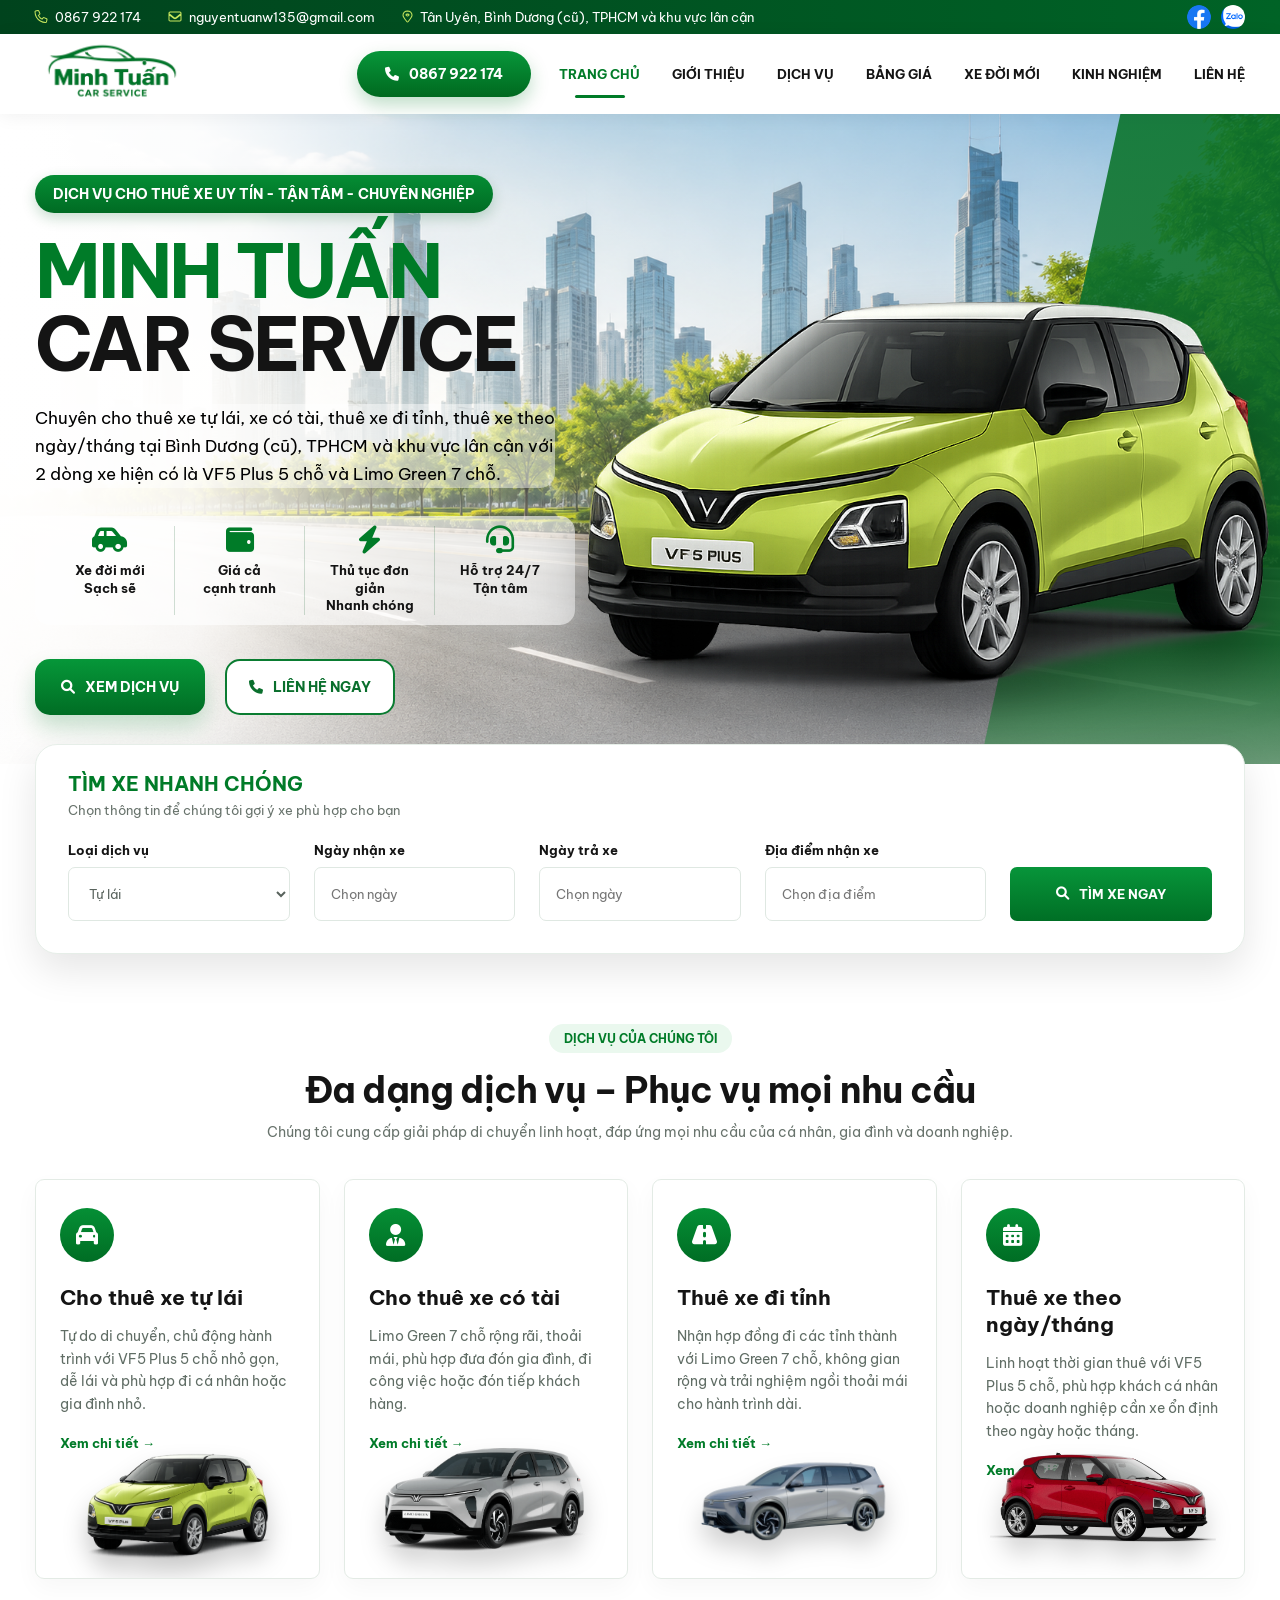
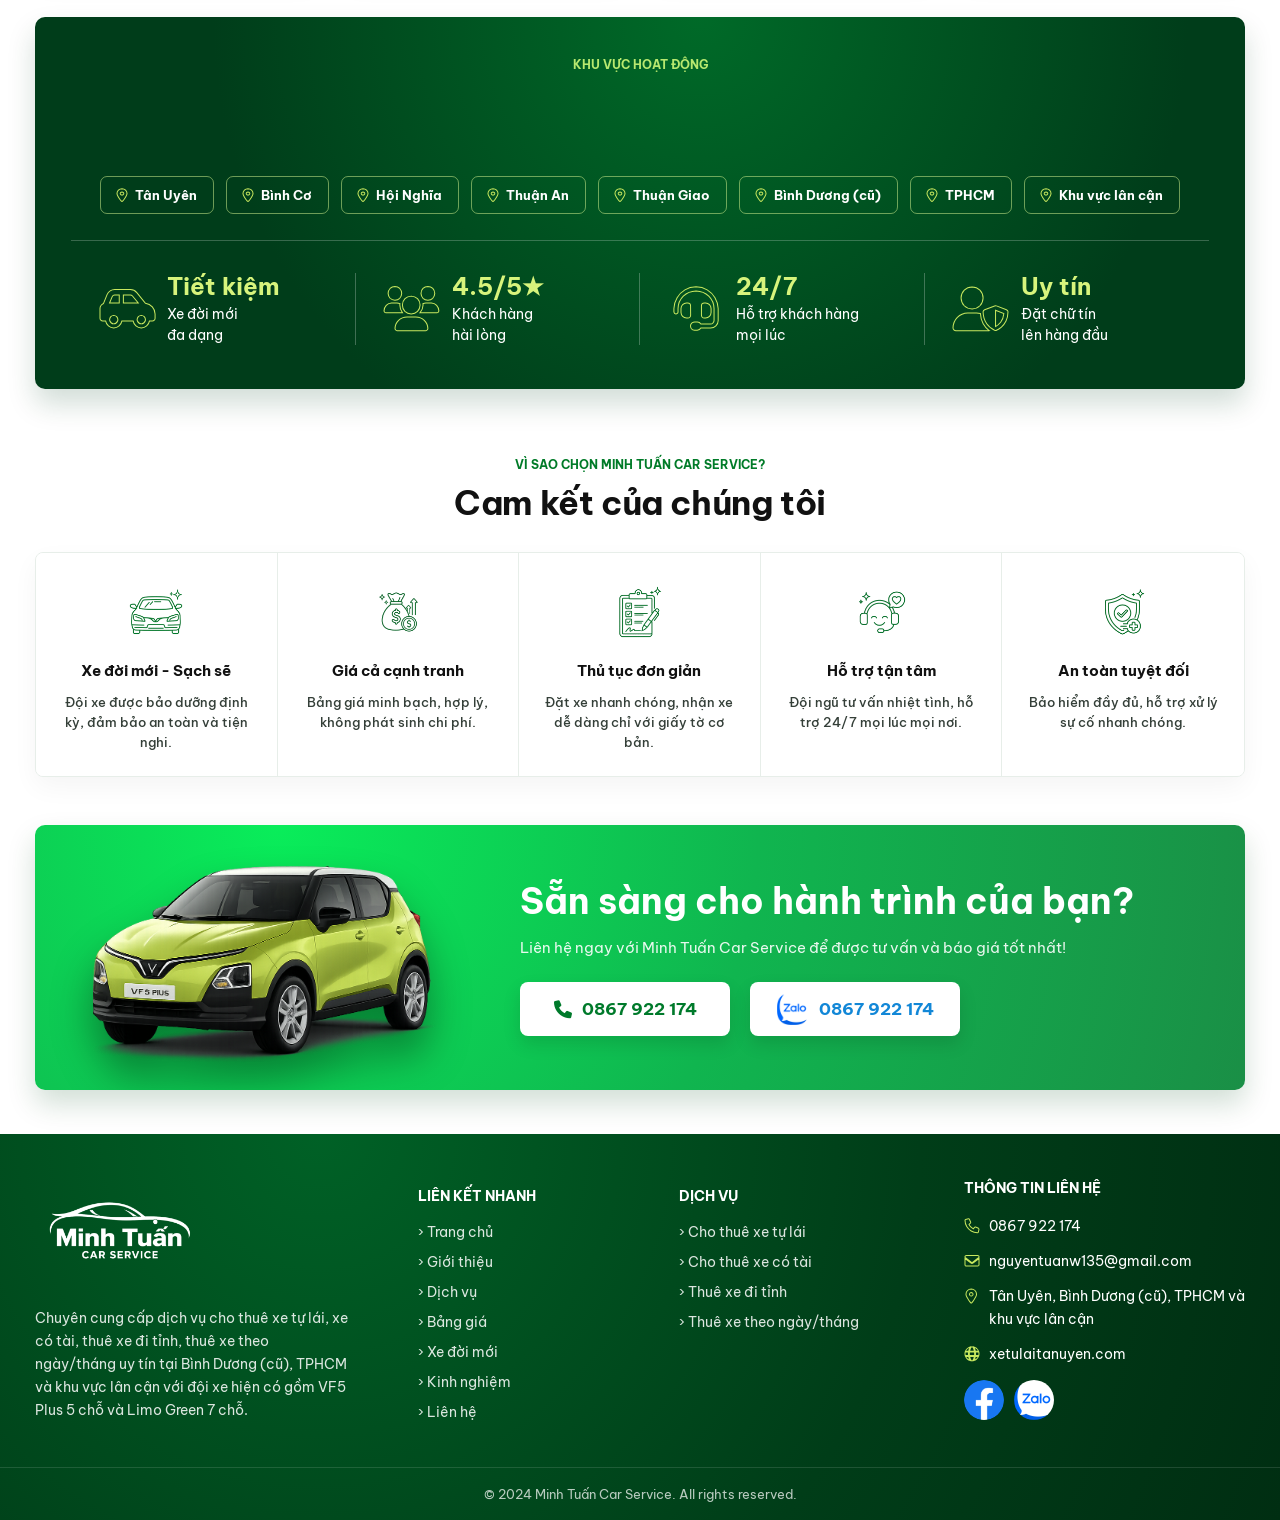
==== index.html @ 4a2f52fa "Add mobile bottom nav and refine hero spacing" ====
﻿<!DOCTYPE html>
<html lang="vi">
<head>
  <meta charset="UTF-8" />
  <meta name="viewport" content="width=device-width, initial-scale=1.0" />
  <title>Minh Tuấn Car Service - Cho thuê xe tự lái tại Tân Uyên</title>
  <meta name="description" content="Minh Tuấn Car Service chuyên cho thuê xe tự lái, xe có tài, thuê xe đi tỉnh, thuê xe theo ngày/tháng tại Tân Uyên, Bình Dương (cũ), TPHCM với đội xe thực tế gồm VF5 Plus 5 chỗ và Limo Green 7 chỗ." />
  <link rel="preconnect" href="https://fonts.googleapis.com">
  <link rel="preconnect" href="https://fonts.gstatic.com" crossorigin>
  <link href="https://fonts.googleapis.com/css2?family=Be+Vietnam+Pro:wght@400;500;600;700;800;900&display=swap" rel="stylesheet">
  <link rel="stylesheet" href="./style.css?v=scroll-reveal-12" />
  <link rel="stylesheet" href="https://cdnjs.cloudflare.com/ajax/libs/font-awesome/6.0.0/css/all.min.css" />
  <link rel="icon" href="./assets/fav.png" type="image/x-icon">
  <script src="./site.js?v=scroll-reveal-12" defer></script>
</head>
<body>
  <div class="topbar">
    <div class="container topbar-inner">
      <div class="top-left">
        <span class="contact-item"><i class="fa-solid fa-phone"></i><span>0867 922 174</span></span>
        <span class="contact-item"><i class="fa-solid fa-envelope"></i><span>nguyentuanw135@gmail.com</span></span>
        <span class="contact-item"><i class="fa-solid fa-location-dot"></i><span>Tân Uyên, Bình Dương (cũ), TPHCM và khu vực lân cận</span></span>
      </div>
      <div class="socials">
        <a href="https://www.facebook.com/" target="_blank" rel="noopener noreferrer" aria-label="Facebook">
          <img src="assets/icon_fb.png" alt="Facebook">
        </a>
        <a href="https://zalo.me/0867922174" target="_blank" rel="noopener noreferrer" aria-label="Zalo">
          <img src="assets/Icon_of_Zalo.png" alt="Zalo">
        </a>
      </div>
    </div>
  </div>

  <header class="header">
    <div class="container nav-wrap">
      <a href="#" class="logo-link">
        <img src="./assets/logo.png" alt="Minh Tuấn Car Service" class="logo">
      </a>
      <div class="header-actions">
        <a class="phone-btn" href="tel:0867922174"><i class="fa-solid fa-phone"></i><span>0867 922 174</span></a>
        <button class="menu-toggle" type="button" aria-expanded="false" aria-controls="primary-nav" aria-label="Mở menu điều hướng">
          <span></span>
          <span></span>
          <span></span>
        </button>
      </div>
      <nav class="nav" id="primary-nav" aria-label="Điều hướng chính">
        <a class="active" href="#top">TRANG CHỦ</a>
        <a href="gioi-thieu.html">GIỚI THIỆU</a>
        <a href="#services">DỊCH VỤ</a>
        <a href="#price">BẢNG GIÁ</a>
        <a href="#cars">XE ĐỜI MỚI</a>
        <a href="#blog">KINH NGHIỆM</a>
        <a href="#contact">LIÊN HỆ</a>
      </nav>
    </div>
  </header>

  <main>
    <section class="hero" id="top">
      <div class="hero-bg"></div>
      <div class="hero-angle"></div>
      <div class="container hero-inner">
        <div class="hero-content">
          <div class="pill">DỊCH VỤ CHO THUÊ XE UY TÍN - TẬN TÂM - CHUYÊN NGHIỆP</div>
          <h1><span>MINH TUẤN</span> CAR SERVICE</h1>
          <p class="hero-desc">Chuyên cho thuê xe tự lái, xe có tài, thuê xe đi tỉnh, thuê xe theo ngày/tháng tại Bình Dương (cũ), TPHCM và khu vực lân cận với 2 dòng xe hiện có là VF5 Plus 5 chỗ và Limo Green 7 chỗ.</p>

          <div class="features">
            <div class="feature-item">
              <div class="feature-icon"><i class="fa-solid fa-car-side"></i></div>
              <b>Xe đời mới</b>
              <span>Sạch sẽ</span>
            </div>
            <div class="feature-item">
              <div class="feature-icon"><i class="fa-solid fa-wallet"></i></div>
              <b>Giá cả</b>
              <span>cạnh tranh</span>
            </div>
            <div class="feature-item">
              <div class="feature-icon"><i class="fa-solid fa-bolt"></i></div>
              <b>Thủ tục đơn giản</b>
              <span>Nhanh chóng</span>
            </div>
            <div class="feature-item">
              <div class="feature-icon"><i class="fa-solid fa-headset"></i></div>
              <b>Hỗ trợ 24/7</b>
              <span>Tận tâm</span>
            </div>
          </div>

          <div class="hero-actions">
            <a class="btn primary" href="#services"><i class="fa-solid fa-magnifying-glass"></i><span>XEM DỊCH VỤ</span></a>
            <a class="btn outline" href="tel:0867922174"><i class="fa-solid fa-phone"></i><span>LIÊN HỆ NGAY</span></a>
          </div>
        </div>

        <div class="hero-car-wrap">
          <img src="./assets/vf5-plus.png" alt="VinFast VF5 Plus 5 chỗ" class="hero-car">
        </div>
      </div>
    </section>

    <section class="search-section">
      <div class="container">
        <form class="search-box">
          <div class="search-heading">
            <h2>TÌM XE NHANH CHÓNG</h2>
            <p>Chọn thông tin để chúng tôi gợi ý xe phù hợp cho bạn</p>
          </div>
          <div class="search-grid">
            <label>
              <span>Loại dịch vụ</span>
              <select>
                <option>Tự lái</option>
                <option>Có tài</option>
                <option>Đi tỉnh</option>
                <option>Theo ngày/tháng</option>
              </select>
            </label>
            <label>
              <span>Ngày nhận xe</span>
              <input type="text" placeholder="Chọn ngày" onfocus="this.type='date'">
            </label>
            <label>
              <span>Ngày trả xe</span>
              <input type="text" placeholder="Chọn ngày" onfocus="this.type='date'">
            </label>
            <label>
              <span>Địa điểm nhận xe</span>
              <input type="text" placeholder="Chọn địa điểm">
            </label>
            <button type="submit"><i class="fa-solid fa-magnifying-glass"></i><span>TÌM XE NGAY</span></button>
          </div>
        </form>
      </div>
    </section>

    <section class="services" id="services">
      <div class="container">
        <div class="section-title">
          <span>DỊCH VỤ CỦA CHÚNG TÔI</span>
          <h2>Đa dạng dịch vụ – Phục vụ mọi nhu cầu</h2>
          <p>Chúng tôi cung cấp giải pháp di chuyển linh hoạt, đáp ứng mọi nhu cầu của cá nhân, gia đình và doanh nghiệp.</p>
        </div>

        <div class="service-grid">
          <article class="service-card card-vf5">
            <div class="circle-icon"><i class="fa-solid fa-car"></i></div>
            <h3>Cho thuê xe tự lái</h3>
            <p>Tự do di chuyển, chủ động hành trình với VF5 Plus 5 chỗ nhỏ gọn, dễ lái và phù hợp đi cá nhân hoặc gia đình nhỏ.</p>
            <a href="#">Xem chi tiết →</a>
            <img src="./assets/vf5-plus.png" alt="Cho thuê xe tự lái VF5 Plus 5 chỗ">
          </article>
          <article class="service-card card-limo">
            <div class="circle-icon"><i class="fa-solid fa-user-tie"></i></div>
            <h3>Cho thuê xe có tài</h3>
            <p>Limo Green 7 chỗ rộng rãi, thoải mái, phù hợp đưa đón gia đình, đi công việc hoặc đón tiếp khách hàng.</p>
            <a href="#">Xem chi tiết →</a>
            <img src="./assets/limo-green-7c-xam.png" alt="Cho thuê xe có tài Limo Green 7 chỗ">
          </article>
          <article class="service-card card-limo">
            <div class="circle-icon"><i class="fa-solid fa-road"></i></div>
            <h3>Thuê xe đi tỉnh</h3>
            <p>Nhận hợp đồng đi các tỉnh thành với Limo Green 7 chỗ, không gian rộng và trải nghiệm ngồi thoải mái cho hành trình dài.</p>
            <a href="#">Xem chi tiết →</a>
            <img src="./assets/limo-green-7c-xam2.png" alt="Thuê xe đi tỉnh Limo Green 7 chỗ">
          </article>
          <article class="service-card card-vf5-red">
            <div class="circle-icon"><i class="fa-solid fa-calendar-days"></i></div>
            <h3>Thuê xe theo ngày/tháng</h3>
            <p>Linh hoạt thời gian thuê với VF5 Plus 5 chỗ, phù hợp khách cá nhân hoặc doanh nghiệp cần xe ổn định theo ngày hoặc tháng.</p>
            <a href="#">Xem chi tiết →</a>
            <img src="./assets/vf5-plus-red.png" alt="Thuê xe theo ngày tháng VF5 Plus 5 chỗ">
          </article>
        </div>
      </div>
    </section>

    <section class="area">
      <div class="container">
        <div class="area-box" id="price">
          <span>KHU VỰC HOẠT ĐỘNG</span>
          <h2>Phục vụ tại Tân Uyên và các khu vực lân cận</h2>
          <p>Chúng tôi hỗ trợ giao nhận xe tận nơi tại các khu vực sau:</p>

          <div class="chips">
            <b><i class="fa-solid fa-location-dot"></i><span>Tân Uyên</span></b>
            <b><i class="fa-solid fa-location-dot"></i><span>Bình Cơ</span></b>
            <b><i class="fa-solid fa-location-dot"></i><span>Hội Nghĩa</span></b>
            <b><i class="fa-solid fa-location-dot"></i><span>Thuận An</span></b>
            <b><i class="fa-solid fa-location-dot"></i><span>Thuận Giao</span></b>
            <b><i class="fa-solid fa-location-dot"></i><span>Bình Dương (cũ)</span></b>
            <b><i class="fa-solid fa-location-dot"></i><span>TPHCM</span></b>
            <b><i class="fa-solid fa-location-dot"></i><span>Khu vực lân cận</span></b>
          </div>

          <div class="stats">
            <div>
              <i class="fa-solid fa-car-side"></i>
              <strong>Tiết kiệm</strong>
              <p>Xe đời mới<br>đa dạng</p>
            </div>
            <div>
              <i class="fa-solid fa-users"></i>
              <strong>4.5/5★</strong>
              <p>Khách hàng<br>hài lòng</p>
            </div>
            <div>
              <i class="fa-solid fa-headset"></i>
              <strong>24/7</strong>
              <p>Hỗ trợ khách hàng<br>mọi lúc</p>
            </div>
            <div>
              <i class="fa-solid fa-user-shield"></i>
              <strong>Uy tín</strong>
              <p>Đặt chữ tín<br>lên hàng đầu</p>
            </div>
          </div>
        </div>
      </div>
    </section>

    <section class="commit">
      <div class="container">
        <div class="section-title">
          <span>VÌ SAO CHỌN MINH TUẤN CAR SERVICE?</span>
          <h2>Cam kết của chúng tôi</h2>
        </div>

        <div class="commit-grid" id="cars">
          <article>
            <div class="commit-icon">
              <img src="./assets/xe.png" alt="Xe đời mới - Sạch sẽ">
            </div>
            <h3>Xe đời mới - Sạch sẽ</h3>
            <p>Đội xe được bảo dưỡng định kỳ, đảm bảo an toàn và tiện nghi.</p>
          </article>
          <article>
            <div class="commit-icon">
              <img src="./assets/gia_ca_canh_tranh.png" alt="Giá cả cạnh tranh">
            </div>
            <h3>Giá cả cạnh tranh</h3>
            <p>Bảng giá minh bạch, hợp lý, không phát sinh chi phí.</p>
          </article>
          <article>
            <div class="commit-icon">
              <img src="./assets/thu_tuc_don_gian.png" alt="Thủ tục đơn giản">
            </div>
            <h3>Thủ tục đơn giản</h3>
            <p>Đặt xe nhanh chóng, nhận xe dễ dàng chỉ với giấy tờ cơ bản.</p>
          </article>
          <article>
            <div class="commit-icon">
              <img src="./assets/ho_tro_tan_tam.png" alt="Hỗ trợ tận tâm">
            </div>
            <h3>Hỗ trợ tận tâm</h3>
            <p>Đội ngũ tư vấn nhiệt tình, hỗ trợ 24/7 mọi lúc mọi nơi.</p>
          </article>
          <article>
            <div class="commit-icon">
              <img src="./assets/an_toan.png" alt="An toàn tuyệt đối">
            </div>
            <h3>An toàn tuyệt đối</h3>
            <p>Bảo hiểm đầy đủ, hỗ trợ xử lý sự cố nhanh chóng.</p>
          </article>
        </div>
      </div>
    </section>

    <section class="cta" id="contact">
      <div class="container">
        <div class="cta-box">
          <img src="./assets/vf5-plus.png" alt="VF5 Plus">
          <div class="cta-copy">
            <h2>Sẵn sàng cho hành trình của bạn?</h2>
            <p>Liên hệ ngay với Minh Tuấn Car Service để được tư vấn và báo giá tốt nhất!</p>
            <div class="cta-actions">
              <a href="tel:0867922174"><i class="fa-solid fa-phone"></i> <span>0867 922 174</span></a>
              <a href="https://zalo.me/0867922174" target="_blank" rel="noopener noreferrer"><img src="assets/Icon_of_Zalo.png" alt="Zalo"><span>0867 922 174</span></a>
            </div>
          </div>
        </div>
      </div>
    </section>
  </main>

  <footer class="footer">
    <div class="container footer-grid" id="blog">
      <div class="footer-brand">
        <img src="./assets/logo.png" alt="Minh Tuấn Car Service">
        <p>Chuyên cung cấp dịch vụ cho thuê xe tự lái, xe có tài, thuê xe đi tỉnh, thuê xe theo ngày/tháng uy tín tại Bình Dương (cũ), TPHCM và khu vực lân cận với đội xe hiện có gồm VF5 Plus 5 chỗ và Limo Green 7 chỗ.</p>
      </div>
      <div>
        <h4>LIÊN KẾT NHANH</h4>
        <a href="#">› Trang chủ</a>
        <a href="#">› Giới thiệu</a>
        <a href="#">› Dịch vụ</a>
        <a href="#">› Bảng giá</a>
        <a href="#">› Xe đời mới</a>
        <a href="#">› Kinh nghiệm</a>
        <a href="#">› Liên hệ</a>
      </div>
      <div>
        <h4>DỊCH VỤ</h4>
        <a href="#">› Cho thuê xe tự lái</a>
        <a href="#">› Cho thuê xe có tài</a>
        <a href="#">› Thuê xe đi tỉnh</a>
        <a href="#">› Thuê xe theo ngày/tháng</a>
      </div>
      <div class="footer-lh">
        <h4>THÔNG TIN LIÊN HỆ</h4>
        <p><i class="fa-solid fa-phone"></i> <span>0867 922 174</span></p>
        <p><i class="fa-solid fa-envelope"></i> <span>nguyentuanw135@gmail.com</span></p>
        <p><i class="fa-solid fa-map-marker-alt"></i> <span>Tân Uyên, Bình Dương (cũ), TPHCM và khu vực lân cận</span></p>
        <p><i class="fas fa-globe"></i> <span>xetulaitanuyen.com</span></p>
        <div class="footer-social">
          <a href="https://www.facebook.com/" target="_blank" rel="noopener noreferrer" aria-label="Facebook">
            <img src="assets/icon_fb.png" alt="Facebook">
          </a>
          <a href="https://zalo.me/0867922174" target="_blank" rel="noopener noreferrer" aria-label="Zalo">
            <img src="assets/Icon_of_Zalo.png" alt="Zalo">
          </a>
        </div>
      </div>
    </div>
    <div class="copyright">© 2024 Minh Tuấn Car Service. All rights reserved.</div>
  </footer>

  <nav class="mobile-bottom-nav" aria-label="Điều hướng nhanh trên điện thoại">
    <a href="#top">
      <i class="fa-solid fa-house"></i>
      <span>Trang chủ</span>
    </a>
    <a href="#services">
      <i class="fa-solid fa-car-side"></i>
      <span>Dịch vụ</span>
    </a>
    <a href="#price">
      <i class="fa-solid fa-tags"></i>
      <span>Bảng giá</span>
    </a>
    <a href="#contact">
      <i class="fa-solid fa-phone"></i>
      <span>Liên hệ</span>
    </a>
  </nav>

  <a href="#top" class="to-top" aria-label="Lên đầu trang"><i class="fa-solid fa-chevron-up"></i></a>
</body>
</html>
---- style.css ----
:root{
  --green:#007b28;
  --green-2:#00993d;
  --dark:#00451f;
  --dark-2:#003817;
  --lime:#c6e46b;
  --text:#141414;
  --muted:#68736c;
  --line:#e6eee8;
  --shadow:0 16px 38px rgba(0,0,0,.10);
  --reveal-distance:24px;
  --reveal-duration:620ms;
  --reveal-ease:cubic-bezier(0.22, 1, 0.36, 1);
  --drive-duration:1.28s;
  --drive-settle-duration:.54s;
  --drive-ease:cubic-bezier(0.18, 0.88, 0.22, 1);
  --drive-overshoot:-18px;
  --drive-rebound:8px;
}
*{box-sizing:border-box}
*::before,
*::after{box-sizing:border-box}
html{scroll-behavior:auto}
body{
  margin:0;
  font-family:"Be Vietnam Pro",Arial,sans-serif;
  color:var(--text);
  background:#fff;
}
a{text-decoration:none;color:inherit}
img,
svg,
video{
  max-width:100%;
  display:block;
}
img{
  user-select:none;
  -webkit-user-select:none;
  -moz-user-select:none;
  -ms-user-select:none;
  -webkit-user-drag:none;
  -webkit-touch-callout:none;
}

button,
.nav,
.nav a,
.phone-btn,
.btn,
.pill,
.socials,
.socials a,
.footer-social,
.footer-social a,
.cta-actions a,
.feature-item,
.chips b,
.stats div,
.commit-grid article,
.fleet-tabs span,
.numbers-cards article,
.to-top,
.icon-badge,
.circle-icon,
.commit-icon,
.reason-avatar{
  user-select:none;
  -webkit-user-select:none;
  -moz-user-select:none;
  -ms-user-select:none;
}
.container{
  width:min(1210px, calc(100% - 64px));
  margin:0 auto;
}

/* topbar */
.topbar{
  height:34px;
  background:linear-gradient(90deg,#00431d,#006326);
  color:#fff;
  font-size:13px;
}
.topbar-inner{
  height:34px;
  display:flex;
  align-items:center;
  justify-content:space-between;
}
.top-left{
  display:flex;
  gap:28px;
  align-items:center;
  white-space:nowrap;
}
.contact-item{
  display:inline-flex;
  align-items:center;
  gap:8px;
}
.contact-item span,
.footer-lh p span{
  overflow-wrap:anywhere;
}
.contact-item i{
  color:#c8e85f;
  font-size:12px;
    -webkit-text-fill-color: transparent;
  -webkit-text-stroke: 1px #c8e85f;
}
.socials{
  display:flex;
  gap:10px;
}
.socials a{
  width:24px;
  height:24px;
  border-radius:50%;
  display:flex;
  align-items:center;
  justify-content:center;
  overflow:hidden;
}
.socials a img{
  width:100%;
  height:100%;
  object-fit:contain;
  display:block;
}

/* header */
.header{
  height:80px;
  background:#fff;
  box-shadow:0 2px 18px rgba(0,0,0,.06);
  position:sticky;
  top:0;
  z-index:50;
}
.nav-wrap{
  height:80px;
  display:flex;
  align-items:center;
  justify-content:space-between;
  gap:28px;
  position:relative;
}
.logo{
  width:auto;
  max-width:165px;
  height:100px;
  object-fit:contain;
}
.header-actions{
  display:flex;
  align-items:center;
  gap:14px;
  margin-left:auto;
}
.nav{
  display:flex;
  align-items:center;
  gap:32px;
  font-size:13px;
  font-weight:700;
}
.nav a{
  position:relative;
  padding:30px 0;
}
.nav a.active,
.nav a:hover{color:var(--green)}
.nav a.active:after{
  content:"";
  position:absolute;
  left:50%;
  transform:translateX(-50%);
  bottom:14px;
  width:50px;height:3px;
  background:var(--green);
  border-radius:8px;
}
.phone-btn{
  display:inline-flex;
  align-items:center;
  justify-content:center;
  gap:10px;
  background:linear-gradient(180deg,#07963a,#00691f);
  color:#fff;
  font-size:14px;
  font-weight:700;
  padding:14px 28px;
  border-radius:999px;
  box-shadow:0 8px 18px rgba(0,123,40,.25);
  white-space:nowrap;
}
.phone-btn i{
  font-size:14px;
}
.menu-toggle{
  display:none;
  width:48px;
  height:48px;
  padding:0;
  border:1px solid #dce7df;
  border-radius:14px;
  background:#fff;
  color:var(--green);
  align-items:center;
  justify-content:center;
  flex-direction:column;
  gap:5px;
  cursor:pointer;
  box-shadow:0 8px 18px rgba(0,0,0,.06);
}
.menu-toggle span{
  width:18px;
  height:2px;
  border-radius:999px;
  background:currentColor;
  transition:transform .24s ease, opacity .24s ease;
}

/* hero */
.hero{
  position:relative;
  min-height:650px;
  overflow:hidden;
}
.hero-bg{
  position:absolute;
  inset:0;
  background:
    linear-gradient(90deg,rgba(255,255,255,.97) 0%,rgba(255,255,255,.88) 15%,rgba(255,255,255,.18) 34%,rgba(255,255,255,.18) 62%,rgba(255,255,255,0) 100%),
    url("./assets/city-bg.png") center/cover no-repeat;
}
.hero:after{
  content:"";
  position:absolute;
  inset:auto 0 0 0;
  height:120px;
  background:linear-gradient(180deg,rgba(255,255,255,0),rgba(255,255,255,.35));
  pointer-events:none;
}
.hero-angle{
  position:absolute;
  right:-90px;top:0;
  width:390px;height:650px;
  background:linear-gradient(160deg,#0c772e,#136428);
  clip-path:polygon(36% 0,100% 0,100% 100%,0 100%);
  opacity:.90;
}
.hero-inner{
  position:relative;
  z-index:2;
  min-height:650px;
  display:flex;
  align-items:center;
}
.hero-content{
  width:45%;
  padding-top:12px;
}
.pill{
  display:inline-flex;
  align-items:center;
  color:#fff;
  background:linear-gradient(180deg,#058d34,#006b23);
  border-radius:999px;
  padding:10px 18px;
  font-size:14px;
  font-weight:700;
  margin-bottom:22px;
  box-shadow:0 5px 14px rgba(0,100,35,.22);
}
.hero h1{
  margin:0;
  line-height:.98;
  font-size:74px;
  letter-spacing:-2.6px;
  font-weight:700;
}
.hero h1 span{
  display:block;
  color:var(--green);
}
.hero-desc{
  max-width: 520px;
    color: #000000;
    font-size: 17px;
    line-height: 1.65;
    margin: 24px 0 28px;
    background: #ffffff78;
    border-radius: 15px;
}
.features{
    display: grid;
    grid-template-columns: repeat(4, 1fr);
    max-width: 540px;
    gap: 0;
    margin: 0 0 34px;
    background: #ffffffa3;
    padding: 10px;
    border-radius: 15px;
}
.feature-item{
  text-align:center;
  padding:0 14px;
  border-right:1px solid rgba(0,85,28,.18);
}
.feature-item:last-child{border-right:none}
.feature-icon{
  font-size:28px;
  color:var(--green);
  margin-bottom:8px;
}
.feature-icon i{
  display:block;
  -webkit-text-fill-color: currentColor;
  -webkit-text-stroke: 0 transparent;
}
.feature-item b{
  display:block;
  font-size:13px;
  line-height:1.35;
}
.feature-item span{
  display:block;
  font-weight:700;
  font-size:13px;
  line-height:1.35;
}
.hero-actions{
  display:flex;
  gap:20px;
}
.btn{
  height:56px;
  min-width:170px;
  display:inline-flex;
  align-items:center;
  justify-content:center;
  gap:10px;
  border-radius:15px;
  font-size:14px;
  font-weight:700;
}
.btn.primary{
  color:#fff;
  background:linear-gradient(180deg,#069739,#006d24);
  box-shadow:0 12px 22px rgba(0,123,40,.22);
}
.btn.outline{
  color:#0a6f2d;
  background:#fff;
  border:2px solid #0a7c31;
}
.hero-car-wrap{
  position:absolute;
  right:-28px;
  bottom:52px;
  width:60%;
  display:flex;
  justify-content:flex-end;
  pointer-events:none;
}
.hero-car{
  width:780px;
  transform:translateX(15px);
  filter:drop-shadow(0 34px 30px rgba(0,0,0,.33));
}
.hero-car-wrap::after{
  content:"";
  position:absolute;
  left:12%;
  right:10%;
  bottom:10px;
  height:34px;
  border-radius:50%;
  background:radial-gradient(circle,rgba(0,0,0,.24) 0%,rgba(0,0,0,.18) 34%,rgba(0,0,0,0) 74%);
  opacity:0;
  transform:translate3d(100px,0,0) scale(.7);
  filter:blur(10px);
}

/* search */
.search-section{
  position:relative;
  z-index:5;
  margin-top:-20px;
  padding-bottom:70px;
}
.search-box{
  background:#fff;
  border:1px solid var(--line);
  border-radius:22px;
  padding:26px 32px 32px;
  box-shadow:var(--shadow);
}
.search-heading h2{
  margin:0 0 6px;
  color:var(--green);
  font-size:20px;
}
.search-heading p{
  margin:0 0 24px;
  color:var(--muted);
  font-size:13px;
}
.search-grid{
  display:grid;
  grid-template-columns:1.1fr 1fr 1fr 1.1fr 1fr;
  gap:24px;
  align-items:end;
}
.search-grid label span{
  display:block;
  font-size:13px;
  font-weight:700;
  margin-bottom:9px;
}
.search-grid input,
.search-grid select{
  width:100%;
  height:54px;
  border:1px solid #dfe8e2;
  border-radius:7px;
  padding:0 16px;
  color:#59635d;
  background:#fff;
  outline:none;
  font-family:inherit;
}
.search-grid button{
  height:54px;
  border:0;border-radius:7px;
  background:linear-gradient(180deg,#07953a,#006f25);
  color:#fff;
  font-weight:700;
  font-family:inherit;
  cursor:pointer;
  display:inline-flex;
  align-items:center;
  justify-content:center;
  gap:10px;
}

/* section titles */
.section-title{
  text-align:center;
  margin-bottom:38px;
}
.section-title span{
  display:inline-block;
  color:var(--green);
  background:#eaf8ee;
  padding:7px 15px;
  border-radius:999px;
  font-size:12px;
  font-weight:700;
}
.section-title h2{
  margin:14px 0 10px;
  font-size:36px;
  letter-spacing:-.8px;
}
.section-title p{
  color:var(--muted);
  margin:0;
  font-size:14px;
}

/* services */
.services{
  padding:0 0 38px;
}
.service-grid{
  display:grid;
  grid-template-columns:repeat(4,1fr);
  gap:24px;
}
.service-card{
  min-height:400px;
  background:#fff;
  border:1px solid #e3ebe5;
  border-radius:9px;
  padding:28px 24px 16px;
  box-shadow:0 9px 24px rgba(0,0,0,.035);
  overflow:hidden;
  position:relative;
}
.circle-icon{
  width:54px;height:54px;border-radius:50%;
  display:grid;place-items:center;
  color:#fff;
  background:linear-gradient(180deg,#058f35,#006d24);
  font-size:22px;
  margin-bottom:22px;
}
.circle-icon i{
  display:block;
}
.service-card h3{
  margin:0 0 14px;
  font-size:21px;
}
.service-card p{
  color:#606d65;
  line-height:1.62;
  font-size:14px;
  margin:0 0 16px;
}
.service-card a{
  color:var(--green);
  font-size:13px;
  font-weight:700;
}
.service-card img{
  position:absolute;
  left:22px;
  right:22px;
  bottom:15px;
  width:calc(100% - 44px);
  height:120px;
  object-fit:contain;
  filter:drop-shadow(0 15px 12px rgba(0,0,0,.22));
}
.service-card.card-vf5 img{
  filter:drop-shadow(0 15px 12px rgba(0,0,0,.22));
}
.service-card.card-limo img{
  height:132px;
  filter:drop-shadow(0 15px 12px rgba(0,0,0,.18));
}
.service-card.card-vf5-red img{
  height:128px;
  filter:drop-shadow(0 15px 12px rgba(0,0,0,.18));
}

/* area */
.area{
  padding:0 0 64px;
}
.area-box{
  background:radial-gradient(circle at 55% 0%,#006a28,#003d1a 64%);
  color:#fff;
  border-radius:10px;
  padding:36px 36px 44px;
  text-align:center;
  box-shadow:0 15px 28px rgba(0,67,31,.18);
}
.area-box > span{
  color:#b7e86f;
  font-weight:700;
  font-size:12px;
}
.area-box h2{
  margin:10px 0 10px;
  font-size:30px;
}
.area-box > p{
  margin:0 0 27px;
  opacity:.82;
  font-size:14px;
}
.chips{
  display:flex;
  justify-content:center;
  gap:12px;
  flex-wrap:wrap;
  padding-bottom:26px;
  border-bottom:1px solid rgba(255,255,255,.22);
}
.chips b{
  display:inline-flex;
  align-items:center;
  gap:8px;
  border:1px solid rgba(201,234,139,.55);
  color:#fff;
  border-radius:7px;
  padding:10px 16px;
  font-size:13px;
  font-weight:700;
}
.chips b i{
  color:#d7f47c;
    -webkit-text-fill-color: transparent;
  -webkit-text-stroke: 1px #c8e85f;
}
.stats{
  margin-top:32px;
  display:grid;
  grid-template-columns:repeat(4,1fr);
}
.stats div{
  display:grid;
  grid-template-columns:auto 1fr;
  column-gap:18px;
  text-align:left;
  justify-content:center;
  padding:0 34px;
  border-right:1px solid rgba(255,255,255,.25);
}
.stats div:last-child{border-right:none}
.stats i{
  grid-row:span 2;
  width:44px;
  color:#d7f47c;
  font-size:44px;
  display:flex;
  align-items:center;
  justify-content:center;
  align-self:center;
    -webkit-text-fill-color: transparent;
  -webkit-text-stroke: 1px #c8e85f;
}
.stats strong{
  color:#d7f47c;
  font-size:24px;
  line-height:1.1;
}
.stats p{
  margin:5px 0 0;
  font-size:14px;
  line-height:1.45;
}

/* commit */
.commit{padding:0 0 48px;background:#fff}.commit .section-title{text-align:center;margin-bottom:28px}.commit .section-title span{display:inline-block;margin-bottom:10px;color:#007b28;font-size:12px;font-weight:700;text-transform:uppercase;background:transparent;padding:0}.commit .section-title h2{margin:0;color:#111;font-size:34px;font-weight:700;line-height:1.25;letter-spacing:-.4px}.commit-grid{display:grid;grid-template-columns:repeat(5,1fr);background:#fff;border:1px solid #e7eee9;border-radius:8px;box-shadow:0 10px 26px rgba(0,0,0,.045);overflow:hidden}.commit-grid article{min-height:172px;padding:28px 20px 24px;text-align:center;background:#fff;border-right:1px solid #e7eee9}.commit-grid article:last-child{border-right:none}.commit-icon{width:64px;height:64px;margin:0 auto 16px;display:flex;align-items:center;justify-content:center}.commit-icon img{width:100%;height:100%;object-fit:contain;display:block}.commit-grid h3{margin:0 0 10px;color:#111;font-size:15px;font-weight:700;line-height:1.35}.commit-grid p{margin:0 auto;max-width:190px;color:#343f38;font-size:13px;font-weight:500;line-height:1.55}

/* CTA */
.cta{padding:0 0 44px;background:#fff}.cta .container{width:min(1210px,calc(100% - 64px));margin:0 auto}.cta-box{min-height:190px;border-radius:10px;overflow:hidden;background:radial-gradient(circle at 20% 0%,#09ed5a,#10b54f 48%,#1a8f46 100%);color:#fff;display:grid;grid-template-columns:430px 1fr;align-items:center;gap:10px;padding:20px 62px 20px 45px;box-shadow:0 14px 28px rgba(0,80,30,.18)}.cta-box>img{width:360px;height:auto;object-fit:contain;filter:drop-shadow(0 24px 20px rgba(0,0,0,.38))}.cta-box h2{margin:0;color:#fff;font-size:36px;font-weight:700;line-height:1.25}.cta-box p{margin:12px 0 22px;color:rgba(255,255,255,.9);font-size:15px;line-height:1.6}.cta-actions{display:flex;align-items:center;gap:20px}.cta-actions a{min-width:210px;height:54px;padding:0 22px;border-radius:8px;background:#fff;color:#007a2b;display:inline-flex;align-items:center;justify-content:center;gap:10px;font-size:17px;font-weight:700;text-decoration:none;box-shadow:0 8px 18px rgba(0,0,0,.12)}.cta-actions a:hover{box-shadow:0 8px 18px rgba(0,0,0,.12)}.cta-actions a i{color:#007a2b;font-size:18px}.cta-actions a img{width:32px;height:32px;object-fit:contain;display:block}.cta-actions a:nth-child(2){color:#1287d7}

/* footer */
.footer{
  background:radial-gradient(circle at 25% 0%,#006126,#003d18 58%,#002e12 100%);
  color:#fff;
}
.footer-grid{
  display:grid;
  grid-template-columns:1.3fr .8fr .9fr 1.15fr;
  gap:65px;
  padding:45px 0 36px;
}
.footer-brand img{
  width:165px;
  filter:brightness(0) invert(1);
  margin-bottom:18px;
}
.footer p,
.footer a{
  display:block;
  color:rgba(255,255,255,.86);
  font-size:14px;
  line-height:1.65;
  margin:0 0 7px;
}
.footer h4{
  margin:8px 0 16px;
  font-size:14px;
}
.footer > .container > div:not(:last-child){
  
}
.footer-social {
  display: flex;
  align-items: center;
  gap: 5px;
  margin-top: 14px;
}

.footer-social a {
  width: 40px;
  height: 40px;
  border-radius: 50%;
  display: flex;
  align-items: center;
  justify-content: center;

  overflow: hidden;
  padding: 5px;
}

.footer-social a img {
  width: 100%;
  height: 100%;
  object-fit: contain;
  display: block;
}

.footer-social img {
  width: 100%;
  height: 100%;
  object-fit: contain;
}
.footer-social span{
  width:34px;height:34px;border-radius:50%;
  display:grid;place-items:center;
  background:#1b74e4;
  color:#fff;
  font-weight:700;
  font-size:13px;
}
.footer-social span:nth-child(2){background:#e9f7ff;color:#138de0;font-size:10px}

.footer-lh h4 {
  margin: 0 0 18px;

  font-weight: 700;
  color: #ffffff;
  text-transform: uppercase;
}

.footer-lh p {
  display: flex;
  align-items: flex-start;
  gap: 9px;
  margin: 0 0 12px;
  color: #ffffff;

}

.footer-lh p i {
  width: 16px;
  min-width: 16px;
  margin-top: 4px;
  color: transparent;
  font-size: 14px;
  text-align: center;

  -webkit-text-fill-color: transparent;
  -webkit-text-stroke: 1px #c8e85f;
}

.footer-lh p span {
  display: inline-block;
  color: #ffffff;
}

.copyright{
  border-top:1px solid rgba(255,255,255,.12);
  text-align:center;
  padding:18px 0;
  color:rgba(255,255,255,.72);
  font-size:13px;
}
.to-top{
  position:fixed;
  right:28px;
  bottom:28px;
  z-index:60;
  width:46px;height:46px;
  display:grid;place-items:center;
  background:#fff;
  color:#004e1e;
  border-radius:50%;
  box-shadow:0 10px 28px rgba(0,0,0,.2);
  font-size:22px;
  font-weight:700;
}
.to-top i{
  font-size:18px;
}

.mobile-bottom-nav{
  display:none;
}

/* Responsive */
@media (max-width:1200px){
  .container,
  .cta .container{
    width:min(100% - 48px, 1210px);
  }

  .topbar{
    height:auto;
  }

  .topbar-inner{
    min-height:34px;
    padding:5px 0;
    align-items:flex-start;
  }

  .top-left{
    flex-wrap:wrap;
    gap:10px 18px;
    white-space:normal;
  }

  .nav{
    gap:22px;
  }

  .hero h1{
    font-size:62px;
  }

  .hero-content{
    width:50%;
  }

  .hero-car-wrap{
    right:-12px;
    width:54%;
  }

  .hero-car{
    width:680px;
  }

  .search-grid{
    grid-template-columns:repeat(2, minmax(0, 1fr));
  }

  .search-grid button{
    grid-column:1 / -1;
  }

  .service-grid,
  .footer-grid{
    grid-template-columns:repeat(2, minmax(0, 1fr));
  }

  .cta-box{
    grid-template-columns:360px 1fr;
    padding:20px 36px;
  }

  .cta-box > img{
    width:320px;
  }

  .stats{
    grid-template-columns:repeat(2, minmax(0, 1fr));
    row-gap:26px;
  }

  .stats div{
    padding:0 24px;
  }

  .stats div:nth-child(2){
    border-right:none;
  }
}

@media (max-width:1024px){
  .container,
  .cta .container{
    width:min(100% - 36px, 1210px);
  }

  .header{
    height:auto;
  }

  .nav-wrap{
    height:auto;
    flex-wrap:wrap;
    row-gap:14px;
    padding:14px 0 16px;
  }

  .logo{
    width:150px;
  }

  .nav{
    order:3;
    width:100%;
    gap:18px;
    padding-bottom:4px;
    overflow-x:auto;
    flex-wrap:nowrap;
    justify-content:flex-start;
    scrollbar-width:none;
    -ms-overflow-style:none;
  }

  .nav::-webkit-scrollbar{
    display:none;
  }

  .nav a{
    flex:0 0 auto;
    padding:8px 0 14px;
    white-space:nowrap;
  }

  .nav a:after{
    bottom:0;
  }

  .nav a.active:after,
  .nav a.is-current:after,
  .nav a:hover:after{
    width:36px;
  }

  .phone-btn{
    padding:12px 18px;
    font-size:13px;
  }

  .hero{
    min-height:auto;
    padding:56px 0 36px;
  }

  .hero-inner{
    min-height:auto;
    display:block;
  }

  .hero-content{
    width:100%;
    padding-top:0;
  }

  .hero h1{
    font-size:54px;
  }

  .hero-desc,
  .features{
    max-width:none;
  }

  .hero-angle{
    display:none;
  }

  .hero-car-wrap{
    position:relative;
    right:auto;
    bottom:auto;
    width:100%;
    margin-top:28px;
    justify-content:center;
  }

  .hero-car{
    width:min(100%, 720px);
    transform:none;
  }

  .search-section{
    margin-top:0;
    padding-top:18px;
    padding-bottom:58px;
  }

  .search-box{
    padding:24px;
  }

  .commit-grid{
    grid-template-columns:repeat(2, minmax(0, 1fr));
  }

  .commit-grid article{
    border-right:1px solid #e7eee9;
    border-bottom:1px solid #e7eee9;
  }

  .commit-grid article:nth-child(2n){
    border-right:none;
  }

  .commit-grid article:last-child{
    grid-column:1 / -1;
    border-right:none;
    border-bottom:none;
  }

  .area-box{
    padding:32px 28px 36px;
  }

  .cta-box{
    grid-template-columns:1fr;
    gap:18px;
    padding:30px 28px;
    text-align:center;
  }

  .cta-box > img{
    width:min(100%, 320px);
    margin:0 auto;
  }

  .cta-actions{
    justify-content:center;
    flex-wrap:wrap;
  }

  .footer-grid{
    gap:34px 28px;
    padding:40px 0 32px;
  }
}

@media (max-width:768px){
  .container,
  .cta .container{
    width:min(100% - 28px, 1210px);
  }

  .topbar{
    font-size:12px;
  }

  .topbar-inner{
    display:flex;
    align-items:center;
    justify-content:space-between;
    gap:12px;
    padding:8px 0;
  }

  .top-left{
    display:flex;
    align-items:center;
    gap:8px;
    min-width:0;
  }

  .top-left .contact-item:nth-child(n + 2){
    display:none;
  }

  .top-left .contact-item:first-child{
    align-items:center;
  }

  .contact-item{
    align-items:center;
  }

  .contact-item span{
    min-width:0;
  }

  .socials{
    flex:0 0 auto;
  }

  .nav-wrap{
    align-items:center;
    gap:12px;
  }

  .nav{
    gap:14px;
  }

  .nav a{
    padding:6px 0 12px;
    font-size:12px;
  }

  .phone-btn{
    width:100%;
    justify-content:center;
  }

  .hero{
    padding:46px 0 34px;
  }

  .pill{
    padding:9px 14px;
    font-size:12px;
  }

  .hero h1{
    font-size:44px;
    letter-spacing:-1.4px;
  }

  .hero-desc{
    margin:20px 0 24px;
    padding:14px 16px;
    font-size:16px;
    line-height:1.6;
  }

  .features{
    grid-template-columns:repeat(2, minmax(0, 1fr));
    gap:12px;
    padding:14px;
    margin-bottom:26px;
  }

  .feature-item{
    padding:0 10px;
    border-right:none;
  }

  .hero-actions{
    gap:14px;
    flex-wrap:wrap;
  }

  .btn{
    flex:1 1 220px;
  }

  .search-box{
    padding:22px 18px;
    border-radius:18px;
  }

  .search-grid,
  .service-grid,
  .commit-grid,
  .footer-grid{
    grid-template-columns:1fr;
  }

  .section-title{
    margin-bottom:30px;
  }

  .section-title h2{
    font-size:30px;
    line-height:1.25;
  }

  .service-card{
    min-height:auto;
    padding:24px 20px 150px;
  }

  .service-card h3{
    font-size:20px;
  }

  .area-box{
    padding:28px 22px 32px;
  }

  .area-box h2{
    font-size:28px;
  }

  .stats{
    grid-template-columns:1fr;
  }

  .stats div{
    border-right:none;
    border-bottom:1px solid rgba(255,255,255,.2);
    padding:0 0 18px;
  }

  .stats div:last-child{
    border-bottom:none;
    padding-bottom:0;
  }

  .commit-grid article{
    min-height:auto;
  }

  .cta-box{
    padding:28px 22px;
  }

  .cta-box h2{
    font-size:30px;
  }

  .cta-actions{
    flex-direction:column;
    gap:12px;
  }

  .cta-actions a{
    width:100%;
    min-width:unset;
  }

  .footer-grid{
    gap:28px;
  }

  .to-top{
    right:18px;
    bottom:18px;
    width:42px;
    height:42px;
  }
}

@media (max-width:480px){
  .container,
  .cta .container{
    width:min(100% - 20px, 1210px);
  }

  .topbar{
    font-size:11px;
  }

  .logo{
    width:136px;
  }

  .phone-btn{
    padding:11px 16px;
  }

  .hero{
    padding:38px 0 28px;
  }

  .hero h1{
    font-size:34px;
    letter-spacing:-1px;
  }

  .hero-desc{
    padding:13px 14px;
    font-size:15px;
  }

  .features{
    gap:10px;
    padding:12px 10px;
  }

  .feature-item{
    padding:0 6px;
  }

  .feature-icon{
    font-size:24px;
  }

  .hero-actions{
    flex-direction:column;
  }

  .btn{
    width:100%;
    min-width:0;
  }

  .search-heading h2{
    font-size:18px;
  }

  .search-grid{
    grid-template-columns:1fr;
    gap:16px;
  }

  .search-grid button{
    grid-column:auto;
  }

  .section-title h2{
    font-size:26px;
  }

  .service-card{
    padding:22px 18px 138px;
  }

  .service-card img{
    left:18px;
    right:18px;
    width:calc(100% - 36px);
    height:108px;
  }

  .service-card.card-limo img,
  .service-card.card-vf5-red img{
    height:116px;
  }

  .chips b{
    width:100%;
    justify-content:center;
  }

  .stats strong{
    font-size:22px;
  }

  .stats p{
    font-size:13px;
  }

  .cta-box h2{
    font-size:26px;
  }

  .cta-actions a{
    font-size:15px;
    padding:0 16px;
  }

  .footer p,
  .footer a{
    font-size:13px;
  }

  .to-top{
    right:14px;
    bottom:14px;
    width:40px;
    height:40px;
  }
}

/* footer social final */
.footer-social{display:flex;align-items:center;gap:10px;margin-top:14px}.footer-social a{width:40px;height:40px;border-radius:50%;display:flex;align-items:center;justify-content:center;background:transparent;overflow:hidden;padding:0;text-decoration:none}.footer-social a img{width:40px;height:40px;object-fit:contain;display:block}.footer-social span{display:none!important}
/* Global font weight cap: tối đa 700 */
h1,h2,h3,h4,h5,h6,b,strong,button,.btn,.nav a,.phone-btn,.pill,.search-heading h2,.search-grid label span,.search-grid button,.section-title span,.service-card a,.chips b,.stats strong,.cta-actions a,.footer h4,.footer-lh h4{font-weight:700!important}
/* Static interaction overrides */
body.menu-open{
  overflow:hidden;
}
section[id]{scroll-margin-top:128px}
.header.is-scrolled{
  background:rgba(255,255,255,.92);
  backdrop-filter:blur(14px);
  box-shadow:0 14px 32px rgba(0,0,0,.08);
}
.nav a:after{
  content:"";
  position:absolute;
  left:50%;
  transform:translateX(-50%);
  bottom:22px;
  width:0;
  height:3px;
  background:var(--green);
  border-radius:8px;
  opacity:0;
}
.nav a.active:after,
.nav a.is-current:after,
.nav a:hover:after{
  width:50px;
  opacity:1;
}
.nav a.is-current{color:var(--green)}
.search-grid input:focus,
.search-grid select:focus{
  border-color:rgba(0,123,40,.35);
  box-shadow:0 0 0 4px rgba(0,123,40,.08);
}
.to-top{
  opacity:0;
  visibility:hidden;
}
.to-top.is-visible{
  opacity:1;
  visibility:visible;
}

/* Scroll reveal */
.reveal-item{
  --reveal-delay:0ms;
  --reveal-item-distance:var(--reveal-distance);
}

.reveal-enabled .reveal-item{
  opacity:0;
  transform:translate3d(0,var(--reveal-item-distance),0);
  transition:
    opacity var(--reveal-duration) var(--reveal-ease) var(--reveal-delay),
    transform var(--reveal-duration) var(--reveal-ease) var(--reveal-delay);
  will-change:opacity,transform;
}

.reveal-enabled .reveal-item.reveal-visible{
  opacity:1;
  transform:translate3d(0,0,0);
  will-change:auto;
}

/* Hero drive-in */
.hero-car-wrap.drive-in-ready{
  overflow:visible;
  transform:translate3d(108vw,0,0);
  will-change:transform;
}

.hero-car-wrap.drive-in-ready .hero-car{
  opacity:1;
  transform:translateX(15px) scale(.988);
  filter:drop-shadow(0 24px 22px rgba(0,0,0,.24));
  will-change:transform,filter;
}

.hero-car-wrap.drive-in-ready.drive-in-active{
  animation:heroCarWrapDriveIn var(--drive-duration) var(--drive-ease) forwards;
}

.hero-car-wrap.drive-in-ready.drive-in-active .hero-car{
  animation:heroCarBodySettle var(--drive-settle-duration) var(--drive-ease) calc(var(--drive-duration) - .24s) forwards;
}

.hero-car-wrap.drive-in-ready.drive-in-active::after{
  animation:heroCarShadowIn var(--drive-duration) var(--drive-ease) forwards;
}

@keyframes heroCarWrapDriveIn{
  0%{
    transform:translate3d(108vw,0,0);
  }
  64%{
    transform:translate3d(var(--drive-overshoot),0,0);
  }
  82%{
    transform:translate3d(var(--drive-rebound),0,0);
  }
  100%{
    transform:translate3d(0,0,0);
  }
}

@keyframes heroCarBodySettle{
  0%{
    transform:translateX(15px) scale(.988);
    filter:drop-shadow(0 24px 22px rgba(0,0,0,.24));
  }
  48%{
    transform:translateX(15px) translateY(-3px) scale(1.008);
    filter:drop-shadow(0 34px 30px rgba(0,0,0,.32));
  }
  100%{
    transform:translateX(15px) scale(1);
    filter:drop-shadow(0 34px 30px rgba(0,0,0,.33));
  }
}

@keyframes heroCarShadowIn{
  0%{
    opacity:0;
    transform:translate3d(108vw,0,0) scale(.72);
  }
  62%{
    opacity:.7;
    transform:translate3d(-8px,0,0) scale(1.03);
  }
  100%{
    opacity:.46;
    transform:translate3d(0,0,0) scale(1);
  }
}

@media (max-width:1100px){
  :root{
    --reveal-distance:20px;
    --reveal-duration:560ms;
    --drive-duration:1.08s;
    --drive-settle-duration:.46s;
    --drive-overshoot:-12px;
    --drive-rebound:5px;
  }
}

@media (max-width:760px){
  :root{
    --reveal-distance:16px;
    --reveal-duration:500ms;
    --drive-duration:.92s;
    --drive-settle-duration:.36s;
    --drive-overshoot:-8px;
    --drive-rebound:3px;
  }

  .hero-car-wrap.drive-in-ready .hero-car{
    transform:translateX(0) scale(.982);
  }
}

/* Responsive refresh */
.top-left,
.nav,
.hero-content,
.hero-actions,
.search-grid,
.service-grid,
.service-card,
.chips,
.stats,
.stats div,
.commit-grid,
.commit-grid article,
.cta-box,
.cta-copy,
.cta-actions,
.footer-grid,
.footer-grid > div{
  min-width:0;
}

.service-card,
.commit-grid article,
.cta-actions a,
.footer-lh p,
.chips b{
  overflow-wrap:anywhere;
}

@media (min-width:1024px){
  .menu-toggle{
    display:none !important;
  }
}

@media (max-width:1023px){
  .container,
  .cta .container{
    width:min(100% - 48px, 1210px);
  }

  .topbar{
    height:auto;
  }

  .topbar-inner{
    min-height:34px;
    padding:8px 0;
    align-items:flex-start;
    gap:12px;
  }

  .top-left{
    flex-wrap:wrap;
    gap:10px 18px;
    white-space:normal;
  }

  .header{
    height:auto;
  }

  .nav-wrap{
    min-height:80px;
    height:auto;
    gap:18px;
    padding:16px 0;
    flex-wrap:nowrap;
  }

  .logo{
    width:auto;
    max-width:150px;
    height:52px;
  }

  .header-actions{
    margin-left:auto;
  }

  .phone-btn{
    width:auto;
    flex:0 0 auto;
    min-height:48px;
    padding:12px 18px;
    font-size:13px;
  }

  .menu-toggle{
    display:inline-flex;
    flex:0 0 auto;
  }

  .header .nav{
    position:absolute;
    top:calc(100% + 10px);
    left:0;
    right:0;
    z-index:55;
    display:grid;
    gap:6px;
    padding:14px;
    border:1px solid #e3ebe5;
    border-radius:20px;
    background:rgba(255,255,255,.98);
    box-shadow:0 18px 36px rgba(0,0,0,.12);
    opacity:0;
    visibility:hidden;
    pointer-events:none;
    transform:translateY(-8px);
    transition:opacity .24s ease, transform .24s ease, visibility .24s ease;
  }

  .header.menu-open .nav{
    opacity:1;
    visibility:visible;
    pointer-events:auto;
    transform:translateY(0);
  }

  .header .nav a{
    padding:14px 16px;
    font-size:13px;
    border-radius:14px;
    white-space:normal;
    background:#fff;
    box-shadow:inset 0 0 0 1px #eef3ef;
  }

  .header .nav a:after{
    display:none;
  }

  .header .nav a.active,
  .header .nav a.is-current{
    color:var(--green);
    background:#eef8f1;
    box-shadow:inset 0 0 0 1px rgba(0,123,40,.10);
  }

  .header.menu-open .menu-toggle span:nth-child(1){
    transform:translateY(7px) rotate(45deg);
  }

  .header.menu-open .menu-toggle span:nth-child(2){
    opacity:0;
  }

  .header.menu-open .menu-toggle span:nth-child(3){
    transform:translateY(-7px) rotate(-45deg);
  }

  .hero{
    min-height:auto;
    padding:56px 0 30px;
  }

  .hero-inner{
    min-height:auto;
    display:grid;
    grid-template-columns:minmax(0,1.02fr) minmax(0,.98fr);
    gap:24px;
    align-items:center;
  }

  .hero-content{
    width:auto;
    padding-top:0;
  }

  .pill{
    max-width:100%;
    padding:10px 16px;
    font-size:13px;
    line-height:1.45;
    white-space:normal;
  }

  .hero h1{
    font-size:clamp(3rem, 6vw, 4rem);
    letter-spacing:-1.8px;
  }

  .hero-desc{
    max-width:none;
    margin:22px 0 24px;
    padding:18px 20px;
    font-size:16px;
    line-height:1.7;
  }

  .hero-angle{
    display:none;
  }

  .features{
    max-width:none;
    grid-template-columns:repeat(2, minmax(0, 1fr));
    gap:12px;
    padding:14px;
  }

  .feature-item{
    display:flex;
    flex-direction:column;
    justify-content:flex-start;
    gap:2px;
    min-height:100%;
    padding:12px 10px;
    border-right:none;
    border-radius:14px;
    background:rgba(255,255,255,.78);
  }

  .feature-icon{
    width:48px;
    height:48px;
    margin:0 auto 10px;
    display:grid;
    place-items:center;
    border-radius:14px;
    background:#eef7f0;
    font-size:22px;
  }

  .hero-actions{
    display:grid;
    grid-template-columns:repeat(2, minmax(0, 1fr));
    gap:14px;
  }

  .btn{
    width:100%;
    min-width:0;
    min-height:52px;
    height:auto;
    padding:14px 18px;
  }

  .hero-car-wrap{
    position:relative;
    right:auto;
    bottom:auto;
    width:100%;
    margin-top:0;
    justify-content:center;
    align-self:end;
  }

  .hero-car{
    width:min(100%, 620px);
    transform:none;
  }

  .hero-car-wrap::after{
    left:18%;
    right:18%;
    bottom:0;
  }

  .search-section{
    margin-top:0;
    padding-top:18px;
    padding-bottom:64px;
  }

  .search-box{
    padding:24px;
    border-radius:24px;
  }

  .search-grid{
    grid-template-columns:repeat(2, minmax(0, 1fr));
    gap:18px;
  }

  .search-grid button{
    grid-column:1 / -1;
    min-height:54px;
  }

  .section-title{
    margin-bottom:32px;
  }

  .section-title h2{
    font-size:clamp(2rem, 4vw, 2.3rem);
    line-height:1.25;
  }

  .services,
  .area,
  .commit,
  .cta{
    padding-bottom:56px;
  }

  .service-grid{
    grid-template-columns:repeat(2, minmax(0, 1fr));
    gap:20px;
  }

  .service-card{
    min-height:100%;
    display:flex;
    flex-direction:column;
    padding:24px;
    border-radius:20px;
  }

  .service-card a{
    margin-top:auto;
  }

  .service-card img{
    position:relative;
    left:auto;
    right:auto;
    bottom:auto;
    width:100%;
    height:180px;
    margin-top:20px;
    object-fit:contain;
  }

  .service-card.card-limo img,
  .service-card.card-vf5-red img{
    height:180px;
  }

  .area-box{
    padding:32px 28px 36px;
    border-radius:22px;
  }

  .chips{
    display:grid;
    grid-template-columns:repeat(2, minmax(0, 1fr));
    gap:12px;
  }

  .chips b{
    justify-content:center;
    text-align:center;
    min-height:48px;
  }

  .stats{
    grid-template-columns:repeat(2, minmax(0, 1fr));
    gap:18px 22px;
  }

  .stats div{
    align-content:start;
    padding:18px 0 0;
    border-right:none;
    border-top:1px solid rgba(255,255,255,.2);
  }

  .stats div:nth-child(-n+2){
    padding-top:0;
    border-top:none;
  }

  .commit-grid{
    grid-template-columns:repeat(2, minmax(0, 1fr));
    gap:20px;
    background:transparent;
    border:none;
    border-radius:0;
    box-shadow:none;
    overflow:visible;
  }

  .commit-grid article{
    min-height:100%;
    padding:28px 24px;
    border:1px solid #e7eee9;
    border-radius:20px;
    box-shadow:0 10px 24px rgba(0,0,0,.045);
  }

  .commit-grid article:last-child,
  .commit-grid article:nth-child(2n){
    border-right:1px solid #e7eee9;
    border-bottom:1px solid #e7eee9;
    grid-column:auto;
  }

  .commit-icon{
    width:68px;
    height:68px;
    margin-bottom:18px;
  }

  .commit-grid h3{
    font-size:17px;
  }

  .cta-box{
    grid-template-columns:minmax(0, 320px) 1fr;
    gap:20px;
    padding:28px 32px;
    border-radius:24px;
  }

  .cta-box > img{
    width:min(100%, 290px);
    margin:0 auto;
  }

  .cta-box h2{
    font-size:clamp(2rem, 4vw, 2.3rem);
  }

  .cta-actions{
    display:grid;
    grid-template-columns:repeat(2, minmax(0, 1fr));
    gap:14px;
  }

  .cta-actions a{
    width:100%;
    min-width:0;
    min-height:54px;
    font-size:16px;
  }

  .footer-grid{
    grid-template-columns:repeat(2, minmax(0, 1fr));
    gap:28px 24px;
    padding:40px 0 32px;
  }

  .footer-lh p{
    gap:10px;
  }
}

@media (max-width:767px){
  body{
    padding-bottom:92px;
  }

  .container,
  .cta .container{
    width:min(100% - 32px, 1210px);
  }

  .topbar{
    font-size:12px;
  }

  .topbar-inner{
    display:flex;
    align-items:center;
    justify-content:space-between;
    gap:10px;
  }

  .top-left{
    display:flex;
    align-items:center;
    gap:8px;
    min-width:0;
  }

  .contact-item{
    align-items:center;
  }

  .socials{
    flex:0 0 auto;
    gap:8px;
  }

  .nav-wrap{
    min-height:66px !important;
    height:66px !important;
    gap:12px;
  }

  .logo{
    width:auto;
    max-width:136px;
    height:60px;
  }

  .header-actions{
    align-items:center;
    gap:10px;
  }

  .phone-btn{
    width:44px;
    min-width:44px;
    min-height:44px;
    padding:0;
    justify-content:center;
    border-radius: 17px;
  }

  .phone-btn span{
    display:none;
  }

  .menu-toggle{
    width:44px;
    height:44px;
    border-radius:15px;
  }

  .header .nav{
    top:calc(100% + 8px);
    padding:12px;
    border-radius:18px;
  }

  .header .nav a{
    padding:13px 14px;
    font-size:13px;
  }

  .mobile-bottom-nav{
    position:fixed;
    left:0;
    right:0;
    bottom:0;
    z-index:70;
    display:grid;
    grid-template-columns:repeat(4, minmax(0, 1fr));
    gap:0;
    padding:6px 10px calc(8px + env(safe-area-inset-bottom));
    background:rgba(255,255,255,.98);
    border-top:1px solid #e6eee8;
    box-shadow:0 -12px 28px rgba(0,0,0,.10);
    backdrop-filter:blur(12px);
  }

  .mobile-bottom-nav a{
    display:grid;
    justify-items:center;
    align-content:center;
    gap:4px;
    min-height:48px;
    color:#7b857f;
    text-decoration:none;
    font-size:12px;
    font-weight:600;
    border-radius:16px;
    transition:background .24s ease, color .24s ease, transform .24s ease;
  }

  .mobile-bottom-nav a i{
    font-size:18px;
  }

  .mobile-bottom-nav a.is-current,
  .mobile-bottom-nav a.active{
    color:#0a8a35;
    background:rgba(198,228,107,.16);
  }

  .mobile-bottom-nav a:active{
    transform:translateY(1px);
  }

  .hero{
    padding:24px 0 10px;
  }

  .hero-bg{
    background:
      linear-gradient(180deg, rgba(242,248,243,.92) 0%, rgba(242,248,243,.78) 34%, rgba(242,248,243,.36) 72%, rgba(242,248,243,.10) 100%),
      url("./assets/city-bg.png") center/cover no-repeat;
  }

  .hero:after{
    background:linear-gradient(180deg, rgba(255,255,255,0), rgba(242,248,243,.12));
  }

  .hero-inner{
    grid-template-columns:1fr;
    gap:12px;
  }

  .pill{
    font-size:11px;
    padding:9px 12px;
    margin-bottom:14px;
  }

  .hero h1{
    font-size:clamp(1.75rem, 8vw, 2.125rem);
    letter-spacing:-1px;
  }

  .hero-desc{
    padding:0;
    margin:10px 0 10px;
    font-size:15px;
    line-height:1.72;
    background:transparent;
    border-radius:0;
    color:#17351f;
  }

  .features{
    grid-template-columns:repeat(2, minmax(0, 1fr));
    gap:10px;
    padding:0;
    background:transparent;
    border-radius:0;
  }

  .feature-item{
    display:grid;
    grid-template-columns:54px 1fr;
    grid-template-areas:
      "icon title"
      "icon desc";
    align-items:start;
    column-gap:12px;
    row-gap:4px;
    min-height:96px;
    padding:14px 12px;
    text-align:left;
    border:none;
    border-radius:20px;
    background:rgba(255,255,255,.92);
    backdrop-filter:blur(8px);
    box-shadow:0 14px 28px rgba(0,0,0,.06);
  }

  .feature-item b,
  .feature-item span{
    font-size:13px;
  }

  .feature-icon{
    grid-area:icon;
    width:54px;
    height:54px;
    margin:0;
    display:grid;
    place-items:center;
    border-radius:16px;
    background:rgba(198,228,107,.18);
    font-size:24px;
  }

  .feature-item b{
    grid-area:title;
    display:block;
    margin:2px 0 0;
    color:#17351f;
    font-size:18px;
    line-height:1.35;
    font-weight:700;
  }

  .feature-item span{
    grid-area:desc;
    display:block;
    color:#5c685f;
    font-size:13px;
    line-height:1.55;
    font-weight:600;
  }

  .hero-actions{
    grid-template-columns:repeat(2, minmax(0, 1fr));
    gap:10px;
  }

  .hero-car-wrap{
    margin-top:-2px;
  }

  .hero-car{
    width:min(100%, 420px);
  }

  .search-box{
    padding:22px 18px;
  }

  .search-grid,
  .service-grid,
  .commit-grid,
  .cta-actions,
  .footer-grid{
    grid-template-columns:1fr;
  }

  .section-title{
    margin-bottom:24px;
  }

  .section-title h2{
    font-size:clamp(1.8rem, 6vw, 2rem);
  }

  .service-card{
    padding:22px 18px;
  }

  .service-card img{
    height:170px;
    margin-top:16px;
  }

  .area-box{
    padding:26px 20px 30px;
  }

  .area-box h2{
    font-size:clamp(1.8rem, 6vw, 2rem);
  }

  .chips,
  .stats{
    grid-template-columns:1fr;
  }

  .stats div{
    padding:18px 0 0;
  }

  .stats div:nth-child(-n+2){
    padding-top:18px;
    border-top:1px solid rgba(255,255,255,.2);
  }

  .stats div:first-child{
    padding-top:0;
    border-top:none;
  }

  .commit-grid article{
    padding:24px 20px;
  }

  .cta-box{
    grid-template-columns:1fr;
    padding:24px 20px;
    text-align:left;
  }

  .cta-box > img{
    width:min(100%, 260px);
  }

  .cta-box h2{
    font-size:clamp(1.8rem, 6vw, 2rem);
  }

  .cta-box p{
    font-size:15px;
  }

  .cta-actions a{
    min-height:48px;
    justify-content:center;
  }

  .footer-grid{
    padding:36px 0 28px;
  }

  .footer p,
  .footer a{
    font-size:14px;
  }

  .to-top{
    bottom:94px;
  }
}

@media (max-width:390px){
  .header-actions{
    gap:8px;
  }

  .phone-btn{
    width:44px;
    min-width:44px;
    padding:0;
  }

  .phone-btn span{
    display:none;
  }

  .hero h1{
    font-size:clamp(1.75rem, 9vw, 2rem);
  }

  .pill{
    font-size:10px;
  }

  .features{
    grid-template-columns:repeat(2, minmax(0, 1fr));
    gap:10px;
  }

  .feature-item{
    grid-template-columns:48px 1fr;
    column-gap:10px;
    min-height:124px;
    padding:14px 12px;
  }

  .feature-icon{
    width:48px;
    height:48px;
    border-radius:14px;
    font-size:22px;
  }

  .feature-item b{
    font-size:16px;
  }

  .feature-item span{
    font-size:12px;
  }

  .search-box{
    padding:20px 16px;
  }

  .search-grid input,
  .search-grid select,
  .search-grid button,
  .btn,
  .cta-actions a{
    min-height:46px;
  }

  .service-card,
  .commit-grid article{
    padding:20px 16px;
  }

  .service-card h3,
  .commit-grid h3{
    font-size:18px;
  }

  .service-card p,
  .commit-grid p,
  .cta-box p{
    font-size:14px;
  }

  .to-top{
    right:14px;
    bottom:14px;
    width:40px;
    height:40px;
  }
}

@media (prefers-reduced-motion: reduce){
  .reveal-enabled .reveal-item{
    transition-duration:320ms;
  }

  .menu-toggle span,
  .header .nav{
    transition:none;
  }

  .hero-car-wrap.drive-in-ready .hero-car,
  .hero-car-wrap.drive-in-ready.drive-in-active .hero-car{
    opacity:1;
    animation-duration:.64s;
  }

  .hero-car-wrap.drive-in-ready::after,
  .hero-car-wrap.drive-in-ready.drive-in-active::after{
    animation-duration:.64s;
  }
}
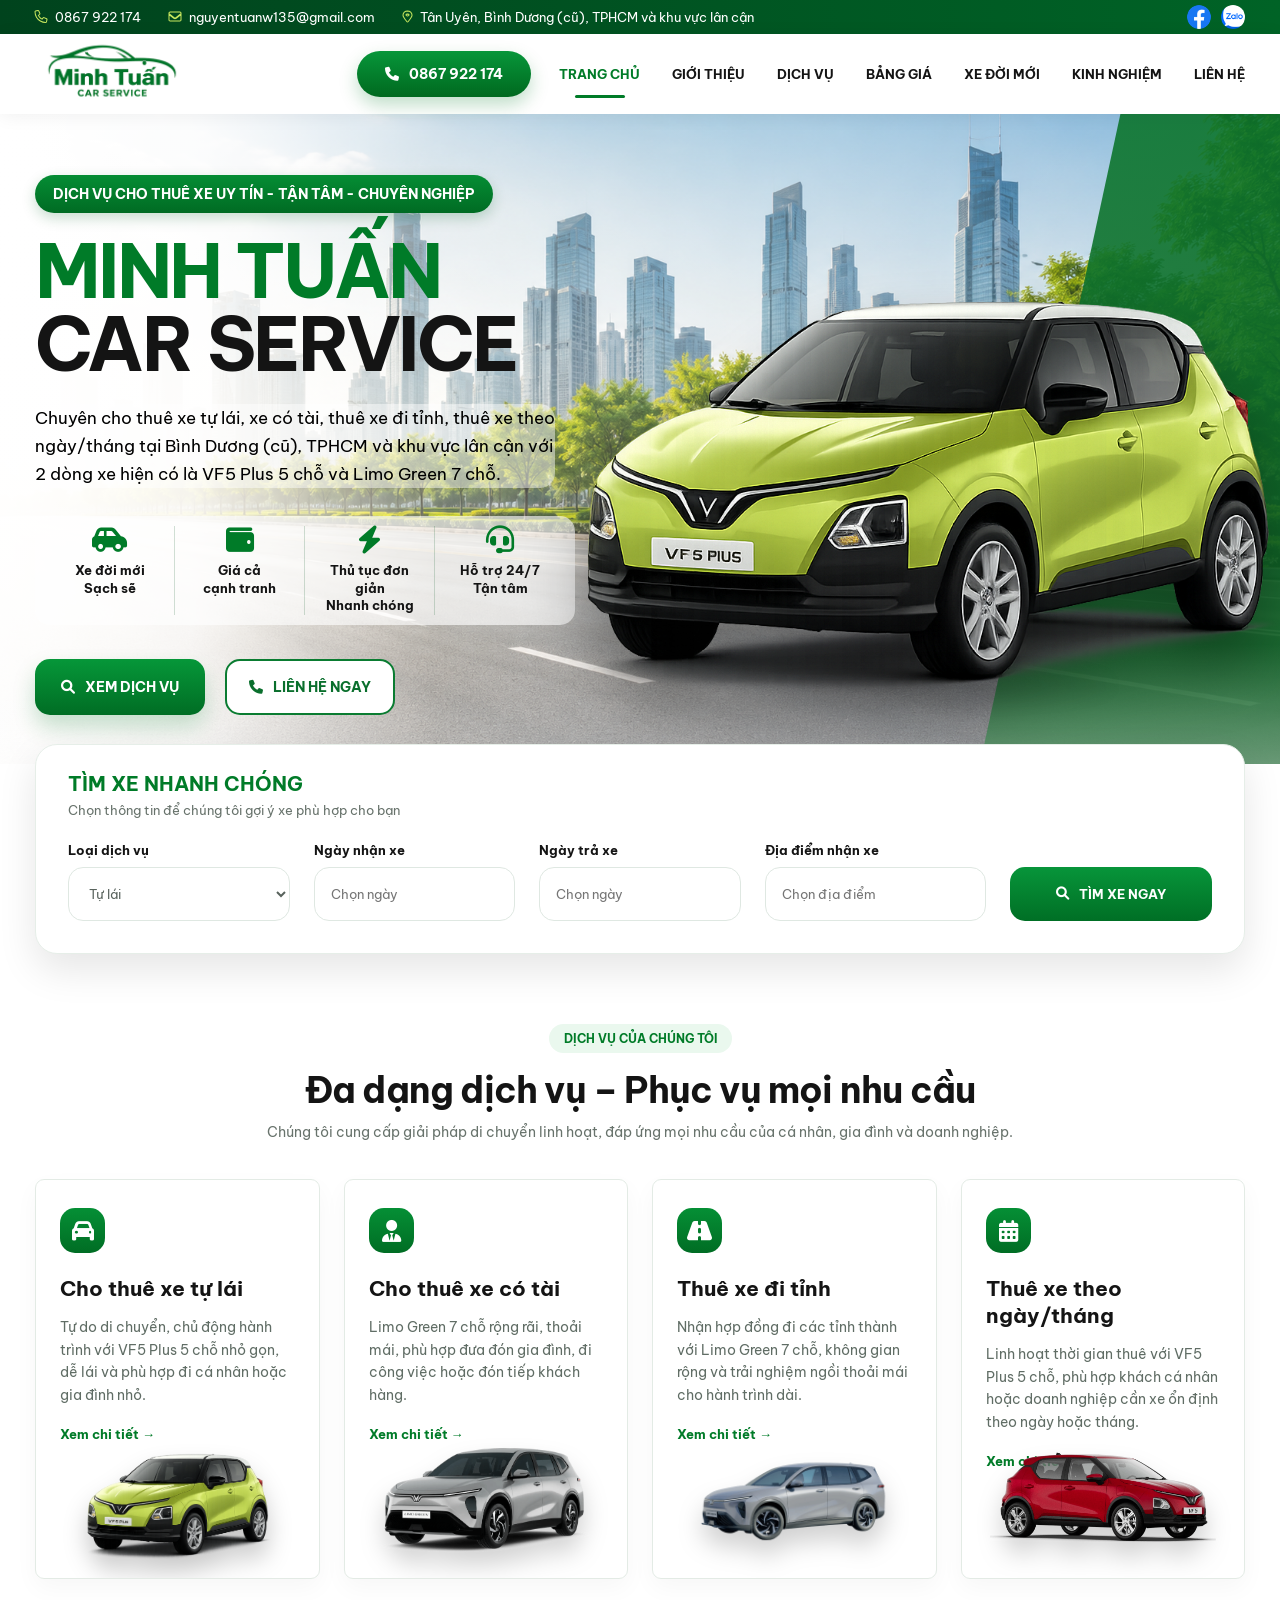
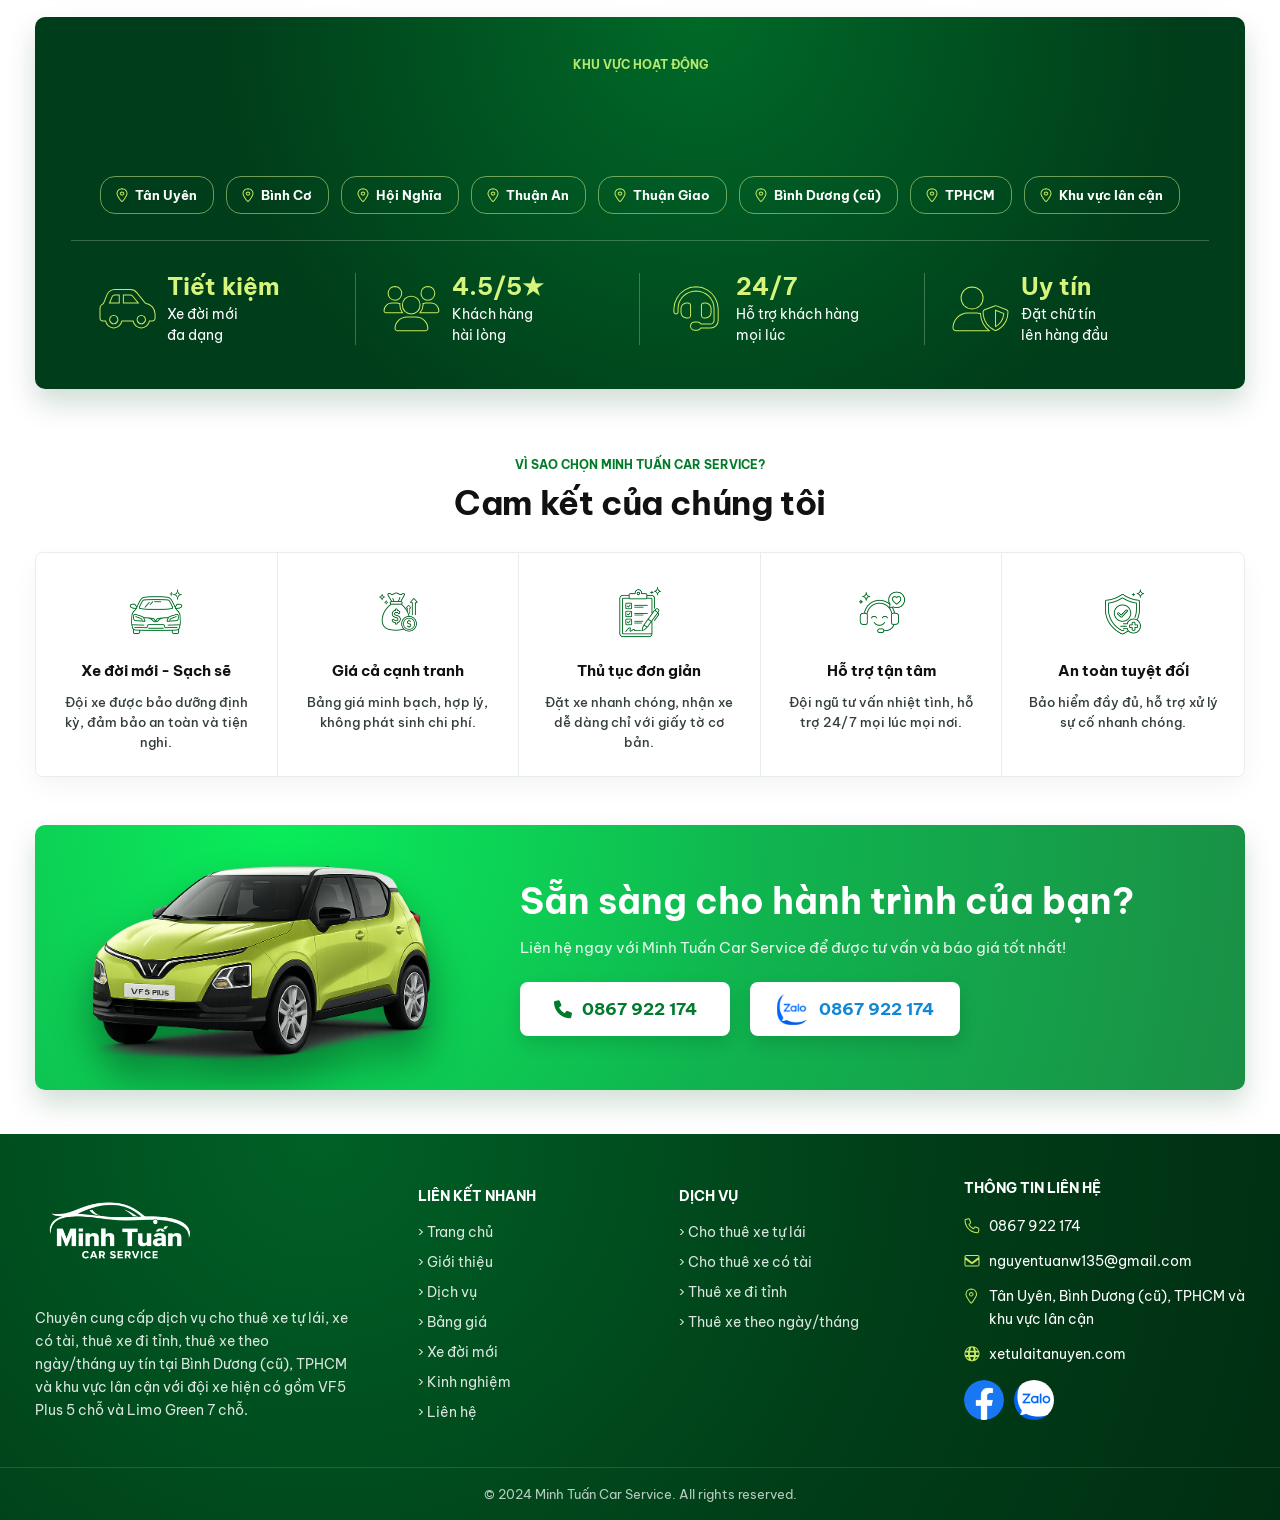
==== commit 5da3fa84: "Refine mobile service and area layouts" ====
--- a/index.html
+++ b/index.html
@@ -328,25 +328,6 @@
     <div class="copyright">© 2024 Minh Tuấn Car Service. All rights reserved.</div>
   </footer>
 
-  <nav class="mobile-bottom-nav" aria-label="Điều hướng nhanh trên điện thoại">
-    <a href="#top">
-      <i class="fa-solid fa-house"></i>
-      <span>Trang chủ</span>
-    </a>
-    <a href="#services">
-      <i class="fa-solid fa-car-side"></i>
-      <span>Dịch vụ</span>
-    </a>
-    <a href="#price">
-      <i class="fa-solid fa-tags"></i>
-      <span>Bảng giá</span>
-    </a>
-    <a href="#contact">
-      <i class="fa-solid fa-phone"></i>
-      <span>Liên hệ</span>
-    </a>
-  </nav>
-
   <a href="#top" class="to-top" aria-label="Lên đầu trang"><i class="fa-solid fa-chevron-up"></i></a>
 </body>
 </html>
--- a/style.css
+++ b/style.css
@@ -425,7 +425,7 @@
   width:100%;
   height:54px;
   border:1px solid #dfe8e2;
-  border-radius:7px;
+  border-radius:15px;
   padding:0 16px;
   color:#59635d;
   background:#fff;
@@ -434,7 +434,7 @@
 }
 .search-grid button{
   height:54px;
-  border:0;border-radius:7px;
+  border:0;border-radius:15px;
   background:linear-gradient(180deg,#07953a,#006f25);
   color:#fff;
   font-weight:700;
@@ -491,7 +491,7 @@
   position:relative;
 }
 .circle-icon{
-  width:54px;height:54px;border-radius:50%;
+  width: 45px !important;height: 45px !important;border-radius: 15px !important;
   display:grid;place-items:center;
   color:#fff;
   background:linear-gradient(180deg,#058f35,#006d24);
@@ -578,7 +578,7 @@
   gap:8px;
   border:1px solid rgba(201,234,139,.55);
   color:#fff;
-  border-radius:7px;
+  border-radius:15px;
   padding:10px 16px;
   font-size:13px;
   font-weight:700;
@@ -761,10 +761,6 @@
 }
 .to-top i{
   font-size:18px;
-}
-
-.mobile-bottom-nav{
-  display:none;
 }
 
 /* Responsive */
@@ -1923,10 +1919,6 @@
 }
 
 @media (max-width:767px){
-  body{
-    padding-bottom:92px;
-  }
-
   .container,
   .cta .container{
     width:min(100% - 32px, 1210px);
@@ -2004,50 +1996,6 @@
   .header .nav a{
     padding:13px 14px;
     font-size:13px;
-  }
-
-  .mobile-bottom-nav{
-    position:fixed;
-    left:0;
-    right:0;
-    bottom:0;
-    z-index:70;
-    display:grid;
-    grid-template-columns:repeat(4, minmax(0, 1fr));
-    gap:0;
-    padding:6px 10px calc(8px + env(safe-area-inset-bottom));
-    background:rgba(255,255,255,.98);
-    border-top:1px solid #e6eee8;
-    box-shadow:0 -12px 28px rgba(0,0,0,.10);
-    backdrop-filter:blur(12px);
-  }
-
-  .mobile-bottom-nav a{
-    display:grid;
-    justify-items:center;
-    align-content:center;
-    gap:4px;
-    min-height:48px;
-    color:#7b857f;
-    text-decoration:none;
-    font-size:12px;
-    font-weight:600;
-    border-radius:16px;
-    transition:background .24s ease, color .24s ease, transform .24s ease;
-  }
-
-  .mobile-bottom-nav a i{
-    font-size:18px;
-  }
-
-  .mobile-bottom-nav a.is-current,
-  .mobile-bottom-nav a.active{
-    color:#0a8a35;
-    background:rgba(198,228,107,.16);
-  }
-
-  .mobile-bottom-nav a:active{
-    transform:translateY(1px);
   }
 
   .hero{
@@ -2166,18 +2114,26 @@
     width:min(100%, 420px);
   }
 
+  .search-section{
+    padding-bottom:28px;
+  }
+
   .search-box{
     padding:22px 18px;
   }
 
   .search-grid,
-  .service-grid,
   .commit-grid,
   .cta-actions,
   .footer-grid{
     grid-template-columns:1fr;
   }
 
+  .service-grid{
+    grid-template-columns:1fr;
+    gap:14px;
+  }
+
   .section-title{
     margin-bottom:24px;
   }
@@ -2186,40 +2142,170 @@
     font-size:clamp(1.8rem, 6vw, 2rem);
   }
 
+  .services .section-title{
+    text-align:left;
+    margin-bottom:18px;
+  }
+
+  .services .section-title span{
+    margin-bottom:8px;
+  }
+
+  .services .section-title h2{
+    margin:10px 0 8px;
+    line-height:1.16;
+  }
+
+  .services .section-title p{
+    max-width:none;
+    text-align:left;
+    font-size:15px;
+    line-height:1.55;
+  }
+
   .service-card{
-    padding:22px 18px;
+    display:grid;
+    grid-template-columns:52px minmax(0, 1fr) 110px;
+    grid-template-areas:
+      "icon title image"
+      "desc desc image"
+      "link link image";
+    align-items:start;
+    column-gap:12px;
+    row-gap:8px;
+    padding:18px 16px;
+    border-radius:24px;
+    min-height:0;
+  }
+
+  .circle-icon{
+    grid-area:icon;
+    width:52px;
+    height:52px;
+    margin-bottom:0;
+  }
+
+  .service-card h3{
+    grid-area:title;
+    margin:0;
+    font-size:17px;
+    line-height:1.2;
+    align-self:center;
+    white-space:nowrap;
+  }
+
+  .service-card p{
+    grid-area:desc;
+    margin:0;
+    font-size:13px;
+    line-height:1.58;
+  }
+
+  .service-card a{
+    grid-area:link;
+    margin-top:2px;
+    align-self:end;
   }
 
   .service-card img{
-    height:170px;
-    margin-top:16px;
+    grid-area:image;
+    justify-self:end;
+    align-self:center;
+    width:100%;
+    height:98px;
+    margin-top:0;
+  }
+
+  .service-card.card-limo img,
+  .service-card.card-vf5-red img{
+    height:100px;
   }
 
   .area-box{
-    padding:26px 20px 30px;
+    padding:24px 14px 18px;
+    border-radius:24px;
   }
 
   .area-box h2{
-    font-size:clamp(1.8rem, 6vw, 2rem);
-  }
-
-  .chips,
+            font-size: 26px;
+    line-height:1.18;
+    text-align:left;
+    margin:10px 0 12px;
+  }
+
+  .area-box > span,
+  .area-box > p{
+    text-align:left;
+  }
+
+  .area-box > p{
+    margin-bottom:18px;
+    font-size:13px;
+    line-height:1.55;
+  }
+
+  .chips{
+    grid-template-columns:repeat(2, minmax(0, 1fr));
+    gap:10px;
+    padding-bottom:16px;
+  }
+
+  .chips b{
+    justify-content:flex-start;
+    min-height:40px;
+    padding:10px 12px;
+    font-size:12px;
+    border-radius:14px;
+    background:rgba(255,255,255,.08);
+    box-shadow:inset 0 0 0 1px rgba(255,255,255,.08);
+  }
+
   .stats{
-    grid-template-columns:1fr;
+    grid-template-columns:repeat(2, minmax(0, 1fr));
+    gap:10px;
+    margin-top:18px;
   }
 
   .stats div{
-    padding:18px 0 0;
-  }
-
-  .stats div:nth-child(-n+2){
-    padding-top:18px;
-    border-top:1px solid rgba(255,255,255,.2);
-  }
-
+    grid-template-columns:44px 1fr;
+    grid-template-areas:
+      "icon title"
+      "desc desc";
+    align-items:start;
+    column-gap:10px;
+    row-gap:8px;
+    padding:16px 14px;
+    border:none;
+    border-radius:18px;
+    background:rgba(255,255,255,.08);
+    box-shadow:inset 0 0 0 1px rgba(255,255,255,.08);
+  }
+
+  .stats div:nth-child(-n+2),
   .stats div:first-child{
-    padding-top:0;
+    padding-top:16px;
     border-top:none;
+  }
+
+  .stats i{
+    grid-area:icon;
+    width:auto;
+    font-size:34px;
+    justify-content:flex-start;
+    align-self:start;
+  }
+
+  .stats strong{
+    grid-area:title;
+    font-size:20px;
+    align-self:center;
+  }
+
+  .stats p{
+    grid-area:desc;
+    margin:0;
+    font-size:13px;
+    line-height:1.5;
   }
 
   .commit-grid article{
@@ -2258,9 +2344,6 @@
     font-size:14px;
   }
 
-  .to-top{
-    bottom:94px;
-  }
 }
 
 @media (max-width:390px){
@@ -2311,6 +2394,34 @@
 
   .feature-item span{
     font-size:12px;
+  }
+
+  .service-card{
+    grid-template-columns:48px minmax(0, 1fr) 94px;
+    column-gap:10px;
+    row-gap:7px;
+    padding:16px 14px;
+  }
+
+  .circle-icon{
+    width:48px;
+    height:48px;
+  }
+
+  .service-card h3{
+    font-size:15px;
+    white-space:nowrap;
+  }
+
+  .service-card p{
+    font-size:12px;
+    line-height:1.55;
+  }
+
+  .service-card img,
+  .service-card.card-limo img,
+  .service-card.card-vf5-red img{
+    height:84px;
   }
 
   .search-box{
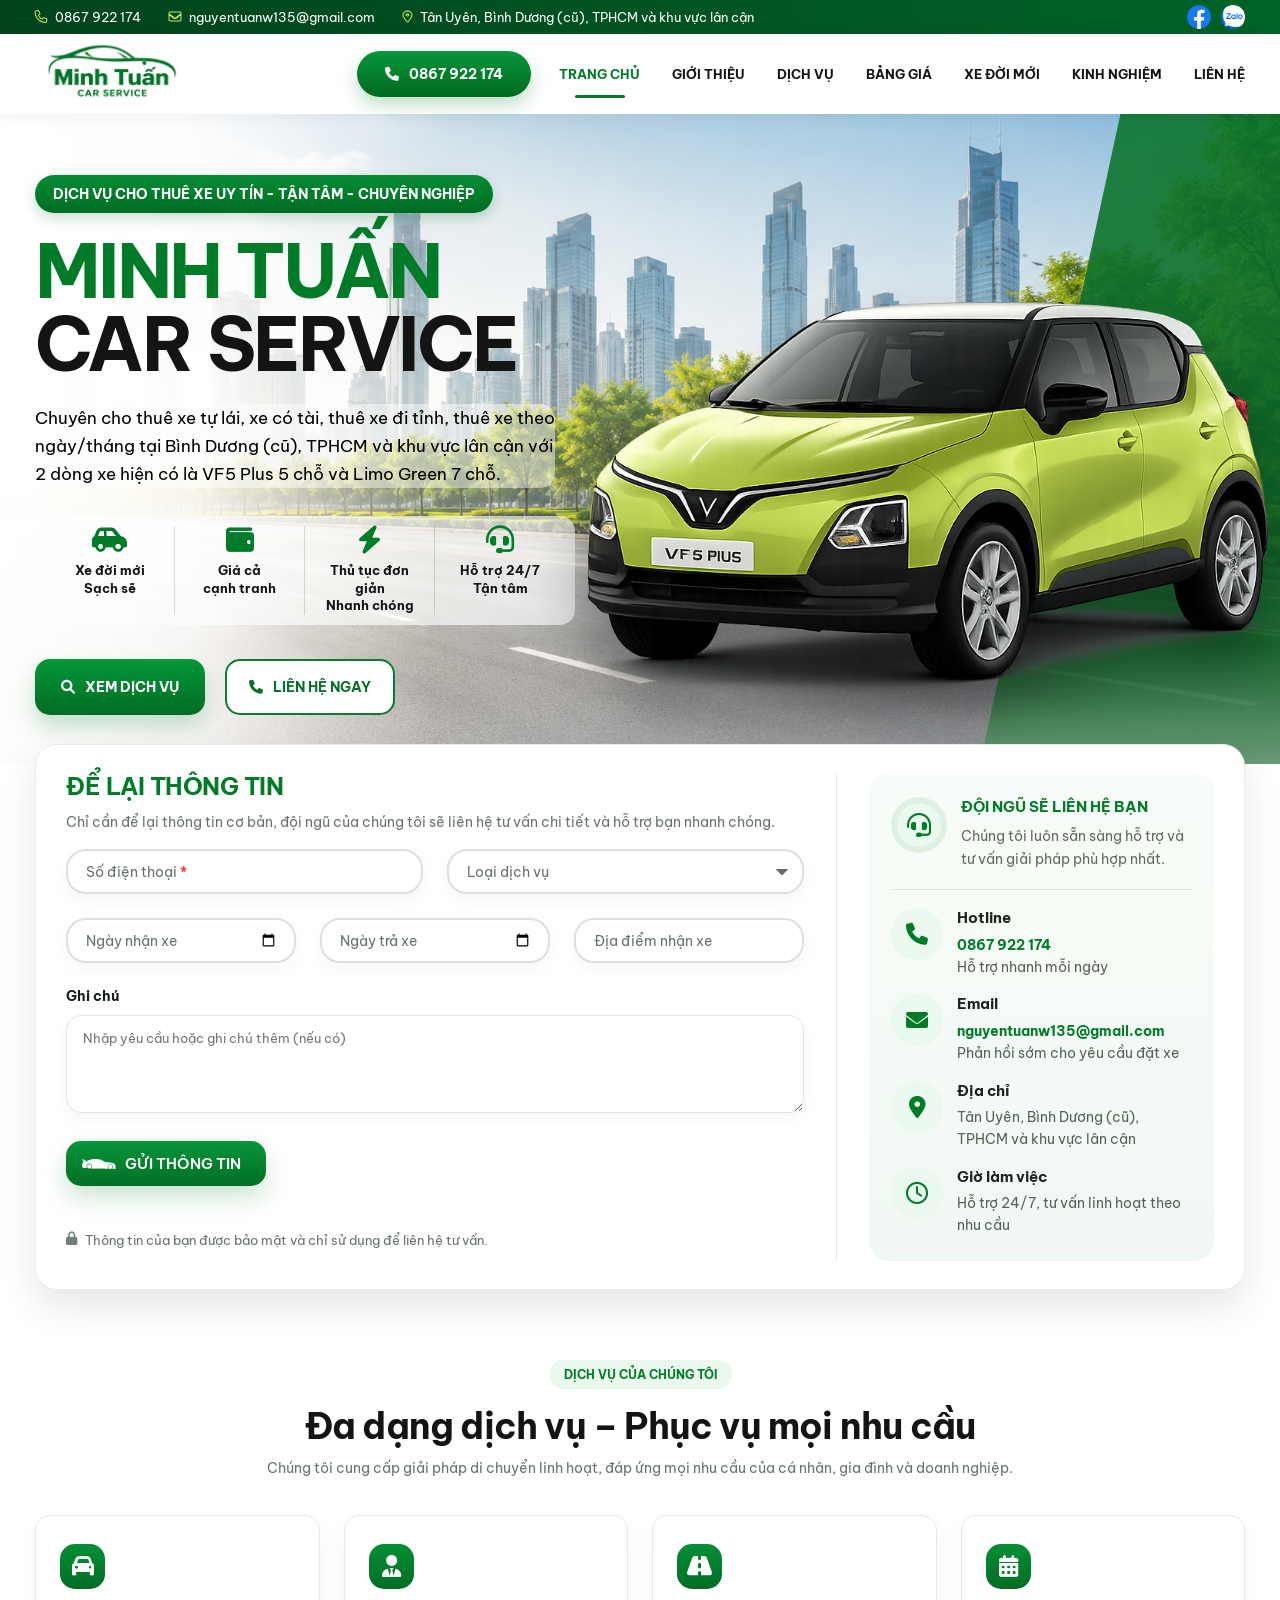
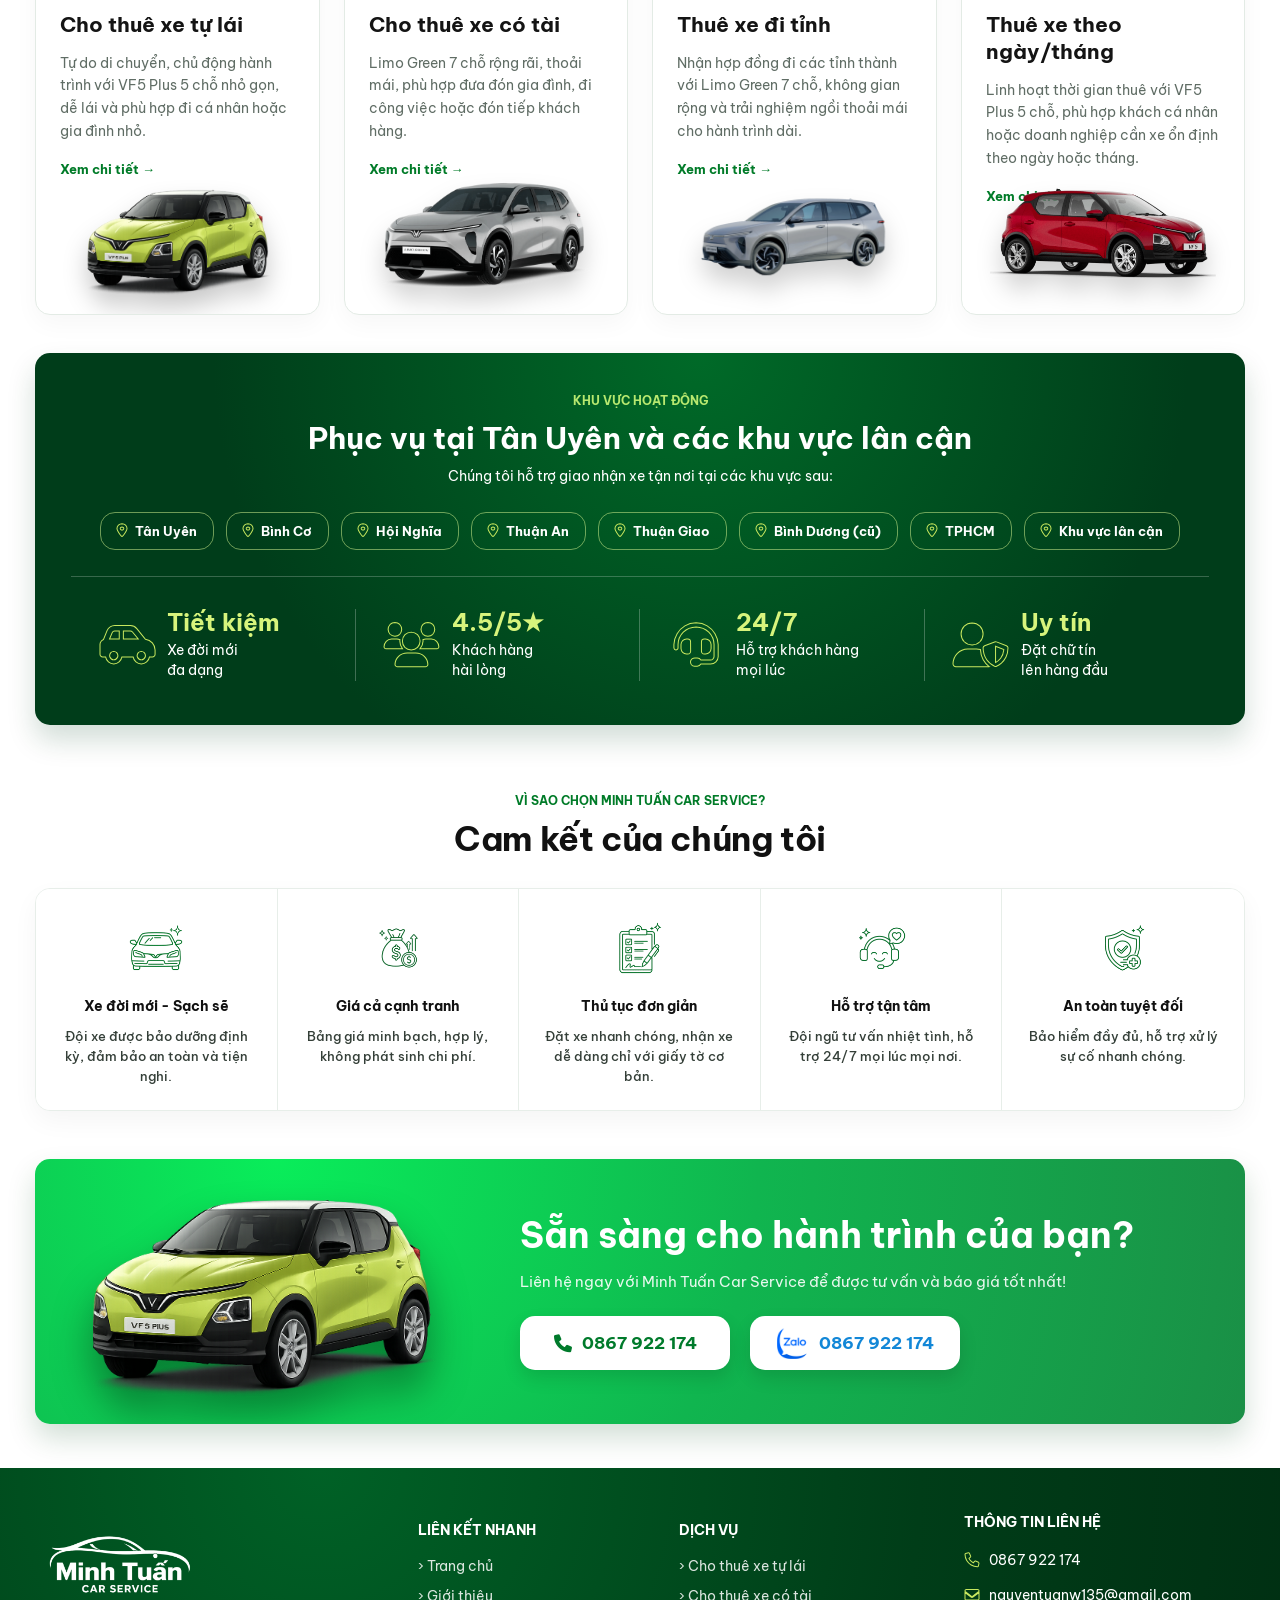
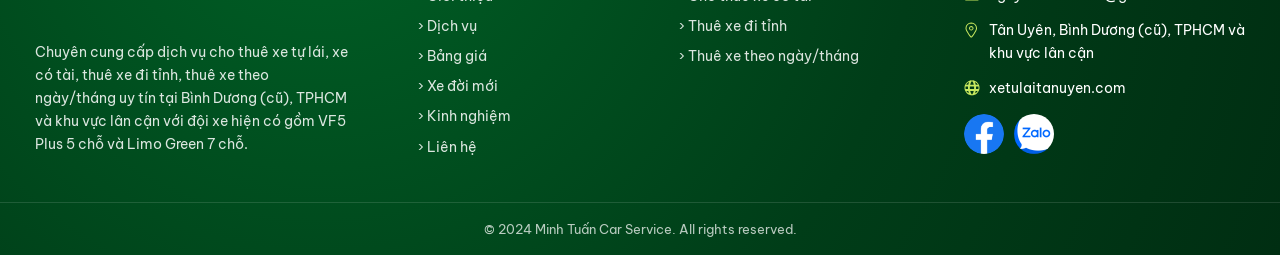
==== commit 47549d7c: "Sync lead form with sheet workflow and polish UI" ====
--- a/index.html
+++ b/index.html
@@ -104,34 +104,131 @@
 
     <section class="search-section">
       <div class="container">
-        <form class="search-box">
-          <div class="search-heading">
-            <h2>TÌM XE NHANH CHÓNG</h2>
-            <p>Chọn thông tin để chúng tôi gợi ý xe phù hợp cho bạn</p>
-          </div>
-          <div class="search-grid">
-            <label>
-              <span>Loại dịch vụ</span>
-              <select>
-                <option>Tự lái</option>
-                <option>Có tài</option>
-                <option>Đi tỉnh</option>
-                <option>Theo ngày/tháng</option>
-              </select>
-            </label>
-            <label>
-              <span>Ngày nhận xe</span>
-              <input type="text" placeholder="Chọn ngày" onfocus="this.type='date'">
-            </label>
-            <label>
-              <span>Ngày trả xe</span>
-              <input type="text" placeholder="Chọn ngày" onfocus="this.type='date'">
-            </label>
-            <label>
-              <span>Địa điểm nhận xe</span>
-              <input type="text" placeholder="Chọn địa điểm">
-            </label>
-            <button type="submit"><i class="fa-solid fa-magnifying-glass"></i><span>TÌM XE NGAY</span></button>
+        <form class="search-box" id="lead-form" novalidate>
+          <div class="search-form-layout">
+            <div class="search-form-main">
+              <div class="search-heading">
+                <h2>ĐỂ LẠI THÔNG TIN</h2>
+                <p>Chỉ cần để lại thông tin cơ bản, đội ngũ của chúng tôi sẽ liên hệ tư vấn chi tiết và hỗ trợ bạn nhanh chóng.</p>
+              </div>
+              <div class="search-grid">
+                <div class="span-3">
+                  <div class="inputGroup">
+                    <input id="contact-phone" name="phone" type="tel" required autocomplete="off">
+                    <label for="contact-phone">Số điện thoại <b>*</b></label>
+                  </div>
+                </div>
+                <div class="span-3">
+                  <div class="inputGroup">
+                    <select id="service-type" name="service">
+                      <option value="" selected disabled></option>
+                      <option value="Tự lái">Tự lái</option>
+                      <option value="Có tài">Có tài</option>
+                      <option value="Đi tỉnh">Đi tỉnh</option>
+                      <option value="Theo ngày/tháng">Theo ngày/tháng</option>
+                    </select>
+                    <label for="service-type">Loại dịch vụ</label>
+                  </div>
+                </div>
+                 <div class="span-2">
+                  <div class="inputGroup">
+                    <input id="pickup-date" name="pickup_date" type="date" autocomplete="off">
+                    <label for="pickup-date">Ngày nhận xe</label>
+                  </div>
+                </div>
+                <div class="span-2">
+                  <div class="inputGroup">
+                    <input id="return-date" name="return_date" type="date" autocomplete="off">
+                    <label for="return-date">Ngày trả xe</label>
+                  </div>
+                </div>
+                <div class="span-2">
+                  <div class="inputGroup">
+                    <input id="pickup-location" name="pickup_location" type="text" autocomplete="off">
+                    <label for="pickup-location">Địa điểm nhận xe</label>
+                  </div>
+                </div>
+                <label class="span-6">
+                  <span>Ghi chú</span>
+                  <textarea id="customer-note" name="customer_note" rows="4" placeholder="Nhập yêu cầu hoặc ghi chú thêm (nếu có)"></textarea>
+                </label>
+                <div class="search-actions span-6">
+                  <button class="send-btn" type="submit">
+                    <div class="svg-wrapper-1">
+                      <div class="svg-wrapper">
+                        <svg
+                          stroke="#FFFFFF"
+                          fill="#FFFFFF"
+                          xml:space="preserve"
+                          viewBox="0 0 324.018 324.017"
+                          xmlns:xlink="http://www.w3.org/1999/xlink"
+                          xmlns="http://www.w3.org/2000/svg"
+                          width="34"
+                          height="34"
+                          aria-hidden="true"
+                        >
+                          <g stroke-width="0" id="SVGRepo_bgCarrier"></g>
+                          <g stroke-linejoin="round" stroke-linecap="round" id="SVGRepo_tracerCarrier"></g>
+                          <g id="SVGRepo_iconCarrier">
+                            <g>
+                              <g>
+                                <path d="M317.833,197.111c3.346-11.148,2.455-20.541-2.65-27.945c-9.715-14.064-31.308-15.864-35.43-16.076l-8.077-4.352 l-0.528-0.217c-8.969-2.561-42.745-3.591-47.805-3.733c-7.979-3.936-14.607-7.62-20.475-10.879 c-20.536-11.413-34.107-18.958-72.959-18.958c-47.049,0-85.447,20.395-90.597,23.25c-2.812,0.212-5.297,0.404-7.646,0.59 l-6.455-8.733l7.34,0.774c2.91,0.306,4.267-1.243,3.031-3.459c-1.24-2.216-4.603-4.262-7.519-4.57l-23.951-2.524 c-2.91-0.305-4.267,1.243-3.026,3.459c1.24,2.216,4.603,4.262,7.519,4.57l3.679,0.386l8.166,11.05 c-13.823,1.315-13.823,2.139-13.823,4.371c0,18.331-2.343,22.556-2.832,23.369L0,164.443v19.019l2.248,2.89 c-0.088,2.775,0.823,5.323,2.674,7.431c5.981,6.804,19.713,7.001,21.256,7.001c4.634,0,14.211-2.366,20.78-4.153 c-0.456-0.781-0.927-1.553-1.3-2.392c-0.36-0.809-0.603-1.668-0.885-2.517c-0.811-2.485-1.362-5.096-1.362-7.845 c0-14.074,11.449-25.516,25.515-25.516s25.52,11.446,25.52,25.521c0,6.068-2.221,11.578-5.773,15.964 c-0.753,0.927-1.527,1.828-2.397,2.641c-1.022,0.958-2.089,1.859-3.254,2.641c29.332,0.109,112.164,0.514,168.708,1.771 c-0.828-0.823-1.533-1.771-2.237-2.703c-0.652-0.854-1.222-1.75-1.761-2.688c-2.164-3.744-3.5-8.025-3.5-12.655 c0-14.069,11.454-25.513,25.518-25.513c14.064,0,25.518,11.449,25.518,25.513c0,5.126-1.553,9.875-4.152,13.878 c-0.605,0.922-1.326,1.755-2.04,2.594c-0.782,0.922-1.616,1.781-2.527,2.584c5.209,0.155,9.699,0.232,13.546,0.232 c19.563,0,23.385-1.688,23.861-5.018C324.114,202.108,324.472,199.602,317.833,197.111z"></path>
+                                <path d="M52.17,195.175c3.638,5.379,9.794,8.922,16.756,8.922c0.228,0,0.44-0.062,0.663-0.073c2.576-0.083,5.043-0.61,7.291-1.574 c1.574-0.678,2.996-1.6,4.332-2.636c4.782-3.702,7.927-9.429,7.927-15.933c0-11.144-9.066-20.216-20.212-20.216 s-20.213,9.072-20.213,20.216c0,2.263,0.461,4.411,1.149,6.446c0.288,0.85,0.616,1.673,1.015,2.471 C51.279,193.606,51.667,194.434,52.17,195.175z"></path>
+                                <path d="M269.755,209.068c2.656,0,5.173-0.549,7.503-1.481c1.589-0.642,3.06-1.491,4.422-2.495 c1.035-0.767,1.988-1.616,2.863-2.559c3.34-3.604,5.432-8.389,5.432-13.681c0-11.144-9.071-20.21-20.215-20.21 s-20.216,9.066-20.216,20.21c0,4.878,1.812,9.3,4.702,12.801c0.818,0.989,1.719,1.89,2.708,2.713 c1.311,1.088,2.729,2.024,4.293,2.755C263.836,208.333,266.704,209.068,269.755,209.068z"></path>
+                              </g>
+                            </g>
+                          </g>
+                        </svg>
+                      </div>
+                    </div>
+                    <span>GỬI THÔNG TIN</span>
+                  </button>
+                  <p class="search-form-status" id="search-form-status" aria-live="polite"></p>
+                  <p><i class="fa-solid fa-lock"></i><span>Thông tin của bạn được bảo mật và chỉ sử dụng để liên hệ tư vấn.</span></p>
+                </div>
+              </div>
+            </div>
+            <aside class="search-side" aria-label="Thông tin hỗ trợ liên hệ">
+              <div class="search-side-intro">
+                <div class="search-side-badge"><i class="fa-solid fa-headset"></i></div>
+                <div>
+                  <h3>ĐỘI NGŨ SẼ LIÊN HỆ BẠN</h3>
+                  <p>Chúng tôi luôn sẵn sàng hỗ trợ và tư vấn giải pháp phù hợp nhất.</p>
+                </div>
+              </div>
+              <div class="search-side-list">
+                <div class="search-side-item">
+                  <div class="search-side-icon"><i class="fa-solid fa-phone"></i></div>
+                  <div>
+                    <strong>Hotline</strong>
+                    <a href="tel:0867922174">0867 922 174</a>
+                    <span>Hỗ trợ nhanh mỗi ngày</span>
+                  </div>
+                </div>
+                <div class="search-side-item">
+                  <div class="search-side-icon"><i class="fa-solid fa-envelope"></i></div>
+                  <div>
+                    <strong>Email</strong>
+                    <a href="mailto:nguyentuanw135@gmail.com">nguyentuanw135@gmail.com</a>
+                    <span>Phản hồi sớm cho yêu cầu đặt xe</span>
+                  </div>
+                </div>
+                <div class="search-side-item">
+                  <div class="search-side-icon"><i class="fa-solid fa-location-dot"></i></div>
+                  <div>
+                    <strong>Địa chỉ</strong>
+                    <span>Tân Uyên, Bình Dương (cũ), TPHCM và khu vực lân cận</span>
+                  </div>
+                </div>
+                <div class="search-side-item">
+                  <div class="search-side-icon"><i class="fa-regular fa-clock"></i></div>
+                  <div>
+                    <strong>Giờ làm việc</strong>
+                    <span>Hỗ trợ 24/7, tư vấn linh hoạt theo nhu cầu</span>
+                  </div>
+                </div>
+              </div>
+            </aside>
           </div>
         </form>
       </div>
@@ -285,6 +382,27 @@
       </div>
     </section>
   </main>
+
+  <div class="form-popup" id="form-popup" aria-hidden="true">
+    <div class="form-popup-backdrop" data-popup-close></div>
+    <div class="form-popup-dialog" role="dialog" aria-modal="true" aria-labelledby="form-popup-title">
+      <button class="form-popup-close" type="button" aria-label="Đóng thông báo" data-popup-close>
+        <i class="fa-solid fa-xmark"></i>
+      </button>
+      <div class="form-popup-icon is-loading" id="form-popup-loading">
+        <span class="form-popup-spinner"></span>
+      </div>
+      <div class="form-popup-icon is-success" id="form-popup-success" hidden>
+        <i class="fa-solid fa-circle-check"></i>
+      </div>
+      <div class="form-popup-icon is-error" id="form-popup-error" hidden>
+        <i class="fa-solid fa-circle-exclamation"></i>
+      </div>
+      <h3 id="form-popup-title">Đang gửi thông tin</h3>
+      <p id="form-popup-message">Vui lòng chờ trong giây lát...</p>
+      <button class="form-popup-action" type="button" id="form-popup-action" hidden data-popup-close>Đã hiểu</button>
+    </div>
+  </div>
 
   <footer class="footer">
     <div class="container footer-grid" id="blog">
--- a/style.css
+++ b/style.css
@@ -179,7 +179,7 @@
   bottom:14px;
   width:50px;height:3px;
   background:var(--green);
-  border-radius:8px;
+  border-radius:15px;
 }
 .phone-btn{
   display:inline-flex;
@@ -204,7 +204,7 @@
   height:48px;
   padding:0;
   border:1px solid #dce7df;
-  border-radius:14px;
+  border-radius:15px;
   background:#fff;
   color:var(--green);
   align-items:center;
@@ -432,7 +432,7 @@
   outline:none;
   font-family:inherit;
 }
-.search-grid button{
+.search-grid button:not(.send-btn){
   height:54px;
   border:0;border-radius:15px;
   background:linear-gradient(180deg,#07953a,#006f25);
@@ -484,7 +484,7 @@
   min-height:400px;
   background:#fff;
   border:1px solid #e3ebe5;
-  border-radius:9px;
+  border-radius:15px;
   padding:28px 24px 16px;
   box-shadow:0 9px 24px rgba(0,0,0,.035);
   overflow:hidden;
@@ -545,7 +545,7 @@
 .area-box{
   background:radial-gradient(circle at 55% 0%,#006a28,#003d1a 64%);
   color:#fff;
-  border-radius:10px;
+  border-radius:15px;
   padding:36px 36px 44px;
   text-align:center;
   box-shadow:0 15px 28px rgba(0,67,31,.18);
@@ -627,10 +627,10 @@
 }
 
 /* commit */
-.commit{padding:0 0 48px;background:#fff}.commit .section-title{text-align:center;margin-bottom:28px}.commit .section-title span{display:inline-block;margin-bottom:10px;color:#007b28;font-size:12px;font-weight:700;text-transform:uppercase;background:transparent;padding:0}.commit .section-title h2{margin:0;color:#111;font-size:34px;font-weight:700;line-height:1.25;letter-spacing:-.4px}.commit-grid{display:grid;grid-template-columns:repeat(5,1fr);background:#fff;border:1px solid #e7eee9;border-radius:8px;box-shadow:0 10px 26px rgba(0,0,0,.045);overflow:hidden}.commit-grid article{min-height:172px;padding:28px 20px 24px;text-align:center;background:#fff;border-right:1px solid #e7eee9}.commit-grid article:last-child{border-right:none}.commit-icon{width:64px;height:64px;margin:0 auto 16px;display:flex;align-items:center;justify-content:center}.commit-icon img{width:100%;height:100%;object-fit:contain;display:block}.commit-grid h3{margin:0 0 10px;color:#111;font-size:15px;font-weight:700;line-height:1.35}.commit-grid p{margin:0 auto;max-width:190px;color:#343f38;font-size:13px;font-weight:500;line-height:1.55}
+.commit{padding:0 0 48px;background:#fff}.commit .section-title{text-align:center;margin-bottom:28px}.commit .section-title span{display:inline-block;margin-bottom:10px;color:#007b28;font-size:12px;font-weight:700;text-transform:uppercase;background:transparent;padding:0}.commit .section-title h2{margin:0;color:#111;font-size:34px;font-weight:700;line-height:1.25;letter-spacing:-.4px}.commit-grid{display:grid;grid-template-columns:repeat(5,1fr);background:#fff;border:1px solid #e7eee9;border-radius:15px;box-shadow:0 10px 26px rgba(0,0,0,.045);overflow:hidden}.commit-grid article{min-height:172px;padding:28px 20px 24px;text-align:center;background:#fff;border-right:1px solid #e7eee9}.commit-grid article:last-child{border-right:none}.commit-icon{width:64px;height:64px;margin:0 auto 16px;display:flex;align-items:center;justify-content:center}.commit-icon img{width:100%;height:100%;object-fit:contain;display:block}.commit-grid h3{margin:0 0 10px;color:#111;font-size:14px !important;font-weight:700;line-height:1.35}.commit-grid p{margin:0 auto;max-width:190px;color:#343f38;font-size:13px;font-weight:500;line-height:1.55}
 
 /* CTA */
-.cta{padding:0 0 44px;background:#fff}.cta .container{width:min(1210px,calc(100% - 64px));margin:0 auto}.cta-box{min-height:190px;border-radius:10px;overflow:hidden;background:radial-gradient(circle at 20% 0%,#09ed5a,#10b54f 48%,#1a8f46 100%);color:#fff;display:grid;grid-template-columns:430px 1fr;align-items:center;gap:10px;padding:20px 62px 20px 45px;box-shadow:0 14px 28px rgba(0,80,30,.18)}.cta-box>img{width:360px;height:auto;object-fit:contain;filter:drop-shadow(0 24px 20px rgba(0,0,0,.38))}.cta-box h2{margin:0;color:#fff;font-size:36px;font-weight:700;line-height:1.25}.cta-box p{margin:12px 0 22px;color:rgba(255,255,255,.9);font-size:15px;line-height:1.6}.cta-actions{display:flex;align-items:center;gap:20px}.cta-actions a{min-width:210px;height:54px;padding:0 22px;border-radius:8px;background:#fff;color:#007a2b;display:inline-flex;align-items:center;justify-content:center;gap:10px;font-size:17px;font-weight:700;text-decoration:none;box-shadow:0 8px 18px rgba(0,0,0,.12)}.cta-actions a:hover{box-shadow:0 8px 18px rgba(0,0,0,.12)}.cta-actions a i{color:#007a2b;font-size:18px}.cta-actions a img{width:32px;height:32px;object-fit:contain;display:block}.cta-actions a:nth-child(2){color:#1287d7}
+.cta{padding:0 0 44px;background:#fff}.cta .container{width:min(1210px,calc(100% - 64px));margin:0 auto}.cta-box{min-height:190px;border-radius:15px;overflow:hidden;background:radial-gradient(circle at 20% 0%,#09ed5a,#10b54f 48%,#1a8f46 100%);color:#fff;display:grid;grid-template-columns:430px 1fr;align-items:center;gap:10px;padding:20px 62px 20px 45px;box-shadow:0 14px 28px rgba(0,80,30,.18)}.cta-box>img{width:360px;height:auto;object-fit:contain;filter:drop-shadow(0 24px 20px rgba(0,0,0,.38))}.cta-box h2{margin:0;color:#fff;font-size:36px;font-weight:700;line-height:1.25}.cta-box p{margin:12px 0 22px;color:rgba(255,255,255,.9);font-size:15px;line-height:1.6}.cta-actions{display:flex;align-items:center;gap:20px}.cta-actions a{min-width:210px;height:54px;padding:0 22px;border-radius:15px;background:#fff;color:#007a2b;display:inline-flex;align-items:center;justify-content:center;gap:10px;font-size:17px;font-weight:700;text-decoration:none;box-shadow:0 8px 18px rgba(0,0,0,.12)}.cta-actions a:hover{box-shadow:0 8px 18px rgba(0,0,0,.12)}.cta-actions a i{color:#007a2b;font-size:18px}.cta-actions a img{width:32px;height:32px;object-fit:contain;display:block}.cta-actions a:nth-child(2){color:#1287d7}
 
 /* footer */
 .footer{
@@ -811,7 +811,7 @@
     grid-template-columns:repeat(2, minmax(0, 1fr));
   }
 
-  .search-grid button{
+  .search-grid button:not(.send-btn){
     grid-column:1 / -1;
   }
 
@@ -1008,6 +1008,9 @@
   .topbar{
     font-size:12px;
   }
+  .commit-grid p {
+    font-size: 11px !important;
+  }
 
   .topbar-inner{
     display:flex;
@@ -1255,7 +1258,7 @@
     gap:16px;
   }
 
-  .search-grid button{
+  .search-grid button:not(.send-btn){
     grid-column:auto;
   }
 
@@ -1337,7 +1340,7 @@
   width:0;
   height:3px;
   background:var(--green);
-  border-radius:8px;
+  border-radius:15px;
   opacity:0;
 }
 .nav a.active:after,
@@ -1602,7 +1605,7 @@
   .header .nav a{
     padding:14px 16px;
     font-size:13px;
-    border-radius:14px;
+    border-radius:15px;
     white-space:normal;
     background:#fff;
     box-shadow:inset 0 0 0 1px #eef3ef;
@@ -1689,7 +1692,7 @@
     min-height:100%;
     padding:12px 10px;
     border-right:none;
-    border-radius:14px;
+    border-radius:15px;
     background:rgba(255,255,255,.78);
   }
 
@@ -1699,7 +1702,7 @@
     margin:0 auto 10px;
     display:grid;
     place-items:center;
-    border-radius:14px;
+    border-radius:15px;
     background:#eef7f0;
     font-size:22px;
   }
@@ -1755,7 +1758,7 @@
     gap:18px;
   }
 
-  .search-grid button{
+  .search-grid button:not(.send-btn){
     grid-column:1 / -1;
     min-height:54px;
   }
@@ -1845,7 +1848,7 @@
 
   .commit-grid{
     grid-template-columns:repeat(2, minmax(0, 1fr));
-    gap:20px;
+    gap:14px;
     background:transparent;
     border:none;
     border-radius:0;
@@ -1854,28 +1857,49 @@
   }
 
   .commit-grid article{
-    min-height:100%;
-    padding:28px 24px;
+    min-height:150px;
+    padding:20px 16px;
+    display:flex;
+    flex-direction:column;
+    align-items:center;
+    justify-content:center;
     border:1px solid #e7eee9;
-    border-radius:20px;
-    box-shadow:0 10px 24px rgba(0,0,0,.045);
-  }
-
-  .commit-grid article:last-child,
+    border-radius:22px;
+    box-shadow:0 8px 20px rgba(0,0,0,.04);
+    text-align:center;
+  }
+
   .commit-grid article:nth-child(2n){
     border-right:1px solid #e7eee9;
     border-bottom:1px solid #e7eee9;
     grid-column:auto;
   }
 
+  .commit-grid article:last-child{
+    border-right:1px solid #e7eee9;
+    border-bottom:1px solid #e7eee9;
+    grid-column:1 / -1;
+    min-height:132px;
+  }
+
   .commit-icon{
-    width:68px;
-    height:68px;
-    margin-bottom:18px;
+    width:58px;
+    height:58px;
+    margin-bottom:12px;
   }
 
   .commit-grid h3{
-    font-size:17px;
+    margin:0 0 8px;
+    font-size:15px;
+    line-height:1.35;
+    text-wrap:balance;
+  }
+
+  .commit-grid p{
+    max-width:230px;
+    margin:0 auto;
+    font-size:13px;
+    line-height:1.5;
   }
 
   .cta-box{
@@ -1999,7 +2023,7 @@
   }
 
   .hero{
-    padding:24px 0 10px;
+    padding:20px 0 8px;
   }
 
   .hero-bg{
@@ -2014,13 +2038,13 @@
 
   .hero-inner{
     grid-template-columns:1fr;
-    gap:12px;
+    gap:10px;
   }
 
   .pill{
     font-size:11px;
     padding:9px 12px;
-    margin-bottom:14px;
+    margin-bottom:12px;
   }
 
   .hero h1{
@@ -2030,9 +2054,9 @@
 
   .hero-desc{
     padding:0;
-    margin:10px 0 10px;
+    margin:8px 0;
     font-size:15px;
-    line-height:1.72;
+    line-height:1.64;
     background:transparent;
     border-radius:0;
     color:#17351f;
@@ -2040,7 +2064,7 @@
 
   .features{
     grid-template-columns:repeat(2, minmax(0, 1fr));
-    gap:10px;
+    gap:7px;
     padding:0;
     background:transparent;
     border-radius:0;
@@ -2048,18 +2072,18 @@
 
   .feature-item{
     display:grid;
-    grid-template-columns:54px 1fr;
+    grid-template-columns:46px 1fr;
     grid-template-areas:
       "icon title"
       "icon desc";
     align-items:start;
-    column-gap:12px;
-    row-gap:4px;
-    min-height:96px;
-    padding:14px 12px;
+    column-gap:10px;
+    row-gap:2px;
+    min-height:58px;
+    padding:10px 9px;
     text-align:left;
     border:none;
-    border-radius:20px;
+    border-radius:18px;
     background:rgba(255,255,255,.92);
     backdrop-filter:blur(8px);
     box-shadow:0 14px 28px rgba(0,0,0,.06);
@@ -2072,14 +2096,14 @@
 
   .feature-icon{
     grid-area:icon;
-    width:54px;
-    height:54px;
+    width:46px;
+    height:46px;
     margin:0;
     display:grid;
     place-items:center;
-    border-radius:16px;
+    border-radius:15px;
     background:rgba(198,228,107,.18);
-    font-size:24px;
+    font-size:20px;
   }
 
   .feature-item b{
@@ -2087,8 +2111,8 @@
     display:block;
     margin:2px 0 0;
     color:#17351f;
-    font-size:18px;
-    line-height:1.35;
+    font-size:13px;
+    line-height:1.28;
     font-weight:700;
   }
 
@@ -2096,14 +2120,14 @@
     grid-area:desc;
     display:block;
     color:#5c685f;
-    font-size:13px;
-    line-height:1.55;
+    font-size:11px;
+    line-height:1.4;
     font-weight:600;
   }
 
   .hero-actions{
     grid-template-columns:repeat(2, minmax(0, 1fr));
-    gap:10px;
+    gap:8px;
   }
 
   .hero-car-wrap{
@@ -2115,11 +2139,22 @@
   }
 
   .search-section{
-    padding-bottom:28px;
+    padding-bottom:22px;
   }
 
   .search-box{
-    padding:22px 18px;
+    padding:18px 14px;
+  }
+
+  .search-grid{
+    gap:12px;
+  }
+
+  .services,
+  .area,
+  .commit,
+  .cta{
+    padding-bottom:44px;
   }
 
   .search-grid,
@@ -2129,31 +2164,42 @@
     grid-template-columns:1fr;
   }
 
+  .commit-grid{
+    grid-template-columns:repeat(2, minmax(0, 1fr));
+    gap:14px;
+  }
+
+  .commit-grid article:last-child{
+    grid-column:1 / -1;
+  }
+
   .service-grid{
     grid-template-columns:1fr;
-    gap:14px;
+    gap:12px;
   }
 
   .section-title{
-    margin-bottom:24px;
+    margin-bottom:20px;
   }
 
   .section-title h2{
     font-size:clamp(1.8rem, 6vw, 2rem);
+    text-wrap:balance;
   }
 
   .services .section-title{
     text-align:left;
-    margin-bottom:18px;
+    margin-bottom:14px;
   }
 
   .services .section-title span{
-    margin-bottom:8px;
+    margin-bottom:6px;
   }
 
   .services .section-title h2{
-    margin:10px 0 8px;
+    margin:8px 0 6px;
     line-height:1.16;
+    text-wrap:balance;
   }
 
   .services .section-title p{
@@ -2165,16 +2211,16 @@
 
   .service-card{
     display:grid;
-    grid-template-columns:52px minmax(0, 1fr) 110px;
+    grid-template-columns:52px minmax(0, 1fr) 98px;
     grid-template-areas:
       "icon title image"
       "desc desc image"
       "link link image";
     align-items:start;
-    column-gap:12px;
-    row-gap:8px;
-    padding:18px 16px;
-    border-radius:24px;
+    column-gap:10px;
+    row-gap:7px;
+    padding:16px 14px;
+    border-radius:22px;
     min-height:0;
   }
 
@@ -2188,7 +2234,7 @@
   .service-card h3{
     grid-area:title;
     margin:0;
-    font-size:17px;
+    font-size:16px;
     line-height:1.2;
     align-self:center;
     white-space:nowrap;
@@ -2212,25 +2258,25 @@
     justify-self:end;
     align-self:center;
     width:100%;
-    height:98px;
+    height:90px;
     margin-top:0;
   }
 
   .service-card.card-limo img,
   .service-card.card-vf5-red img{
-    height:100px;
+    height:92px;
   }
 
   .area-box{
-    padding:24px 14px 18px;
+    padding:20px 13px 16px;
     border-radius:24px;
   }
 
   .area-box h2{
-            font-size: 26px;
+    font-size:26px;
     line-height:1.18;
     text-align:left;
-    margin:10px 0 12px;
+    margin:8px 0 10px;
   }
 
   .area-box > span,
@@ -2239,15 +2285,15 @@
   }
 
   .area-box > p{
-    margin-bottom:18px;
+    margin-bottom:14px;
     font-size:13px;
     line-height:1.55;
   }
 
   .chips{
     grid-template-columns:repeat(2, minmax(0, 1fr));
-    gap:10px;
-    padding-bottom:16px;
+    gap:8px;
+    padding-bottom:14px;
   }
 
   .chips b{
@@ -2255,15 +2301,15 @@
     min-height:40px;
     padding:10px 12px;
     font-size:12px;
-    border-radius:14px;
+    border-radius:15px;
     background:rgba(255,255,255,.08);
     box-shadow:inset 0 0 0 1px rgba(255,255,255,.08);
   }
 
   .stats{
     grid-template-columns:repeat(2, minmax(0, 1fr));
-    gap:10px;
-    margin-top:18px;
+    gap:8px;
+    margin-top:14px;
   }
 
   .stats div{
@@ -2272,9 +2318,9 @@
       "icon title"
       "desc desc";
     align-items:start;
-    column-gap:10px;
-    row-gap:8px;
-    padding:16px 14px;
+    column-gap:9px;
+    row-gap:7px;
+    padding:14px 12px;
     border:none;
     border-radius:18px;
     background:rgba(255,255,255,.08);
@@ -2309,12 +2355,12 @@
   }
 
   .commit-grid article{
-    padding:24px 20px;
+    padding:18px 14px;
   }
 
   .cta-box{
     grid-template-columns:1fr;
-    padding:24px 20px;
+    padding:22px 18px;
     text-align:left;
   }
 
@@ -2328,6 +2374,12 @@
 
   .cta-box p{
     font-size:15px;
+    margin:10px 0 18px;
+    line-height:1.55;
+  }
+
+  .cta-actions{
+    gap:10px;
   }
 
   .cta-actions a{
@@ -2336,7 +2388,8 @@
   }
 
   .footer-grid{
-    padding:36px 0 28px;
+    gap:22px 18px;
+    padding:28px 0 22px;
   }
 
   .footer p,
@@ -2371,29 +2424,29 @@
 
   .features{
     grid-template-columns:repeat(2, minmax(0, 1fr));
-    gap:10px;
+    gap:8px;
   }
 
   .feature-item{
-    grid-template-columns:48px 1fr;
-    column-gap:10px;
-    min-height:124px;
-    padding:14px 12px;
+    grid-template-columns:42px 1fr;
+    column-gap:8px;
+    min-height:72px;
+    padding:9px 8px;
   }
 
   .feature-icon{
-    width:48px;
-    height:48px;
-    border-radius:14px;
-    font-size:22px;
+    width:42px;
+    height:42px;
+    border-radius:15px;
+    font-size:18px;
   }
 
   .feature-item b{
-    font-size:16px;
+    font-size:14px;
   }
 
   .feature-item span{
-    font-size:12px;
+    font-size:10px;
   }
 
   .service-card{
@@ -2425,12 +2478,12 @@
   }
 
   .search-box{
-    padding:20px 16px;
+    padding:18px 14px;
   }
 
   .search-grid input,
   .search-grid select,
-  .search-grid button,
+  .search-grid button:not(.send-btn),
   .btn,
   .cta-actions a{
     min-height:46px;
@@ -2438,18 +2491,49 @@
 
   .service-card,
   .commit-grid article{
-    padding:20px 16px;
+    padding:18px 14px;
   }
 
   .service-card h3,
   .commit-grid h3{
     font-size:18px;
+    text-wrap:balance;
   }
 
   .service-card p,
   .commit-grid p,
   .cta-box p{
     font-size:14px;
+  }
+
+  .commit-grid{
+    gap:12px;
+  }
+
+  .commit-grid article{
+    min-height:142px;
+    padding:18px 14px;
+    border-radius:20px;
+  }
+
+  .commit-grid article:last-child{
+    min-height:126px;
+  }
+
+  .commit-icon{
+    width:54px;
+    height:54px;
+    margin-bottom:10px;
+  }
+
+  .commit-grid h3{
+    font-size:15px;
+    line-height:1.32;
+  }
+
+  .commit-grid p{
+    font-size:12px;
+    line-height:1.45;
   }
 
   .to-top{
@@ -2460,6 +2544,662 @@
   }
 }
 
+@media (max-width:767px){
+  .footer-grid{
+    grid-template-columns:1fr;
+    gap:0;
+    padding:24px 0 18px;
+  }
+
+  .footer-grid > div{
+    padding:0 0 18px;
+    margin-bottom:18px;
+    border-bottom:1px solid rgba(255,255,255,.12);
+  }
+
+  .footer-grid > div:last-child{
+    padding-bottom:0;
+    margin-bottom:0;
+    border-bottom:none;
+  }
+
+  .footer-brand img{
+    width:148px;
+    margin-bottom:14px;
+  }
+
+  .footer h4,
+  .footer-lh h4{
+    margin:0 0 12px;
+    font-size:13px;
+    letter-spacing:.04em;
+  }
+
+  .footer p,
+  .footer a{
+    font-size:14px;
+    line-height:1.6;
+    margin-bottom:8px;
+  }
+
+  .footer a{
+    padding:4px 0;
+  }
+
+  .footer-lh p{
+    display:grid;
+    grid-template-columns:18px minmax(0, 1fr);
+    gap:10px;
+    margin:0 0 12px;
+  }
+
+  .footer-lh p i{
+    margin-top:3px;
+  }
+
+  .footer-social{
+    gap:12px;
+    margin-top:16px;
+  }
+
+  .footer-social a{
+    width:44px;
+    height:44px;
+  }
+
+  .copyright{
+    padding:14px 16px;
+    font-size:12px;
+    line-height:1.5;
+  }
+}
+
+/* Search form refresh */
+.search-box{
+  padding:28px 30px;
+}
+
+.search-form-layout{
+  display:grid;
+  grid-template-columns:minmax(0, 1.7fr) minmax(300px, .76fr);
+  gap:32px;
+  align-items:stretch;
+}
+
+.search-form-main{
+  min-width:0;
+  padding-right:32px;
+  border-right:1px solid #e7eee9;
+}
+
+.search-heading h2{
+  margin:0 0 10px;
+  font-size:24px;
+  line-height:1.12;
+  letter-spacing:-.5px;
+}
+
+.search-heading p{
+  max-width:1000px;
+  margin:0 0 15px;
+  font-size:14px;
+  line-height:1.75;
+}
+
+.search-grid{
+  grid-template-columns:repeat(6, minmax(0, 1fr));
+  
+  align-items:start;
+}
+
+.search-grid label,
+.search-actions{
+  min-width:0;
+}
+
+.search-grid .span-2{
+  grid-column:span 2;
+}
+
+.search-grid .span-3{
+  grid-column:span 3;
+}
+
+.search-grid .span-6{
+  grid-column:1 / -1;
+}
+
+.search-grid label span{
+  margin-bottom:10px;
+  font-size:14px;
+  color:#161d19;
+}
+
+.search-grid label span b{
+  color:#ff3b30;
+}
+
+.search-grid input,
+.search-grid select,
+.search-grid textarea{
+  width:100%;
+  border:1px solid #dfe7e2;
+  border-radius:15px;
+  padding:0 16px;
+  color:#3f4a43;
+  background:#fff;
+  outline:none;
+  font-family:inherit;
+  box-shadow:0 6px 18px rgba(7,37,17,.04);
+}
+
+.search-grid input,
+.search-grid select{
+  height:45px;
+}
+
+.search-grid textarea{
+  min-height:94px;
+  padding:14px 16px;
+  resize:vertical;
+}
+
+.search-grid button:not(.send-btn){
+  min-width:240px;
+  padding:0 24px;
+  border-radius:15px;
+}
+
+.search-actions{
+  display:flex;
+  flex-direction:column;
+  align-items:flex-start;
+  gap:12px;
+}
+
+.send-btn{
+  font-family:inherit;
+  font-size:15px;
+  font-weight:600 !important;
+  background:linear-gradient(180deg,#07953a,#006f25);
+  color:#fff;
+  min-width:200px;
+  height:45px;
+  padding:0 22px 0 56px;
+  display:flex;
+  align-items:center;
+  justify-content:center;
+  border:none;
+  border-radius:15px;
+  overflow:hidden;
+  transition:transform .2s ease, box-shadow .2s ease;
+  cursor:pointer;
+  box-shadow:0 12px 24px rgba(0,123,40,.2);
+  position:relative;
+}
+
+.send-btn .svg-wrapper-1{
+  position:absolute;
+  left:16px;
+  top:50%;
+  transform:translateY(-50%);
+  transition:left .42s cubic-bezier(.22,.8,.24,1), transform .42s cubic-bezier(.22,.8,.24,1);
+}
+
+.send-btn .svg-wrapper-1,
+.send-btn .svg-wrapper{
+  display:flex;
+  align-items:center;
+  justify-content:center;
+  width:34px;
+  height:34px;
+}
+
+.send-btn span{
+  display:block;
+  font-weight:600 !important;
+  line-height:1;
+  letter-spacing:.01em;
+  transition:opacity .28s ease, transform .42s cubic-bezier(.22,.8,.24,1);
+  white-space:nowrap;
+}
+
+.send-btn svg{
+  display:block;
+  color:#fff;
+  width:34px;
+  height:34px;
+  flex:0 0 auto;
+  transform-origin:center center;
+  transition:transform .3s ease-in-out;
+}
+
+.send-btn:hover .svg-wrapper{
+  animation:send-btn-fly .6s ease-in-out infinite alternate;
+}
+
+.send-btn:hover .svg-wrapper-1{
+  left:calc(50% - 17px);
+}
+
+.send-btn:hover svg{
+  transform:scale(1.08);
+}
+
+.send-btn:hover span{
+  opacity:0;
+  transform:translateX(18px);
+}
+
+.send-btn:active{
+  transform:scale(.95);
+}
+
+.search-actions > .send-btn{
+  width:auto;
+  min-width:200px;
+  height:45px;
+  padding:0 22px 0 56px;
+  border-radius:15px;
+  align-self:flex-start;
+  flex:0 0 auto;
+}
+
+.search-form-status{
+  min-height:20px;
+  margin:0;
+  font-size:13px;
+  line-height:1.5;
+  font-weight:600;
+}
+
+.search-form-status.is-success{
+  color:#0b7a2b;
+}
+
+.search-form-status.is-error{
+  color:#c62828;
+}
+
+.search-form-status.is-loading{
+  color:#8d6e00;
+}
+
+.form-popup{
+  position:fixed;
+  inset:0;
+  z-index:140;
+  display:flex;
+  align-items:center;
+  justify-content:center;
+  padding:20px;
+  opacity:0;
+  visibility:hidden;
+  pointer-events:none;
+  transition:opacity .24s ease, visibility .24s ease;
+}
+
+.form-popup.is-open{
+  opacity:1;
+  visibility:visible;
+  pointer-events:auto;
+}
+
+.form-popup-backdrop{
+  position:absolute;
+  inset:0;
+  background:rgba(7, 28, 15, .46);
+  backdrop-filter:blur(4px);
+}
+
+.form-popup-dialog{
+  position:relative;
+  z-index:1;
+  width:min(100%, 420px);
+  padding:28px 24px 24px;
+  border-radius:24px;
+  background:#fff;
+  box-shadow:0 26px 56px rgba(0,0,0,.18);
+  text-align:center;
+}
+
+.form-popup-close{
+  position:absolute;
+  top:14px;
+  right:14px;
+  width:38px;
+  height:38px;
+  border:none;
+  border-radius:50%;
+  background:#f1f6f2;
+  color:#4f5a53;
+  display:flex;
+  align-items:center;
+  justify-content:center;
+  cursor:pointer;
+}
+
+.form-popup-icon{
+  width:74px;
+  height:74px;
+  margin:0 auto 16px;
+  border-radius:50%;
+  display:flex;
+  align-items:center;
+  justify-content:center;
+}
+
+.form-popup-icon[hidden],
+.form-popup-action[hidden],
+.form-popup-close[hidden]{
+  display:none;
+}
+
+.form-popup-icon.is-loading{
+  background:#eef8f1;
+}
+
+.form-popup-icon.is-success{
+  background:#e8f7ed;
+  color:#0b7a2b;
+  font-size:34px;
+}
+
+.form-popup-icon.is-error{
+  background:#ffefef;
+  color:#c62828;
+  font-size:34px;
+}
+
+.form-popup-spinner{
+  width:34px;
+  height:34px;
+  border:3px solid rgba(11,122,43,.16);
+  border-top-color:#0b7a2b;
+  border-radius:50%;
+  animation:form-popup-spin .8s linear infinite;
+}
+
+.form-popup-dialog h3{
+  margin:0 0 8px;
+  font-size:26px;
+  line-height:1.15;
+}
+
+.form-popup-dialog p{
+  margin:0;
+  color:#5b6660;
+  font-size:15px;
+  line-height:1.65;
+}
+
+.form-popup-action{
+  min-width:132px;
+  height:44px;
+  margin-top:18px;
+  padding:0 18px;
+  border:none;
+  border-radius:15px;
+  background:linear-gradient(180deg,#07953a,#006f25);
+  color:#fff;
+  font-family:inherit;
+  font-size:14px;
+  font-weight:700;
+  cursor:pointer;
+}
+
+@keyframes form-popup-spin{
+  to{
+    transform:rotate(360deg);
+  }
+}
+
+@keyframes send-btn-fly{
+  from{
+    transform:translateY(.1em);
+  }
+
+  to{
+    transform:translateY(-.1em);
+  }
+}
+
+.search-actions p{
+  display:flex;
+  align-items:flex-start;
+  gap:8px;
+  margin:0;
+  color:#66716a;
+  font-size:13px;
+  line-height:1.6;
+}
+
+.search-actions p i{
+  margin-top:2px;
+  color:#738079;
+  font-size:13px;
+}
+
+.search-side{
+  min-width:0;
+  padding:24px 22px;
+  border-radius:20px;
+  background:linear-gradient(180deg,#f8fcf8 0%,#f1f8f3 100%);
+}
+
+.search-side-intro{
+  display:grid;
+  grid-template-columns:56px 1fr;
+  gap:14px;
+  align-items:start;
+  padding-bottom:18px;
+  margin-bottom:18px;
+  border-bottom:1px solid #dfe9e2;
+}
+
+.search-side-badge,
+.search-side-icon{
+  display:grid;
+  place-items:center;
+  border-radius:50%;
+  background:#ebf8ee;
+  color:var(--green);
+}
+
+.search-side-badge{
+  width:56px;
+  height:56px;
+  font-size:24px;
+  box-shadow:inset 0 0 0 6px rgba(0,123,40,.06);
+}
+
+.search-side-intro h3{
+  margin:0 0 8px;
+  color:var(--green);
+  font-size:15px;
+  line-height:1.35;
+}
+
+.search-side-intro p{
+  margin:0;
+  color:#5f6a63;
+  font-size:14px;
+  line-height:1.65;
+}
+
+.search-side-list{
+  display:grid;
+  gap:16px;
+}
+
+.search-side-item{
+  display:grid;
+  grid-template-columns:52px 1fr;
+  gap:14px;
+  align-items:start;
+}
+
+.search-side-icon{
+  width:52px;
+  height:52px;
+  font-size:22px;
+}
+
+.search-side-item strong{
+  display:block;
+  margin:0 0 5px;
+  color:#1d241f;
+  font-size:15px;
+  line-height:1.35;
+}
+
+.search-side-item a,
+.search-side-item span{
+  display:block;
+  color:#55615a;
+  font-size:14px;
+  line-height:1.6;
+}
+
+.search-side-item a{
+  color:var(--green);
+  font-weight:700;
+}
+
+@media (max-width:1023px){
+  .search-box{
+    padding:24px;
+  }
+
+  .search-form-layout{
+    grid-template-columns:1fr;
+    gap:22px;
+  }
+
+  .search-form-main{
+    padding-right:0;
+    border-right:none;
+  }
+
+  .search-grid{
+    gap:16px;
+  }
+
+  .search-side{
+    padding:22px 18px;
+  }
+
+  .search-side-list{
+    grid-template-columns:repeat(2, minmax(0, 1fr));
+    gap:14px;
+  }
+}
+
+@media (max-width:767px){
+  .search-section{
+    padding-top:14px;
+  }
+
+  .search-box{
+    padding:18px 14px;
+    border-radius:22px;
+  }
+
+  .search-heading h2{
+    margin-bottom:8px;
+    font-size:clamp(1.8rem, 6vw, 2rem);
+    text-wrap:balance;
+  }
+
+  .search-heading p{
+    margin-bottom:18px;
+    font-size:15px;
+    line-height:1.55;
+  }
+
+  .search-grid{
+    grid-template-columns:1fr;
+    gap:14px;
+  }
+
+  .search-grid .span-2,
+  .search-grid .span-3,
+  .search-grid .span-6{
+    grid-column:auto;
+  }
+
+  .search-grid label span{
+    margin-bottom:8px;
+    font-size:13px;
+  }
+
+  .search-grid input,
+  .search-grid select,
+  .search-grid textarea{
+    border-radius:15px;
+  }
+
+  .search-grid input,
+  .search-grid select{
+    min-height:45px;
+    height:45px;
+  }
+
+  .search-grid textarea{
+    min-height:100px;
+  }
+
+  .search-actions{
+    gap:10px;
+  }
+
+  .search-grid button:not(.send-btn){
+    width:100%;
+    min-width:0;
+  }
+
+  .search-side{
+    border-radius:18px;
+  }
+
+  .search-side-intro{
+    grid-template-columns:48px 1fr;
+    gap:12px;
+    padding-bottom:14px;
+    margin-bottom:14px;
+  }
+
+  .search-side-badge{
+    width:48px;
+    height:48px;
+    font-size:20px;
+  }
+
+  .search-side-list{
+    grid-template-columns:1fr;
+  }
+
+  .search-side-item{
+    grid-template-columns:44px 1fr;
+    gap:12px;
+  }
+
+  .search-side-icon{
+    width:44px;
+    height:44px;
+    font-size:18px;
+  }
+
+  .form-popup-dialog{
+    padding:24px 18px 20px;
+    border-radius:22px;
+  }
+
+  .form-popup-dialog h3{
+    font-size:22px;
+  }
+}
+
 @media (prefers-reduced-motion: reduce){
   .reveal-enabled .reveal-item{
     transition-duration:320ms;
@@ -2481,3 +3221,95 @@
     animation-duration:.64s;
   }
 }
+
+
+/* From Uiverse.io by Maximinodotpy */
+.inputGroup {
+  font-family:inherit;
+  margin:0;
+  position: relative;
+}
+
+.inputGroup input,
+.inputGroup select {
+  font-size:15px;
+  padding:0 16px;
+  outline: none;
+  border:2px solid #d9e3dc;
+  background-color:#fff;
+  border-radius:20px;
+  width: 100%;
+  height:45px;
+  color:#3f4a43;
+  font-family:inherit;
+  transition:border-color .3s ease, box-shadow .3s ease, color .3s ease;
+}
+
+.inputGroup select{
+  appearance:none;
+  -webkit-appearance:none;
+  -moz-appearance:none;
+  padding-right:44px;
+  cursor:pointer;
+  background-image:
+    linear-gradient(45deg, transparent 50%, #66716a 50%),
+    linear-gradient(135deg, #66716a 50%, transparent 50%);
+  background-position:
+    calc(100% - 20px) 18px,
+    calc(100% - 14px) 18px;
+  background-size:6px 6px, 6px 6px;
+  background-repeat:no-repeat;
+}
+
+.inputGroup label {
+  font-size:14px;
+  position: absolute;
+  left: 0;
+  top:50%;
+  transform:translateY(-50%);
+  padding:0 8px;
+  margin-left:12px;
+  pointer-events: none;
+  transition: all 0.3s ease;
+  color:#66716a;
+  background-color:#fff;
+  line-height:1;
+}
+
+.inputGroup label b{
+  color:#ff3b30;
+}
+
+.inputGroup:focus-within label,
+.inputGroup.has-value label {
+  transform:translateY(-30px) scale(.9);
+  margin-left:16px;
+  padding:0 6px;
+  color:#13863b;
+}
+
+.inputGroup:focus-within input,
+.inputGroup:focus-within select,
+.inputGroup.has-value input,
+.inputGroup.has-value select {
+  border-color:#13863b;
+  box-shadow:0 0 0 4px rgba(19,134,59,.08);
+}
+
+.inputGroup input[type="date"]{
+  color:transparent;
+}
+
+.inputGroup input[type="date"]::-webkit-datetime-edit{
+  color:transparent;
+}
+
+.inputGroup:focus-within input[type="date"],
+.inputGroup.has-value input[type="date"]{
+  color:#3f4a43;
+}
+
+.inputGroup:focus-within input[type="date"]::-webkit-datetime-edit,
+.inputGroup.has-value input[type="date"]::-webkit-datetime-edit{
+  color:#3f4a43;
+}
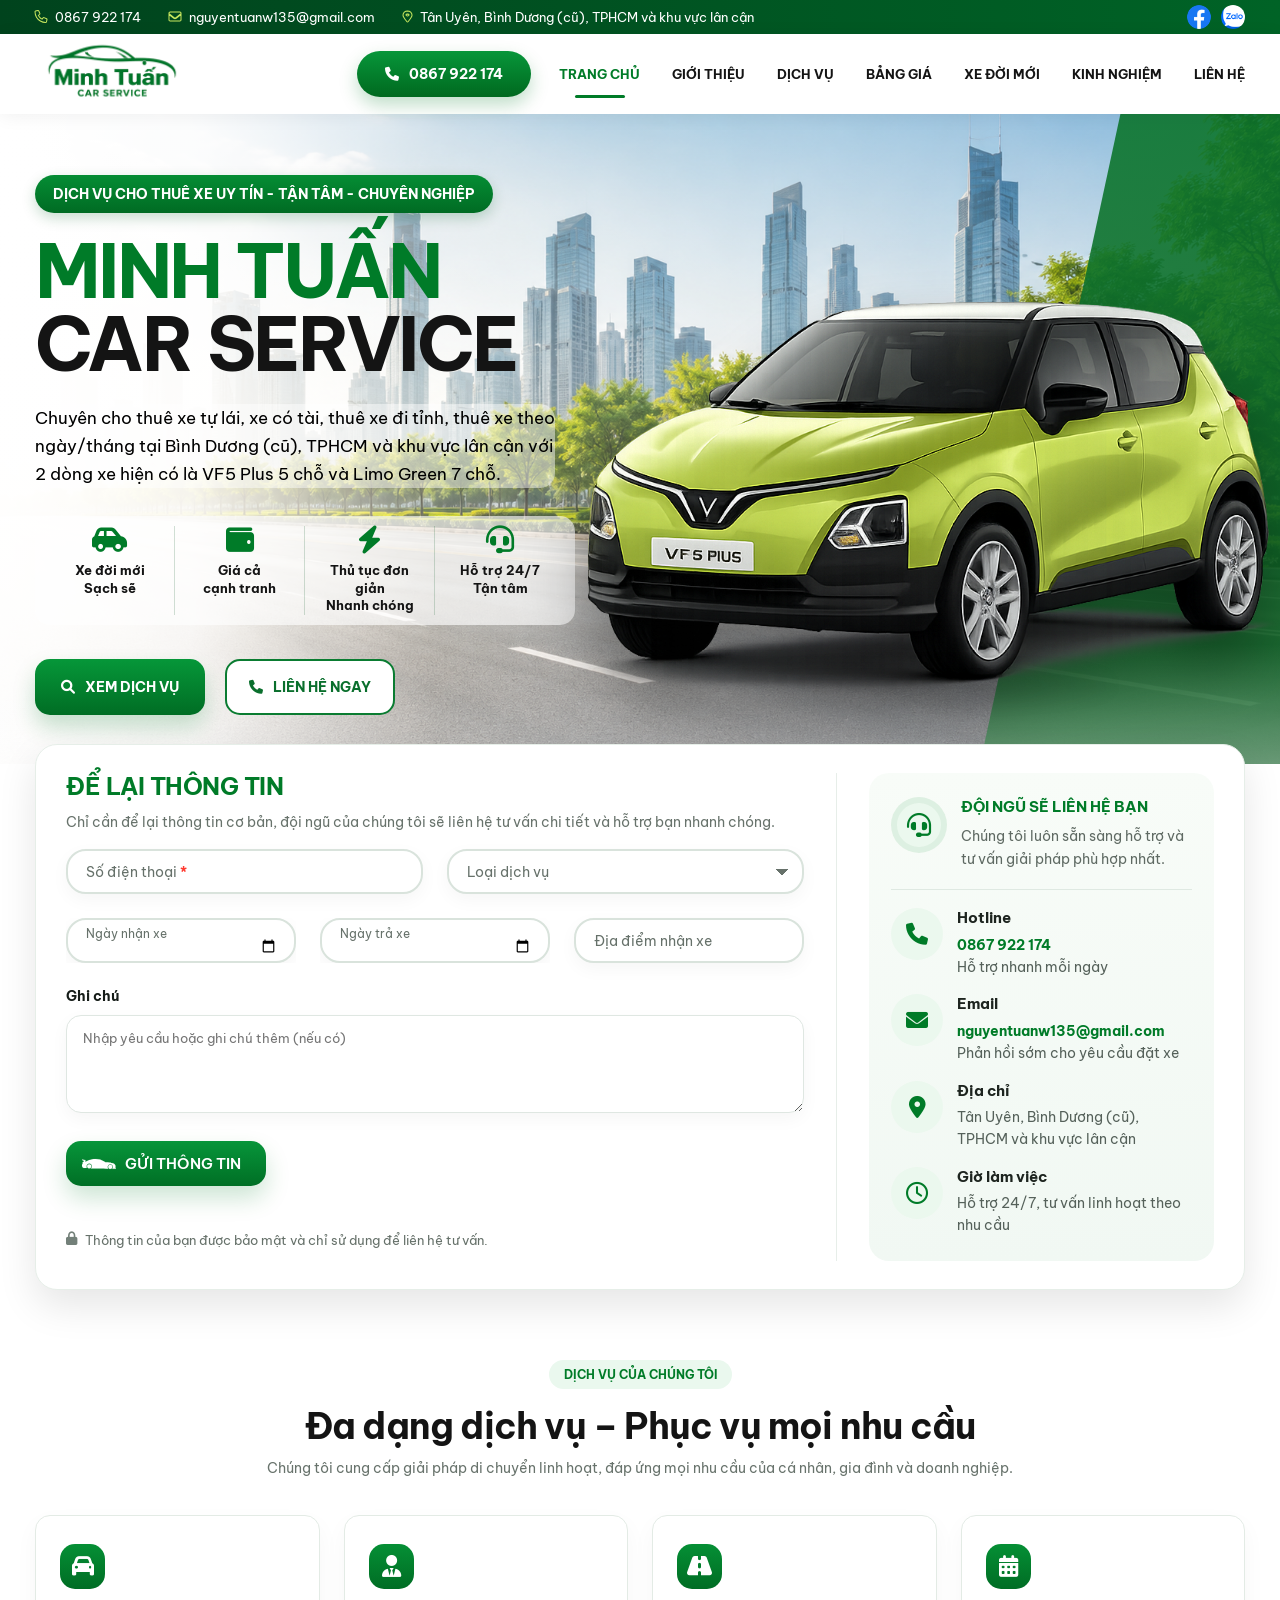
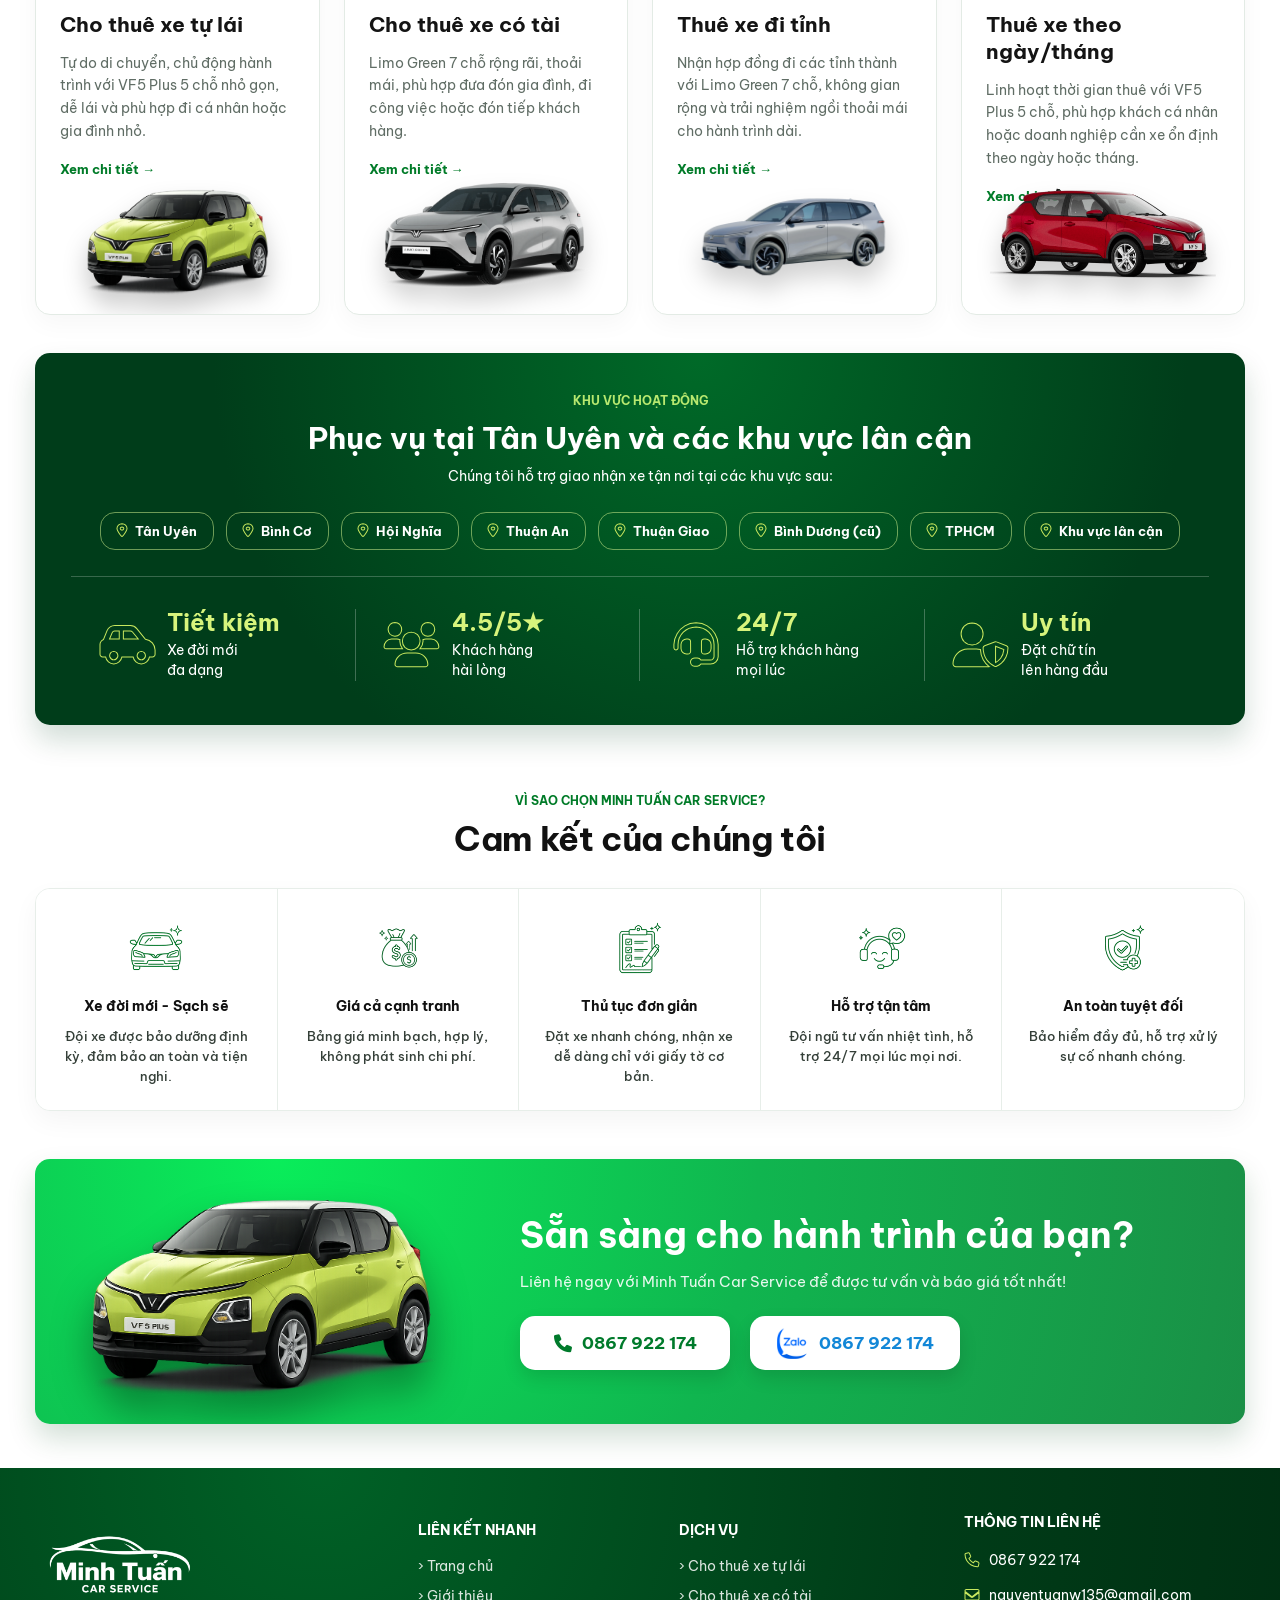
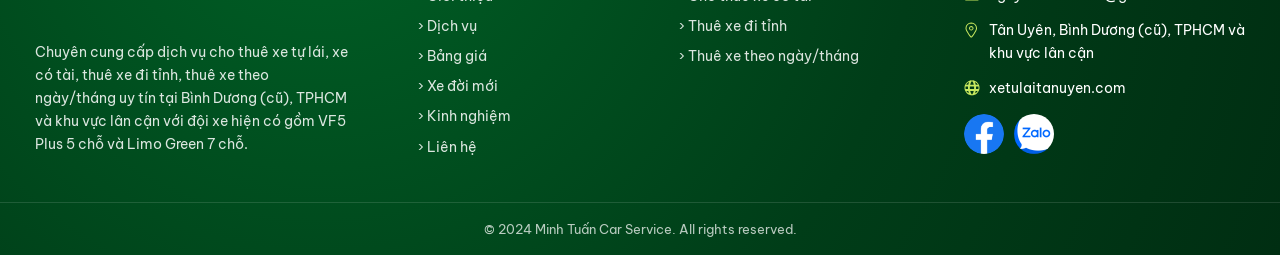
==== commit 61f6da93: "Fix mobile date input layout in lead form" ====
--- a/index.html
+++ b/index.html
@@ -131,13 +131,13 @@
                   </div>
                 </div>
                  <div class="span-2">
-                  <div class="inputGroup">
+                  <div class="inputGroup inputGroup-date">
                     <input id="pickup-date" name="pickup_date" type="date" autocomplete="off">
                     <label for="pickup-date">Ngày nhận xe</label>
                   </div>
                 </div>
                 <div class="span-2">
-                  <div class="inputGroup">
+                  <div class="inputGroup inputGroup-date">
                     <input id="return-date" name="return_date" type="date" autocomplete="off">
                     <label for="return-date">Ngày trả xe</label>
                   </div>
--- a/style.css
+++ b/style.css
@@ -2652,6 +2652,10 @@
   align-items:start;
 }
 
+.search-grid > *{
+  min-width:0;
+}
+
 .search-grid label,
 .search-actions{
   min-width:0;
@@ -3228,10 +3232,14 @@
   font-family:inherit;
   margin:0;
   position: relative;
+  width:100%;
+  min-width:0;
 }
 
 .inputGroup input,
 .inputGroup select {
+  display:block;
+  max-width:100%;
   font-size:15px;
   padding:0 16px;
   outline: none;
@@ -3313,3 +3321,47 @@
 .inputGroup.has-value input[type="date"]::-webkit-datetime-edit{
   color:#3f4a43;
 }
+
+.inputGroup-date{
+  overflow:hidden;
+}
+
+.inputGroup-date label,
+.inputGroup-date:focus-within label,
+.inputGroup-date.has-value label{
+  top:10px;
+  transform:none;
+  margin-left:14px;
+  padding:0 6px;
+  font-size:12px;
+}
+
+.inputGroup-date input[type="date"]{
+  min-width:0;
+  padding-top:18px;
+  padding-bottom:6px;
+  line-height:1.2;
+  color:transparent;
+  -webkit-appearance:none;
+  appearance:none;
+}
+
+.inputGroup-date input[type="date"]::-webkit-date-and-time-value{
+  text-align:left;
+}
+
+.inputGroup-date input[type="date"]::-webkit-datetime-edit,
+.inputGroup-date input[type="date"]::-webkit-datetime-edit-fields-wrapper{
+  min-width:0;
+  padding:0;
+}
+
+.inputGroup-date:focus-within input[type="date"],
+.inputGroup-date.has-value input[type="date"]{
+  color:#3f4a43;
+}
+
+.inputGroup-date:focus-within input[type="date"]::-webkit-datetime-edit,
+.inputGroup-date.has-value input[type="date"]::-webkit-datetime-edit{
+  color:#3f4a43;
+}
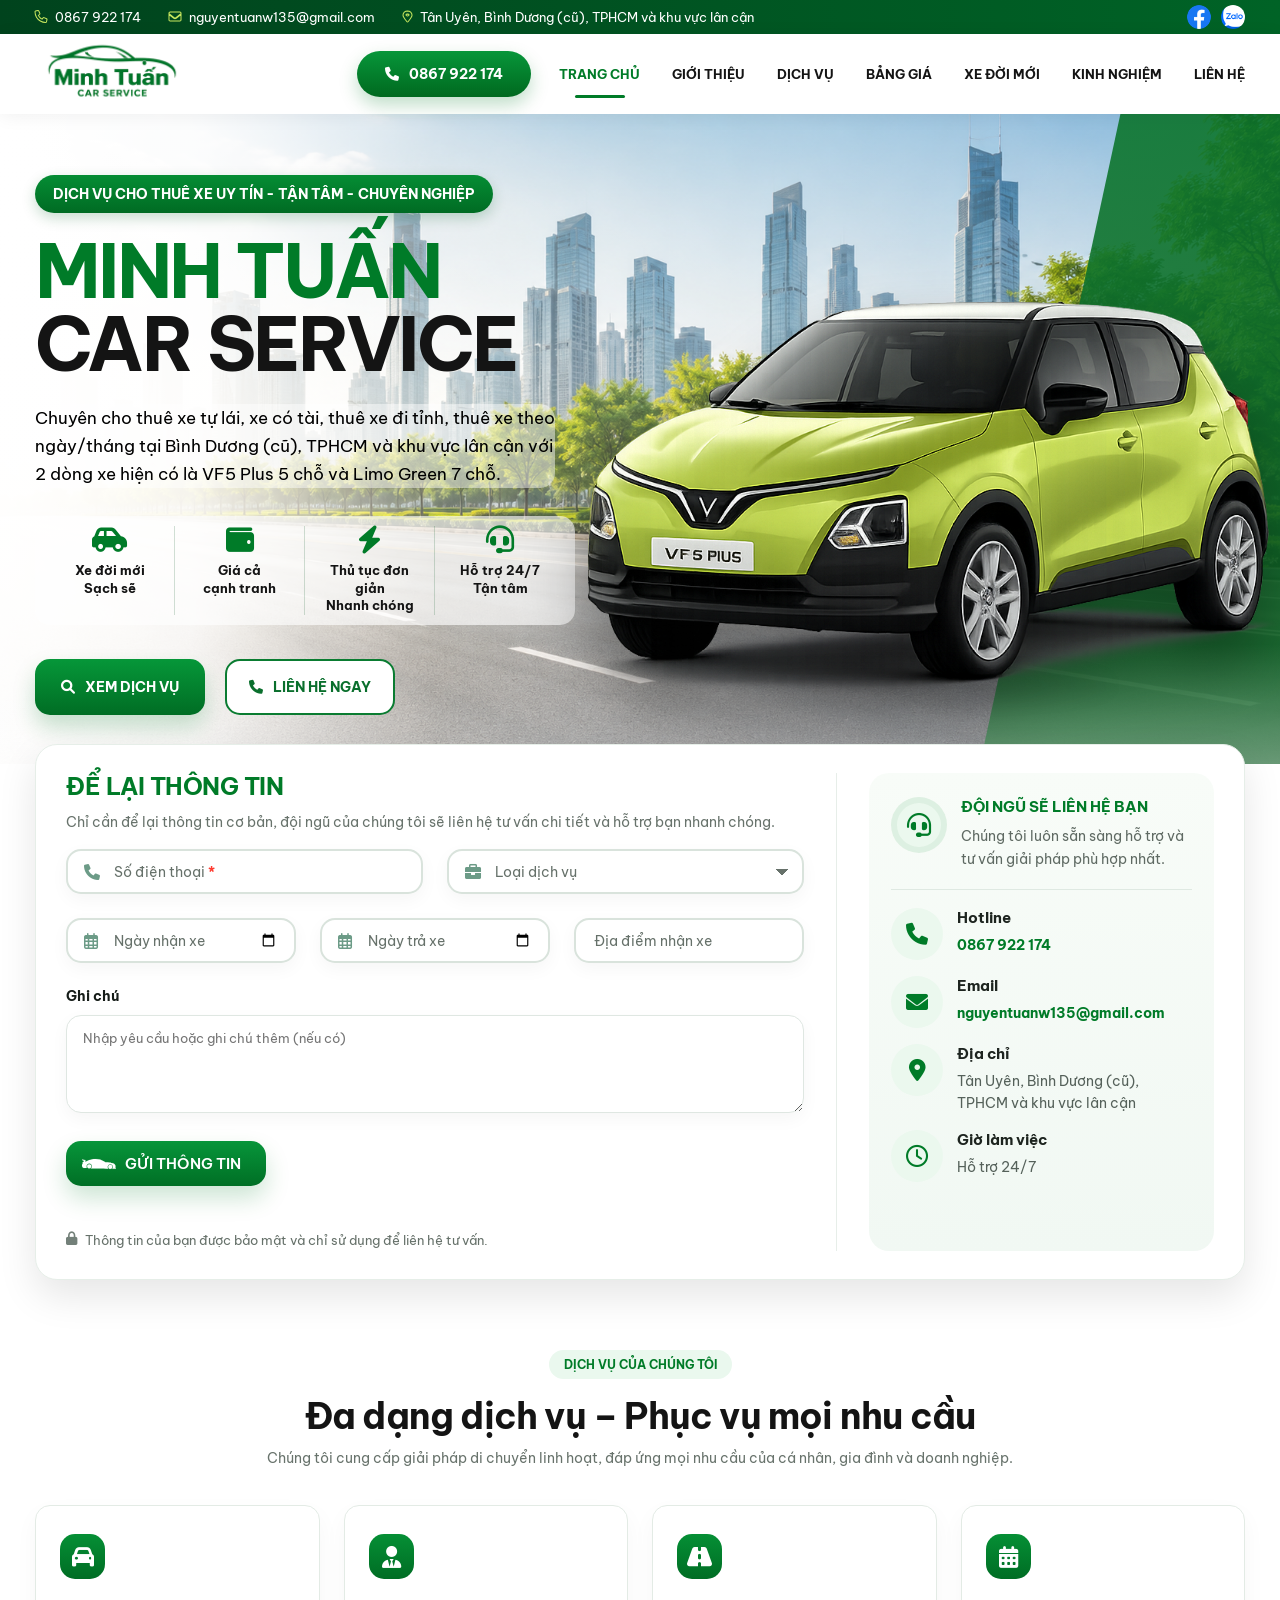
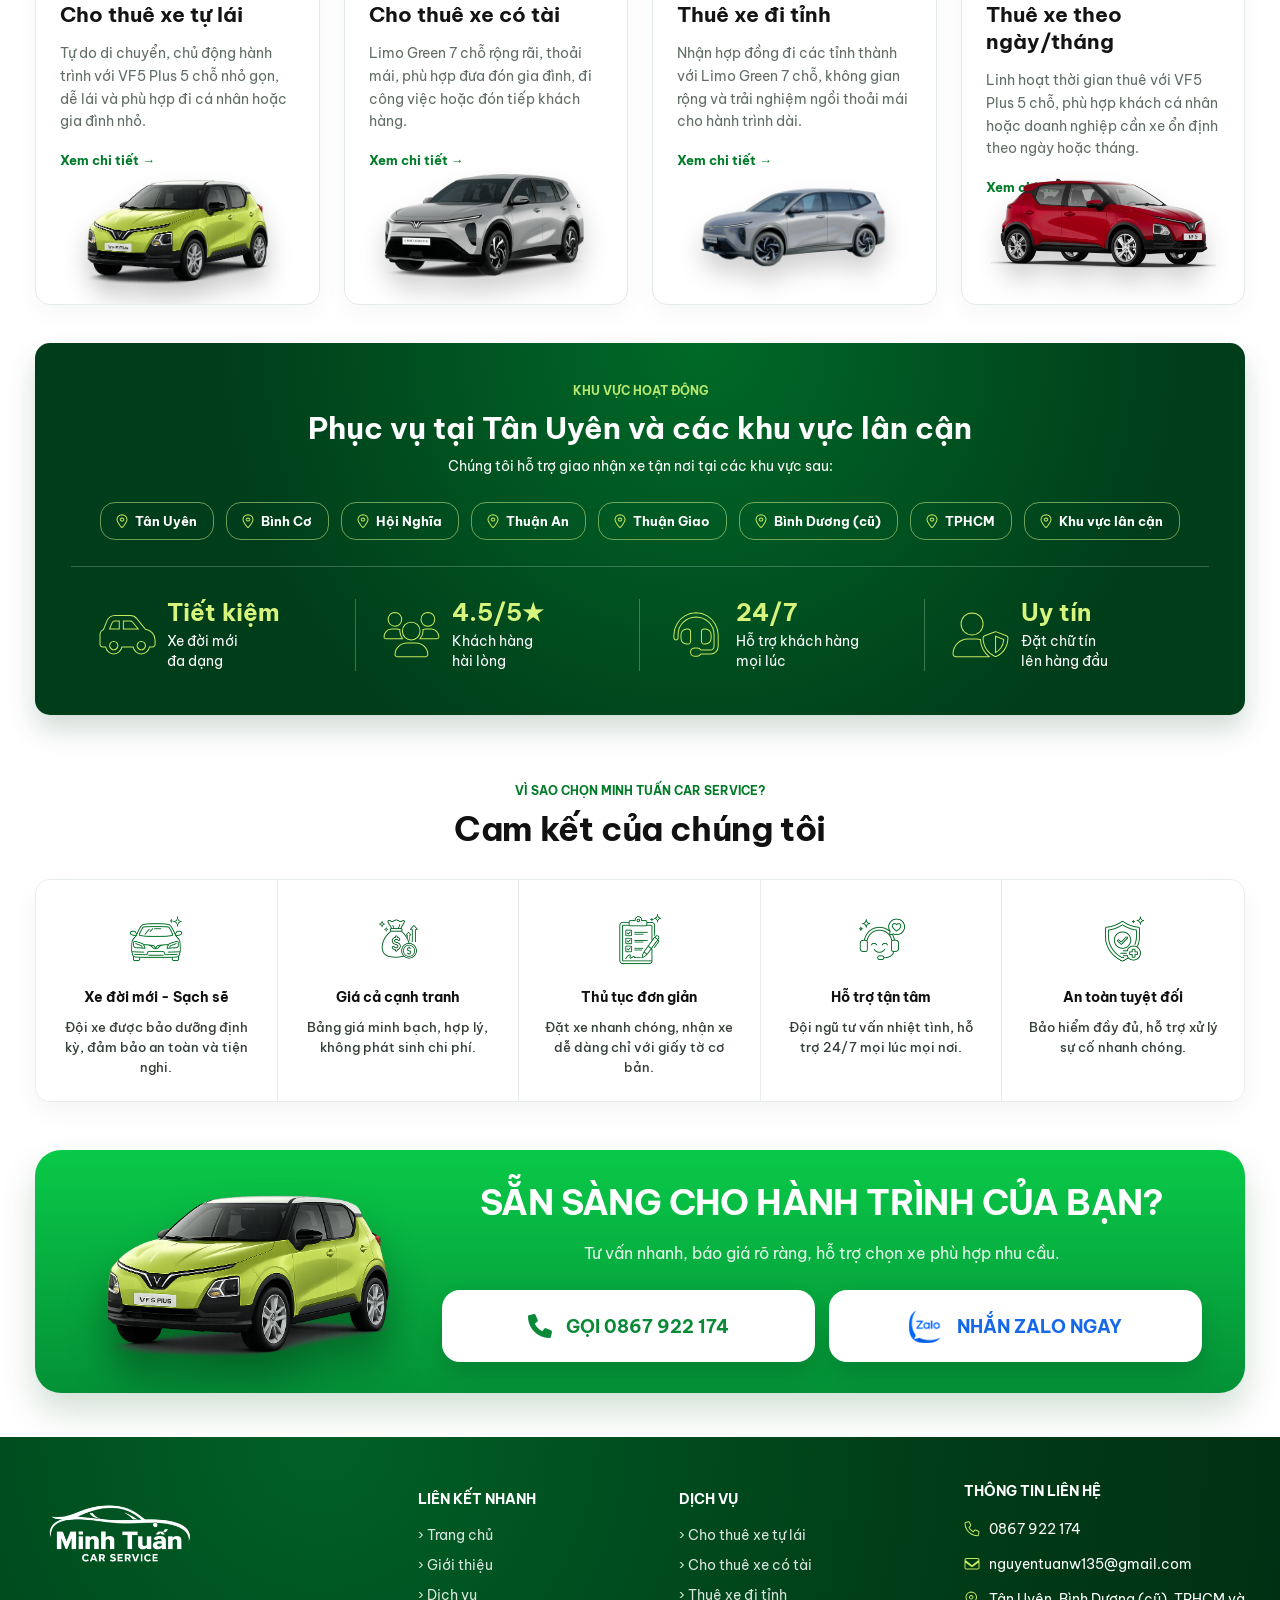
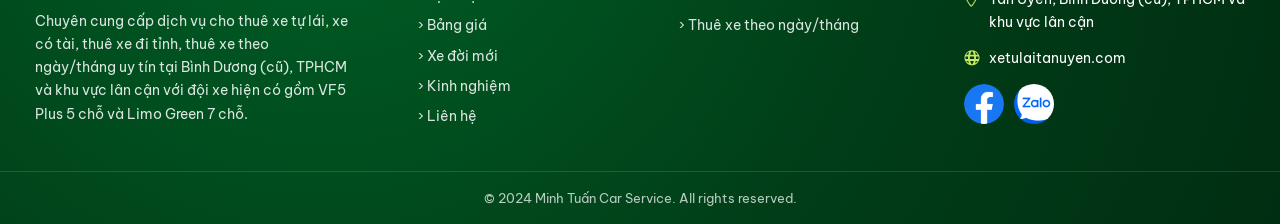
==== commit 8665e127: "Refine form icons and CTA layout" ====
--- a/index.html
+++ b/index.html
@@ -113,13 +113,15 @@
               </div>
               <div class="search-grid">
                 <div class="span-3">
-                  <div class="inputGroup">
+                  <div class="inputGroup has-icon">
+                    <i class="inputGroup-icon fa-solid fa-phone" aria-hidden="true"></i>
                     <input id="contact-phone" name="phone" type="tel" required autocomplete="off">
                     <label for="contact-phone">Số điện thoại <b>*</b></label>
                   </div>
                 </div>
                 <div class="span-3">
-                  <div class="inputGroup">
+                  <div class="inputGroup has-icon">
+                    <i class="inputGroup-icon fa-solid fa-briefcase" aria-hidden="true"></i>
                     <select id="service-type" name="service">
                       <option value="" selected disabled></option>
                       <option value="Tự lái">Tự lái</option>
@@ -131,13 +133,15 @@
                   </div>
                 </div>
                  <div class="span-2">
-                  <div class="inputGroup inputGroup-date">
+                  <div class="inputGroup inputGroup-date has-icon">
+                    <i class="inputGroup-icon fa-regular fa-calendar-days" aria-hidden="true"></i>
                     <input id="pickup-date" name="pickup_date" type="date" autocomplete="off">
                     <label for="pickup-date">Ngày nhận xe</label>
                   </div>
                 </div>
                 <div class="span-2">
-                  <div class="inputGroup inputGroup-date">
+                  <div class="inputGroup inputGroup-date has-icon">
+                    <i class="inputGroup-icon fa-regular fa-calendar-days" aria-hidden="true"></i>
                     <input id="return-date" name="return_date" type="date" autocomplete="off">
                     <label for="return-date">Ngày trả xe</label>
                   </div>
@@ -202,7 +206,7 @@
                   <div>
                     <strong>Hotline</strong>
                     <a href="tel:0867922174">0867 922 174</a>
-                    <span>Hỗ trợ nhanh mỗi ngày</span>
+                    
                   </div>
                 </div>
                 <div class="search-side-item">
@@ -210,7 +214,7 @@
                   <div>
                     <strong>Email</strong>
                     <a href="mailto:nguyentuanw135@gmail.com">nguyentuanw135@gmail.com</a>
-                    <span>Phản hồi sớm cho yêu cầu đặt xe</span>
+                  
                   </div>
                 </div>
                 <div class="search-side-item">
@@ -224,7 +228,7 @@
                   <div class="search-side-icon"><i class="fa-regular fa-clock"></i></div>
                   <div>
                     <strong>Giờ làm việc</strong>
-                    <span>Hỗ trợ 24/7, tư vấn linh hoạt theo nhu cầu</span>
+                    <span>Hỗ trợ 24/7</span>
                   </div>
                 </div>
               </div>
@@ -369,13 +373,15 @@
     <section class="cta" id="contact">
       <div class="container">
         <div class="cta-box">
-          <img src="./assets/vf5-plus.png" alt="VF5 Plus">
+          <div class="cta-visual">
+            <img src="./assets/vf5-plus.png" alt="VF5 Plus">
+          </div>
           <div class="cta-copy">
             <h2>Sẵn sàng cho hành trình của bạn?</h2>
-            <p>Liên hệ ngay với Minh Tuấn Car Service để được tư vấn và báo giá tốt nhất!</p>
+            <p>Tư vấn nhanh, báo giá rõ ràng, hỗ trợ chọn xe phù hợp nhu cầu.</p>
             <div class="cta-actions">
-              <a href="tel:0867922174"><i class="fa-solid fa-phone"></i> <span>0867 922 174</span></a>
-              <a href="https://zalo.me/0867922174" target="_blank" rel="noopener noreferrer"><img src="assets/Icon_of_Zalo.png" alt="Zalo"><span>0867 922 174</span></a>
+              <a class="cta-call" href="tel:0867922174"><i class="fa-solid fa-phone"></i> <span>GỌI 0867 922 174</span></a>
+              <a class="cta-zalo" href="https://zalo.me/0867922174" target="_blank" rel="noopener noreferrer"><img src="assets/Icon_of_Zalo.png" alt="Zalo"><span>NHẮN ZALO NGAY</span></a>
             </div>
           </div>
         </div>
--- a/style.css
+++ b/style.css
@@ -630,7 +630,7 @@
 .commit{padding:0 0 48px;background:#fff}.commit .section-title{text-align:center;margin-bottom:28px}.commit .section-title span{display:inline-block;margin-bottom:10px;color:#007b28;font-size:12px;font-weight:700;text-transform:uppercase;background:transparent;padding:0}.commit .section-title h2{margin:0;color:#111;font-size:34px;font-weight:700;line-height:1.25;letter-spacing:-.4px}.commit-grid{display:grid;grid-template-columns:repeat(5,1fr);background:#fff;border:1px solid #e7eee9;border-radius:15px;box-shadow:0 10px 26px rgba(0,0,0,.045);overflow:hidden}.commit-grid article{min-height:172px;padding:28px 20px 24px;text-align:center;background:#fff;border-right:1px solid #e7eee9}.commit-grid article:last-child{border-right:none}.commit-icon{width:64px;height:64px;margin:0 auto 16px;display:flex;align-items:center;justify-content:center}.commit-icon img{width:100%;height:100%;object-fit:contain;display:block}.commit-grid h3{margin:0 0 10px;color:#111;font-size:14px !important;font-weight:700;line-height:1.35}.commit-grid p{margin:0 auto;max-width:190px;color:#343f38;font-size:13px;font-weight:500;line-height:1.55}
 
 /* CTA */
-.cta{padding:0 0 44px;background:#fff}.cta .container{width:min(1210px,calc(100% - 64px));margin:0 auto}.cta-box{min-height:190px;border-radius:15px;overflow:hidden;background:radial-gradient(circle at 20% 0%,#09ed5a,#10b54f 48%,#1a8f46 100%);color:#fff;display:grid;grid-template-columns:430px 1fr;align-items:center;gap:10px;padding:20px 62px 20px 45px;box-shadow:0 14px 28px rgba(0,80,30,.18)}.cta-box>img{width:360px;height:auto;object-fit:contain;filter:drop-shadow(0 24px 20px rgba(0,0,0,.38))}.cta-box h2{margin:0;color:#fff;font-size:36px;font-weight:700;line-height:1.25}.cta-box p{margin:12px 0 22px;color:rgba(255,255,255,.9);font-size:15px;line-height:1.6}.cta-actions{display:flex;align-items:center;gap:20px}.cta-actions a{min-width:210px;height:54px;padding:0 22px;border-radius:15px;background:#fff;color:#007a2b;display:inline-flex;align-items:center;justify-content:center;gap:10px;font-size:17px;font-weight:700;text-decoration:none;box-shadow:0 8px 18px rgba(0,0,0,.12)}.cta-actions a:hover{box-shadow:0 8px 18px rgba(0,0,0,.12)}.cta-actions a i{color:#007a2b;font-size:18px}.cta-actions a img{width:32px;height:32px;object-fit:contain;display:block}.cta-actions a:nth-child(2){color:#1287d7}
+.cta{padding:0 0 44px;background:#fff}.cta .container{width:min(1210px,calc(100% - 64px));margin:0 auto}.cta-box{min-height:190px;border-radius:26px;overflow:hidden;background:linear-gradient(180deg,#09c948 0%,#049137 100%);color:#fff;display:grid;grid-template-columns:minmax(0,340px) minmax(0,1fr);align-items:center;gap:24px;padding:28px 42px;box-shadow:0 18px 34px rgba(0,80,30,.18)}.cta-visual{display:flex;align-items:center;justify-content:center}.cta-visual img{width:min(100%,300px);height:auto;object-fit:contain;filter:drop-shadow(0 26px 20px rgba(0,0,0,.34))}.cta-copy{text-align:center}.cta-box h2{margin:0;color:#fff;font-size:35px;font-weight:800;line-height:1.22;letter-spacing:-.6px;text-transform:uppercase}.cta-box p{width:80%;max-width:520px;margin:16px auto 24px;color:rgba(255,255,255,.9);font-size:16px;line-height:1.65}.cta-actions{display:grid;grid-template-columns:repeat(2,minmax(0,1fr));gap:14px;max-width:760px;margin:0 auto}.cta-actions a{min-width:0;min-height:72px;padding:0 24px;border-radius:18px;background:#fff;color:#0a8936;display:inline-flex;align-items:center;justify-content:center;gap:14px;font-size:18px;font-weight:800;text-decoration:none;box-shadow:0 12px 24px rgba(0,0,0,.14);white-space:nowrap}.cta-actions a:hover{box-shadow:0 12px 24px rgba(0,0,0,.14)}.cta-actions a i{color:#0a8936;font-size:24px}.cta-actions a img{width:34px;height:34px;object-fit:contain;display:block}.cta-actions .cta-zalo{color:#1568ea}
 
 /* footer */
 .footer{
@@ -825,7 +825,7 @@
     padding:20px 36px;
   }
 
-  .cta-box > img{
+  .cta-visual img{
     width:320px;
   }
 
@@ -983,7 +983,7 @@
     text-align:center;
   }
 
-  .cta-box > img{
+  .cta-visual img{
     width:min(100%, 320px);
     margin:0 auto;
   }
@@ -1909,7 +1909,7 @@
     border-radius:24px;
   }
 
-  .cta-box > img{
+  .cta-visual img{
     width:min(100%, 290px);
     margin:0 auto;
   }
@@ -1920,14 +1920,14 @@
 
   .cta-actions{
     display:grid;
-    grid-template-columns:repeat(2, minmax(0, 1fr));
+    grid-template-columns:1fr;
     gap:14px;
   }
 
   .cta-actions a{
     width:100%;
     min-width:0;
-    min-height:54px;
+    min-height:64px;
     font-size:16px;
   }
 
@@ -2361,10 +2361,10 @@
   .cta-box{
     grid-template-columns:1fr;
     padding:22px 18px;
-    text-align:left;
-  }
-
-  .cta-box > img{
+    text-align:center;
+  }
+
+  .cta-visual img{
     width:min(100%, 260px);
   }
 
@@ -2373,9 +2373,12 @@
   }
 
   .cta-box p{
+    width:80%;
+    max-width:520px;
     font-size:15px;
-    margin:10px 0 18px;
+    margin:10px auto 18px;
     line-height:1.55;
+    text-align:center;
   }
 
   .cta-actions{
@@ -3236,6 +3239,18 @@
   min-width:0;
 }
 
+.inputGroup-icon{
+  position:absolute;
+  left:18px;
+  top:50%;
+  transform:translateY(-50%);
+  font-size:16px;
+  color:#6c9b87;
+  pointer-events:none;
+  transition:color .3s ease;
+  z-index:1;
+}
+
 .inputGroup input,
 .inputGroup select {
   display:block;
@@ -3245,12 +3260,17 @@
   outline: none;
   border:2px solid #d9e3dc;
   background-color:#fff;
-  border-radius:20px;
+  border-radius:15px;
   width: 100%;
   height:45px;
   color:#3f4a43;
   font-family:inherit;
   transition:border-color .3s ease, box-shadow .3s ease, color .3s ease;
+}
+
+.inputGroup.has-icon input,
+.inputGroup.has-icon select{
+  padding-left:48px;
 }
 
 .inputGroup select{
@@ -3269,6 +3289,10 @@
   background-repeat:no-repeat;
 }
 
+.inputGroup.has-icon select{
+  padding-right:44px;
+}
+
 .inputGroup label {
   font-size:14px;
   position: absolute;
@@ -3284,6 +3308,10 @@
   line-height:1;
 }
 
+.inputGroup.has-icon label{
+  margin-left:40px;
+}
+
 .inputGroup label b{
   color:#ff3b30;
 }
@@ -3296,6 +3324,11 @@
   color:#13863b;
 }
 
+.inputGroup.has-icon:focus-within label,
+.inputGroup.has-icon.has-value label{
+  margin-left:40px;
+}
+
 .inputGroup:focus-within input,
 .inputGroup:focus-within select,
 .inputGroup.has-value input,
@@ -3304,6 +3337,11 @@
   box-shadow:0 0 0 4px rgba(19,134,59,.08);
 }
 
+.inputGroup:focus-within .inputGroup-icon,
+.inputGroup.has-value .inputGroup-icon{
+  color:#13863b;
+}
+
 .inputGroup input[type="date"]{
   color:transparent;
 }
@@ -3323,27 +3361,14 @@
 }
 
 .inputGroup-date{
-  overflow:hidden;
-}
-
-.inputGroup-date label,
-.inputGroup-date:focus-within label,
-.inputGroup-date.has-value label{
-  top:10px;
-  transform:none;
-  margin-left:14px;
-  padding:0 6px;
-  font-size:12px;
+  min-width:0;
 }
 
 .inputGroup-date input[type="date"]{
   min-width:0;
-  padding-top:18px;
-  padding-bottom:6px;
-  line-height:1.2;
-  color:transparent;
   -webkit-appearance:none;
   appearance:none;
+  overflow:hidden;
 }
 
 .inputGroup-date input[type="date"]::-webkit-date-and-time-value{
@@ -3351,17 +3376,10 @@
 }
 
 .inputGroup-date input[type="date"]::-webkit-datetime-edit,
-.inputGroup-date input[type="date"]::-webkit-datetime-edit-fields-wrapper{
+.inputGroup-date input[type="date"]::-webkit-datetime-edit-fields-wrapper,
+.inputGroup-date input[type="date"]::-webkit-date-and-time-value{
+  width:100%;
   min-width:0;
   padding:0;
-}
-
-.inputGroup-date:focus-within input[type="date"],
-.inputGroup-date.has-value input[type="date"]{
-  color:#3f4a43;
-}
-
-.inputGroup-date:focus-within input[type="date"]::-webkit-datetime-edit,
-.inputGroup-date.has-value input[type="date"]::-webkit-datetime-edit{
-  color:#3f4a43;
-}
+  overflow:hidden;
+}
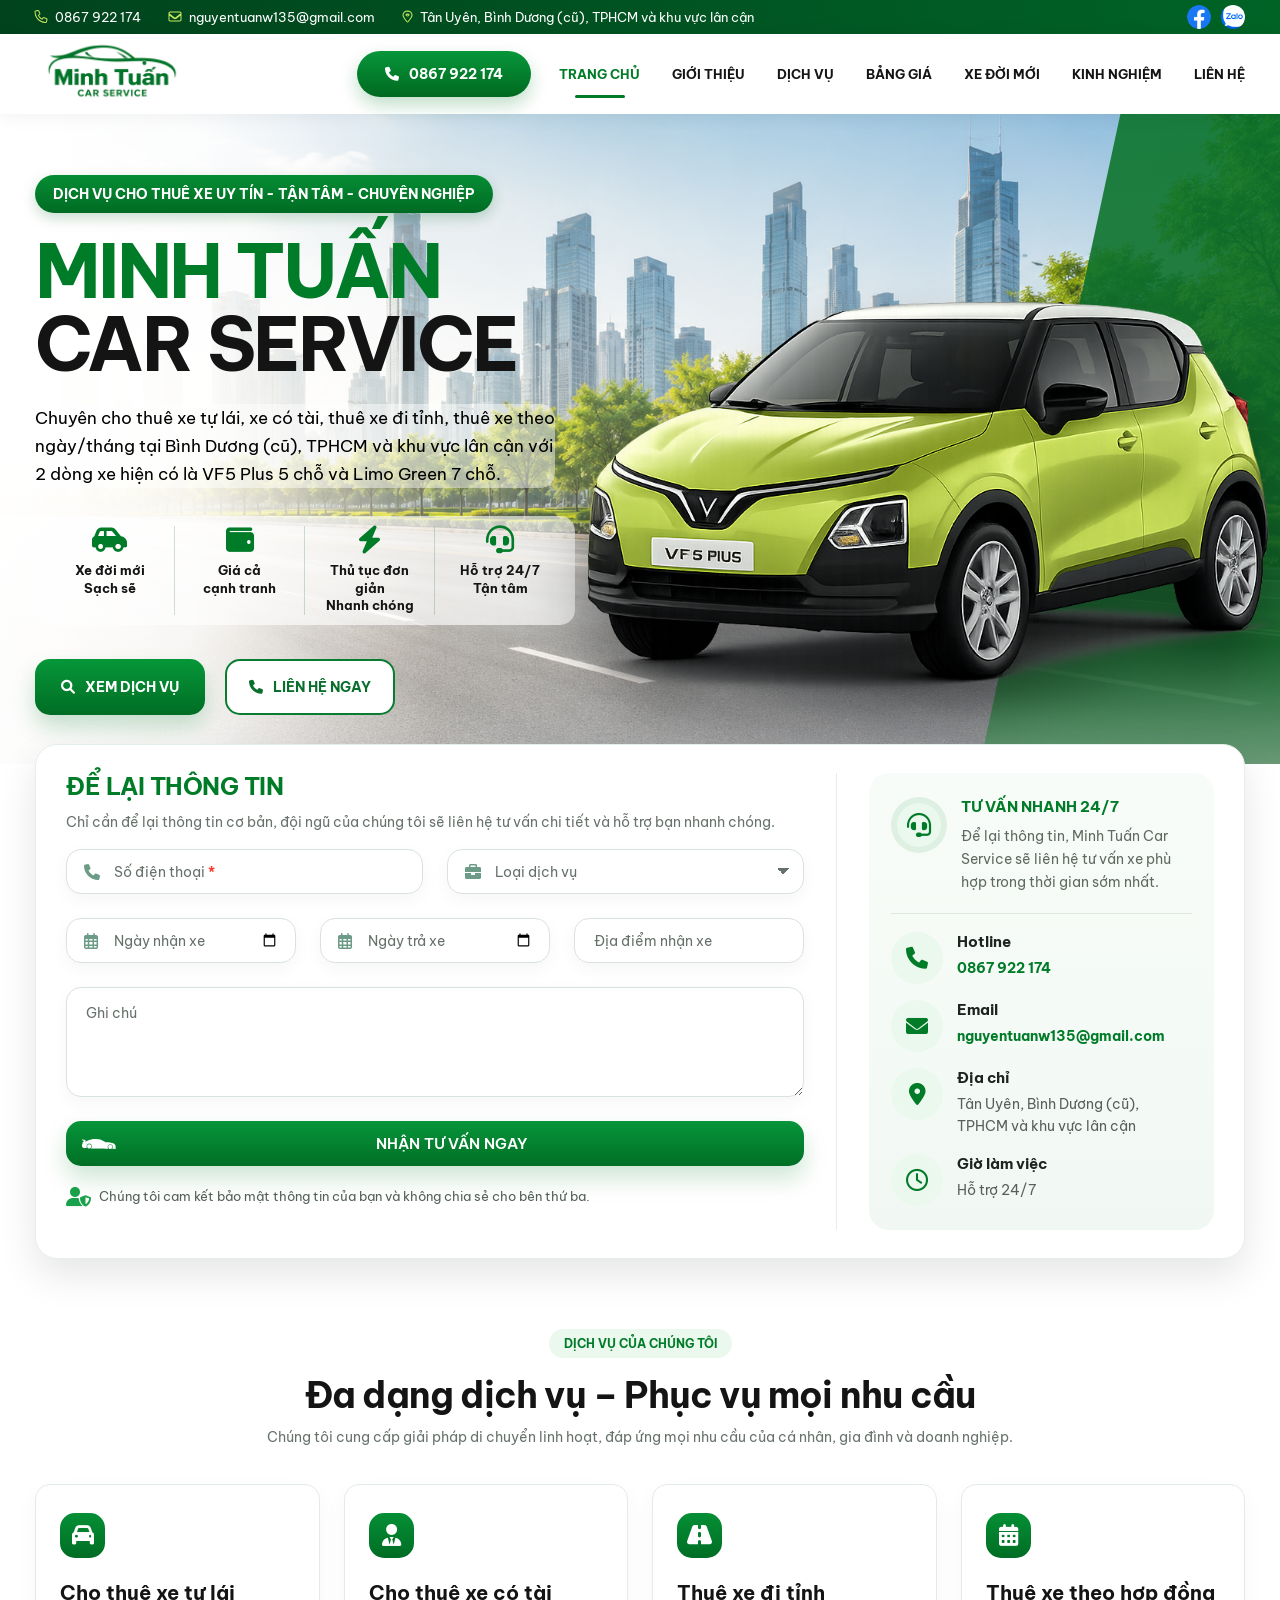
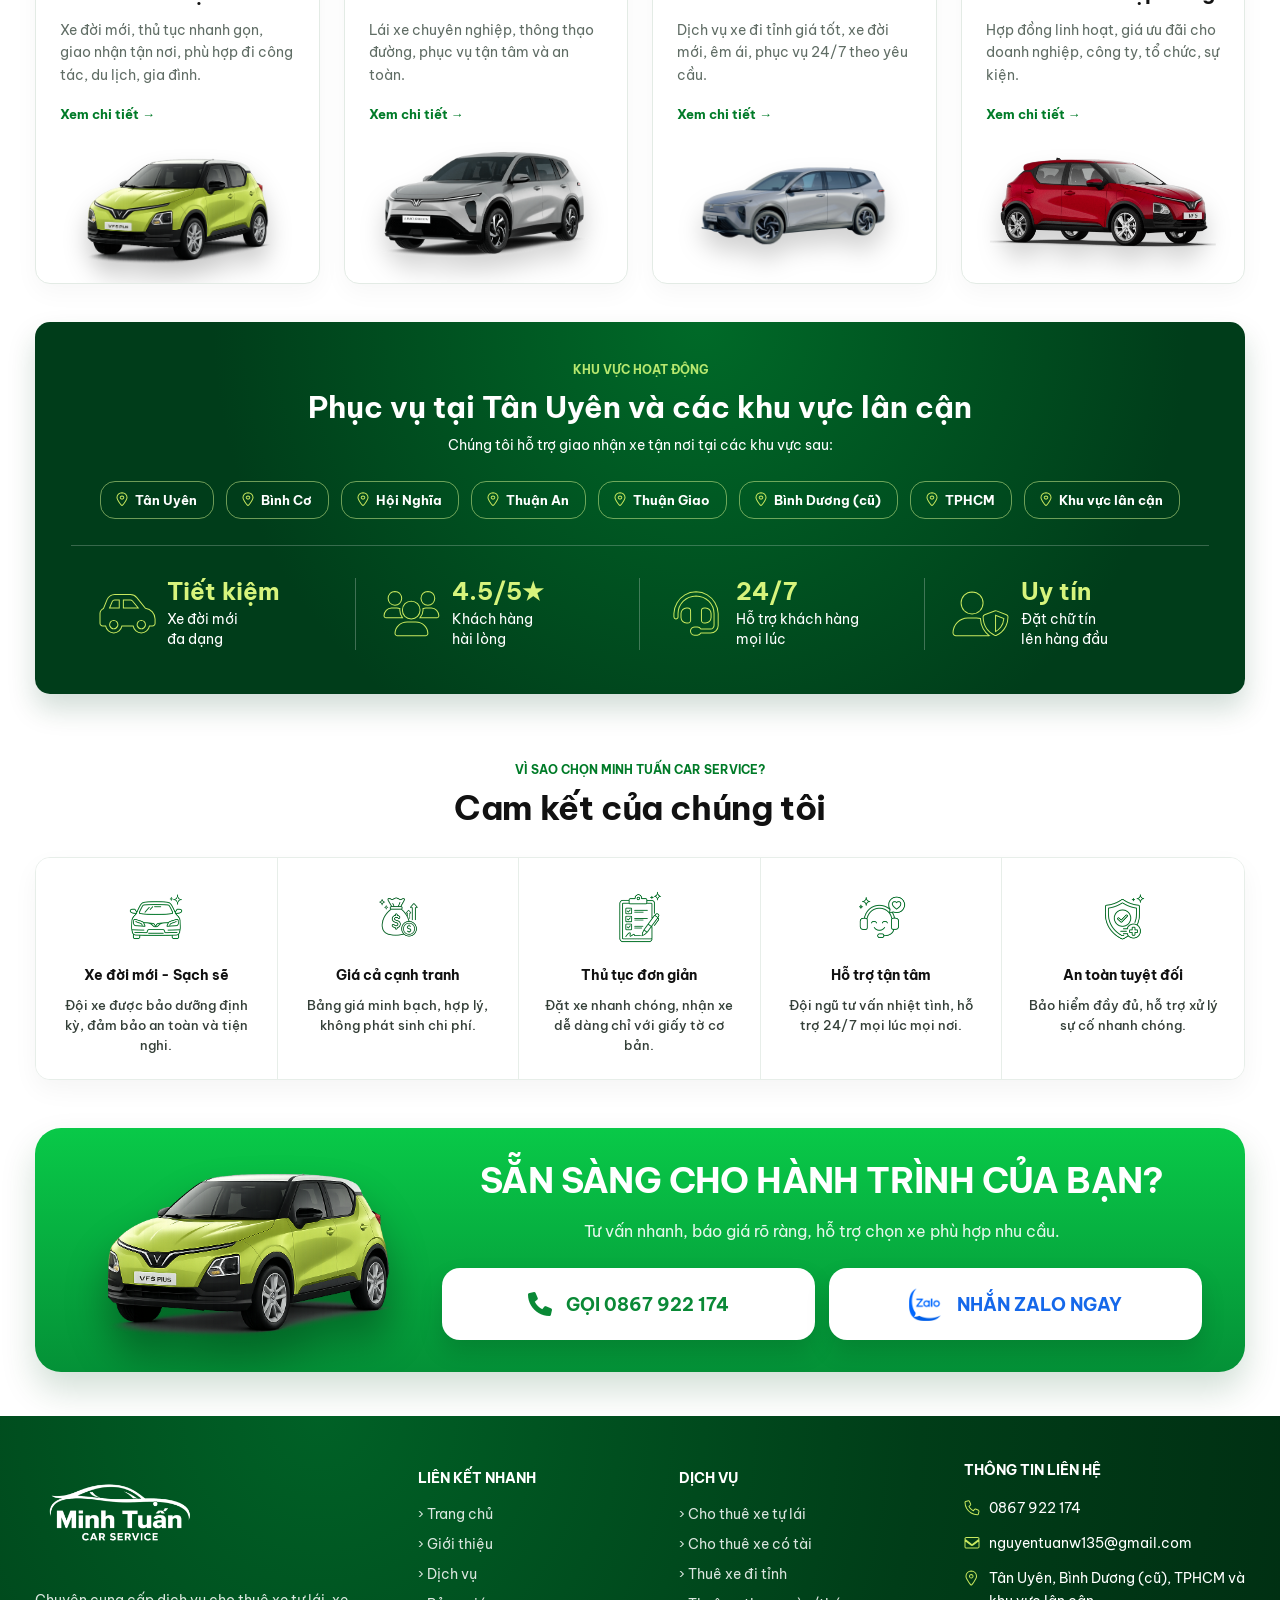
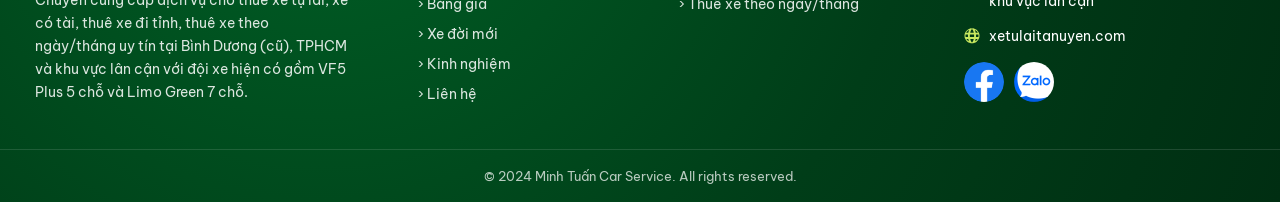
==== commit 4ccd9396: "Polish lead form and service content" ====
--- a/index.html
+++ b/index.html
@@ -152,10 +152,12 @@
                     <label for="pickup-location">Địa điểm nhận xe</label>
                   </div>
                 </div>
-                <label class="span-6">
-                  <span>Ghi chú</span>
-                  <textarea id="customer-note" name="customer_note" rows="4" placeholder="Nhập yêu cầu hoặc ghi chú thêm (nếu có)"></textarea>
-                </label>
+                <div class="span-6">
+                  <div class="inputGroup inputGroup-textarea">
+                    <textarea id="customer-note" name="customer_note" rows="4"></textarea>
+                    <label for="customer-note">Ghi chú</label>
+                  </div>
+                </div>
                 <div class="search-actions span-6">
                   <button class="send-btn" type="submit">
                     <div class="svg-wrapper-1">
@@ -185,10 +187,10 @@
                         </svg>
                       </div>
                     </div>
-                    <span>GỬI THÔNG TIN</span>
+                    <span>NHẬN TƯ VẤN NGAY</span>
                   </button>
-                  <p class="search-form-status" id="search-form-status" aria-live="polite"></p>
-                  <p><i class="fa-solid fa-lock"></i><span>Thông tin của bạn được bảo mật và chỉ sử dụng để liên hệ tư vấn.</span></p>
+                  <!-- <p class="search-form-status" id="search-form-status" aria-live="polite"></p> -->
+                  <p class="search-privacy-note"><i class="fa-solid fa-user-shield"></i><span>Chúng tôi cam kết bảo mật thông tin của bạn và không chia sẻ cho bên thứ ba.</span></p>
                 </div>
               </div>
             </div>
@@ -196,8 +198,8 @@
               <div class="search-side-intro">
                 <div class="search-side-badge"><i class="fa-solid fa-headset"></i></div>
                 <div>
-                  <h3>ĐỘI NGŨ SẼ LIÊN HỆ BẠN</h3>
-                  <p>Chúng tôi luôn sẵn sàng hỗ trợ và tư vấn giải pháp phù hợp nhất.</p>
+                  <h3>TƯ VẤN NHANH 24/7</h3>
+                  <p>Để lại thông tin, Minh Tuấn Car Service sẽ liên hệ tư vấn xe phù hợp trong thời gian sớm nhất.</p>
                 </div>
               </div>
               <div class="search-side-list">
@@ -250,30 +252,30 @@
           <article class="service-card card-vf5">
             <div class="circle-icon"><i class="fa-solid fa-car"></i></div>
             <h3>Cho thuê xe tự lái</h3>
-            <p>Tự do di chuyển, chủ động hành trình với VF5 Plus 5 chỗ nhỏ gọn, dễ lái và phù hợp đi cá nhân hoặc gia đình nhỏ.</p>
+            <p>Xe đời mới, thủ tục nhanh gọn, giao nhận tận nơi, phù hợp đi công tác, du lịch, gia đình.</p>
             <a href="#">Xem chi tiết →</a>
             <img src="./assets/vf5-plus.png" alt="Cho thuê xe tự lái VF5 Plus 5 chỗ">
           </article>
           <article class="service-card card-limo">
             <div class="circle-icon"><i class="fa-solid fa-user-tie"></i></div>
             <h3>Cho thuê xe có tài</h3>
-            <p>Limo Green 7 chỗ rộng rãi, thoải mái, phù hợp đưa đón gia đình, đi công việc hoặc đón tiếp khách hàng.</p>
+            <p>Lái xe chuyên nghiệp, thông thạo đường, phục vụ tận tâm và an toàn.</p>
             <a href="#">Xem chi tiết →</a>
             <img src="./assets/limo-green-7c-xam.png" alt="Cho thuê xe có tài Limo Green 7 chỗ">
           </article>
           <article class="service-card card-limo">
             <div class="circle-icon"><i class="fa-solid fa-road"></i></div>
             <h3>Thuê xe đi tỉnh</h3>
-            <p>Nhận hợp đồng đi các tỉnh thành với Limo Green 7 chỗ, không gian rộng và trải nghiệm ngồi thoải mái cho hành trình dài.</p>
+            <p>Dịch vụ xe đi tỉnh giá tốt, xe đời mới, êm ái, phục vụ 24/7 theo yêu cầu.</p>
             <a href="#">Xem chi tiết →</a>
             <img src="./assets/limo-green-7c-xam2.png" alt="Thuê xe đi tỉnh Limo Green 7 chỗ">
           </article>
           <article class="service-card card-vf5-red">
             <div class="circle-icon"><i class="fa-solid fa-calendar-days"></i></div>
-            <h3>Thuê xe theo ngày/tháng</h3>
-            <p>Linh hoạt thời gian thuê với VF5 Plus 5 chỗ, phù hợp khách cá nhân hoặc doanh nghiệp cần xe ổn định theo ngày hoặc tháng.</p>
+            <h3>Thuê xe theo hợp đồng</h3>
+            <p>Hợp đồng linh hoạt, giá ưu đãi cho doanh nghiệp, công ty, tổ chức, sự kiện.</p>
             <a href="#">Xem chi tiết →</a>
-            <img src="./assets/vf5-plus-red.png" alt="Thuê xe theo ngày tháng VF5 Plus 5 chỗ">
+            <img src="./assets/vf5-plus-red.png" alt="Thuê xe theo hợp đồng">
           </article>
         </div>
       </div>
--- a/style.css
+++ b/style.css
@@ -503,7 +503,7 @@
 }
 .service-card h3{
   margin:0 0 14px;
-  font-size:21px;
+  font-size:20px;
 }
 .service-card p{
   color:#606d65;
@@ -2382,10 +2382,13 @@
   }
 
   .cta-actions{
+    width:100%;
+    max-width:none;
     gap:10px;
   }
 
   .cta-actions a{
+    width:100%;
     min-height:48px;
     justify-content:center;
   }
@@ -2803,7 +2806,7 @@
 }
 
 .search-actions > .send-btn{
-  width:auto;
+  width:100%;
   min-width:200px;
   height:45px;
   padding:0 22px 0 56px;
@@ -2987,6 +2990,27 @@
   font-size:13px;
 }
 
+.search-actions .search-privacy-note{
+  align-items:center;
+  justify-content:center;
+  gap:8px;
+  color:#55615a;
+  font-size:13px;
+  text-align:left;
+  margin-top: 8px;
+}
+
+.search-actions .search-privacy-note i{
+  margin-top:0;
+  color:#19a24b;
+  font-size:20px;
+  flex:0 0 auto;
+}
+
+.search-actions .search-privacy-note span{
+  max-width:560px;
+}
+
 .search-side{
   min-width:0;
   padding:24px 22px;
@@ -3163,6 +3187,12 @@
   .search-grid button:not(.send-btn){
     width:100%;
     min-width:0;
+  }
+
+  .search-actions > .send-btn{
+    width:100%;
+    min-width:0;
+    align-self:stretch;
   }
 
   .search-side{
@@ -3258,7 +3288,7 @@
   font-size:15px;
   padding:0 16px;
   outline: none;
-  border:2px solid #d9e3dc;
+  border:1px solid #d9e3dc;
   background-color:#fff;
   border-radius:15px;
   width: 100%;
@@ -3266,6 +3296,23 @@
   color:#3f4a43;
   font-family:inherit;
   transition:border-color .3s ease, box-shadow .3s ease, color .3s ease;
+}
+
+.inputGroup textarea{
+  display:block;
+  max-width:100%;
+  font-size:15px;
+  padding:18px 16px 10px;
+  outline:none;
+  border:1px solid #d9e3dc;
+  background-color:#fff;
+  border-radius:15px;
+  width:100%;
+  min-height:110px;
+  color:#3f4a43;
+  font-family:inherit;
+  transition:border-color .3s ease, box-shadow .3s ease, color .3s ease;
+  resize:vertical;
 }
 
 .inputGroup.has-icon input,
@@ -3331,8 +3378,10 @@
 
 .inputGroup:focus-within input,
 .inputGroup:focus-within select,
+.inputGroup:focus-within textarea,
 .inputGroup.has-value input,
-.inputGroup.has-value select {
+.inputGroup.has-value select,
+.inputGroup.has-value textarea {
   border-color:#13863b;
   box-shadow:0 0 0 4px rgba(19,134,59,.08);
 }
@@ -3383,3 +3432,7 @@
   padding:0;
   overflow:hidden;
 }
+
+.inputGroup-textarea label{
+  top:26px;
+}
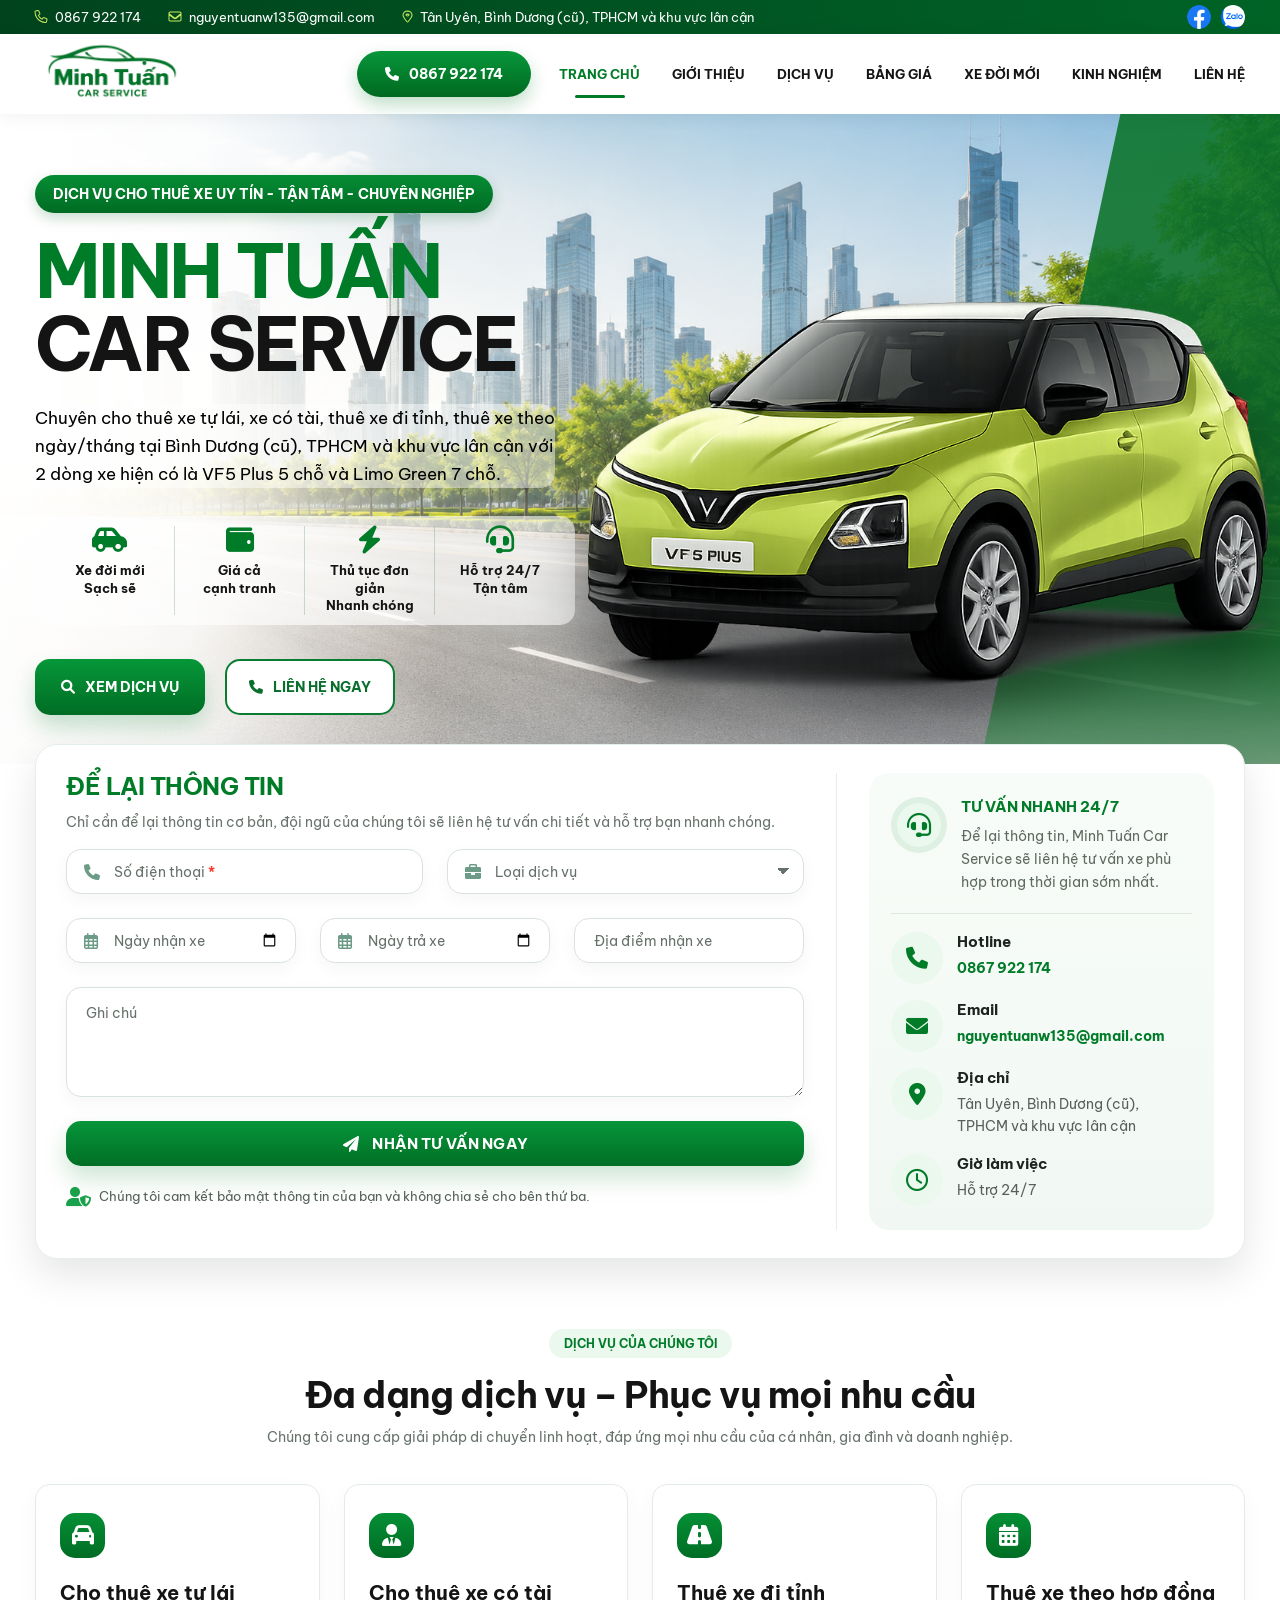
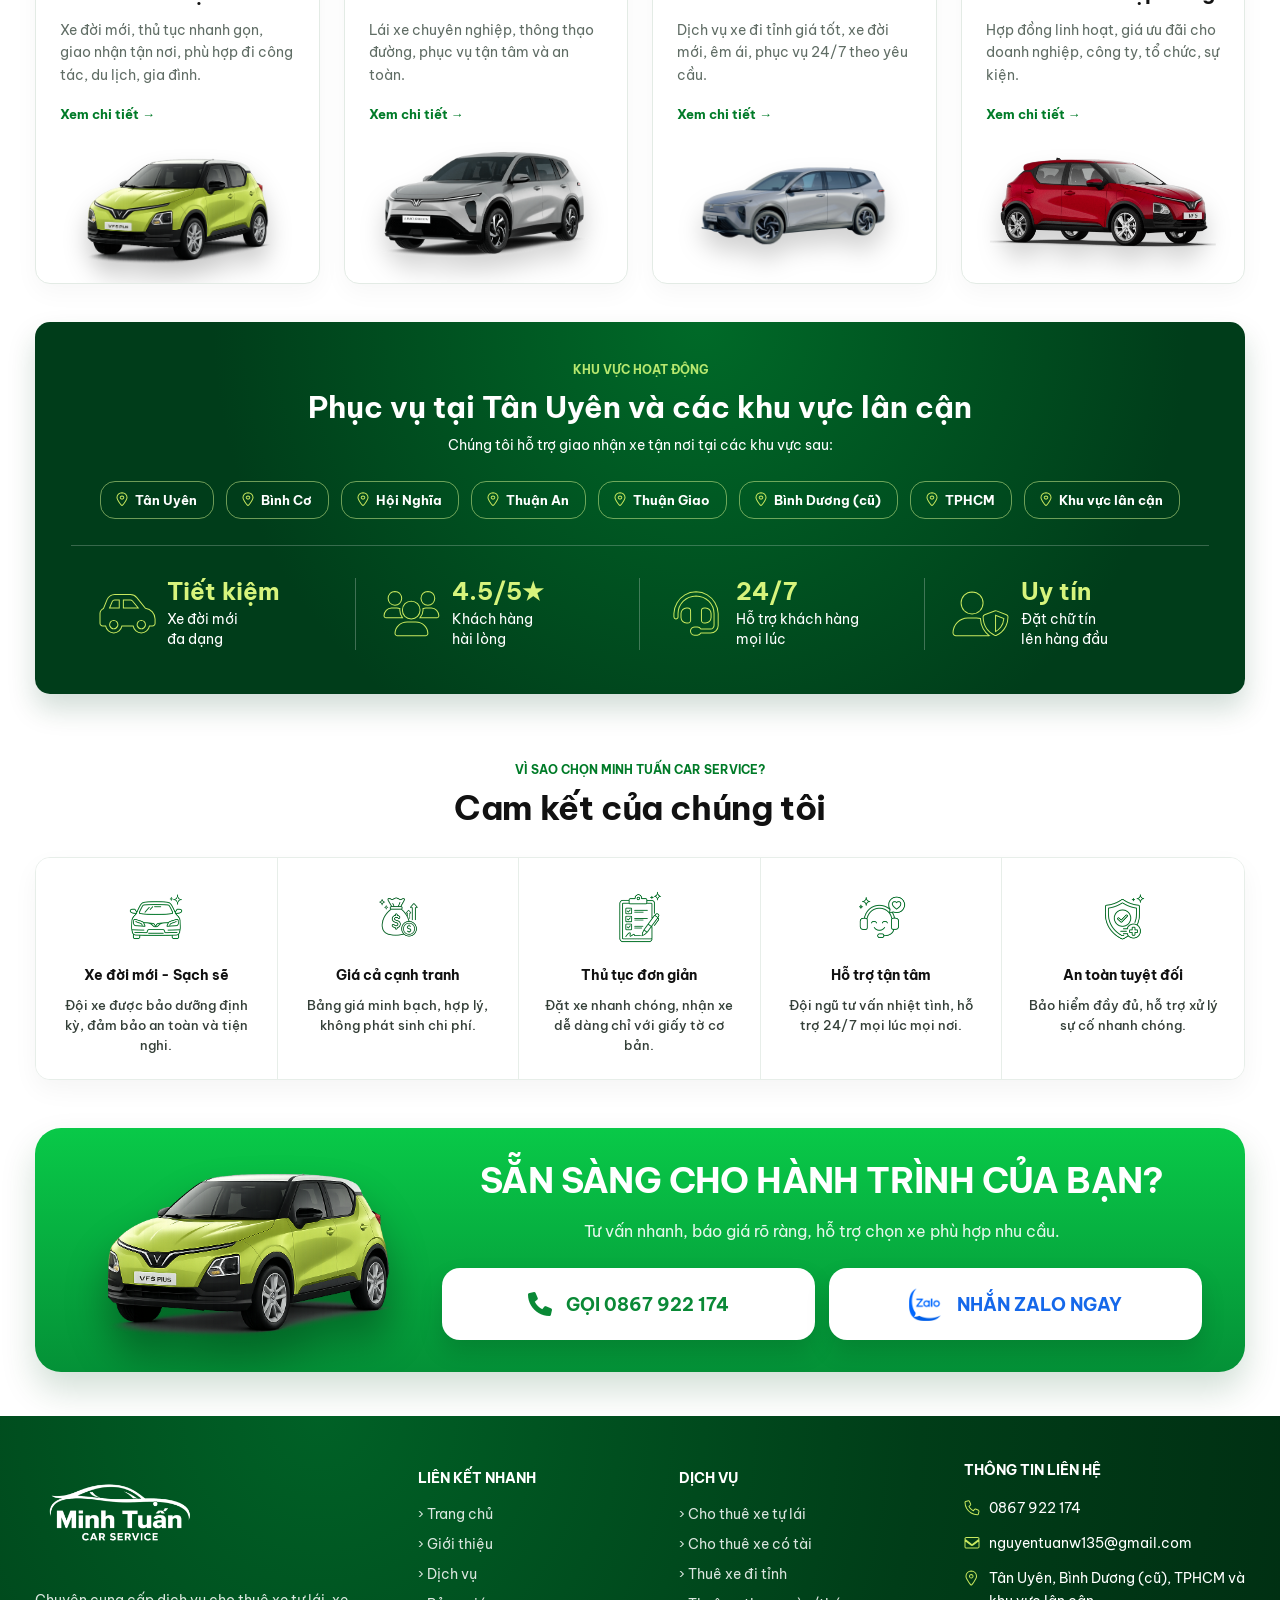
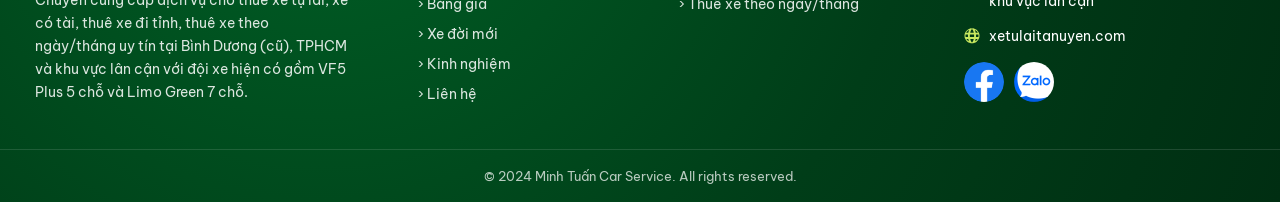
==== commit 1f71a3f3: "Update lead button animation" ====
--- a/index.html
+++ b/index.html
@@ -160,34 +160,22 @@
                 </div>
                 <div class="search-actions span-6">
                   <button class="send-btn" type="submit">
-                    <div class="svg-wrapper-1">
-                      <div class="svg-wrapper">
-                        <svg
-                          stroke="#FFFFFF"
-                          fill="#FFFFFF"
-                          xml:space="preserve"
-                          viewBox="0 0 324.018 324.017"
-                          xmlns:xlink="http://www.w3.org/1999/xlink"
-                          xmlns="http://www.w3.org/2000/svg"
-                          width="34"
-                          height="34"
-                          aria-hidden="true"
-                        >
-                          <g stroke-width="0" id="SVGRepo_bgCarrier"></g>
-                          <g stroke-linejoin="round" stroke-linecap="round" id="SVGRepo_tracerCarrier"></g>
-                          <g id="SVGRepo_iconCarrier">
-                            <g>
-                              <g>
-                                <path d="M317.833,197.111c3.346-11.148,2.455-20.541-2.65-27.945c-9.715-14.064-31.308-15.864-35.43-16.076l-8.077-4.352 l-0.528-0.217c-8.969-2.561-42.745-3.591-47.805-3.733c-7.979-3.936-14.607-7.62-20.475-10.879 c-20.536-11.413-34.107-18.958-72.959-18.958c-47.049,0-85.447,20.395-90.597,23.25c-2.812,0.212-5.297,0.404-7.646,0.59 l-6.455-8.733l7.34,0.774c2.91,0.306,4.267-1.243,3.031-3.459c-1.24-2.216-4.603-4.262-7.519-4.57l-23.951-2.524 c-2.91-0.305-4.267,1.243-3.026,3.459c1.24,2.216,4.603,4.262,7.519,4.57l3.679,0.386l8.166,11.05 c-13.823,1.315-13.823,2.139-13.823,4.371c0,18.331-2.343,22.556-2.832,23.369L0,164.443v19.019l2.248,2.89 c-0.088,2.775,0.823,5.323,2.674,7.431c5.981,6.804,19.713,7.001,21.256,7.001c4.634,0,14.211-2.366,20.78-4.153 c-0.456-0.781-0.927-1.553-1.3-2.392c-0.36-0.809-0.603-1.668-0.885-2.517c-0.811-2.485-1.362-5.096-1.362-7.845 c0-14.074,11.449-25.516,25.515-25.516s25.52,11.446,25.52,25.521c0,6.068-2.221,11.578-5.773,15.964 c-0.753,0.927-1.527,1.828-2.397,2.641c-1.022,0.958-2.089,1.859-3.254,2.641c29.332,0.109,112.164,0.514,168.708,1.771 c-0.828-0.823-1.533-1.771-2.237-2.703c-0.652-0.854-1.222-1.75-1.761-2.688c-2.164-3.744-3.5-8.025-3.5-12.655 c0-14.069,11.454-25.513,25.518-25.513c14.064,0,25.518,11.449,25.518,25.513c0,5.126-1.553,9.875-4.152,13.878 c-0.605,0.922-1.326,1.755-2.04,2.594c-0.782,0.922-1.616,1.781-2.527,2.584c5.209,0.155,9.699,0.232,13.546,0.232 c19.563,0,23.385-1.688,23.861-5.018C324.114,202.108,324.472,199.602,317.833,197.111z"></path>
-                                <path d="M52.17,195.175c3.638,5.379,9.794,8.922,16.756,8.922c0.228,0,0.44-0.062,0.663-0.073c2.576-0.083,5.043-0.61,7.291-1.574 c1.574-0.678,2.996-1.6,4.332-2.636c4.782-3.702,7.927-9.429,7.927-15.933c0-11.144-9.066-20.216-20.212-20.216 s-20.213,9.072-20.213,20.216c0,2.263,0.461,4.411,1.149,6.446c0.288,0.85,0.616,1.673,1.015,2.471 C51.279,193.606,51.667,194.434,52.17,195.175z"></path>
-                                <path d="M269.755,209.068c2.656,0,5.173-0.549,7.503-1.481c1.589-0.642,3.06-1.491,4.422-2.495 c1.035-0.767,1.988-1.616,2.863-2.559c3.34-3.604,5.432-8.389,5.432-13.681c0-11.144-9.071-20.21-20.215-20.21 s-20.216,9.066-20.216,20.21c0,4.878,1.812,9.3,4.702,12.801c0.818,0.989,1.719,1.89,2.708,2.713 c1.311,1.088,2.729,2.024,4.293,2.755C263.836,208.333,266.704,209.068,269.755,209.068z"></path>
-                              </g>
-                            </g>
-                          </g>
-                        </svg>
-                      </div>
-                    </div>
-                    <span>NHẬN TƯ VẤN NGAY</span>
+                    <span class="send-btn-icon" aria-hidden="true"><i class="fa-solid fa-paper-plane"></i></span>
+                    <span class="send-btn-car" aria-hidden="true">
+                      <svg
+                        stroke="#FFFFFF"
+                        fill="#FFFFFF"
+                        xml:space="preserve"
+                        viewBox="0 0 324.018 324.017"
+                        xmlns:xlink="http://www.w3.org/1999/xlink"
+                        xmlns="http://www.w3.org/2000/svg"
+                      >
+                        <path d="M317.833,197.111c3.346-11.148,2.455-20.541-2.65-27.945c-9.715-14.064-31.308-15.864-35.43-16.076l-8.077-4.352l-0.528-0.217c-8.969-2.561-42.745-3.591-47.805-3.733c-7.979-3.936-14.607-7.62-20.475-10.879c-20.536-11.413-34.107-18.958-72.959-18.958c-47.049,0-85.447,20.395-90.597,23.25c-2.812,0.212-5.297,0.404-7.646,0.59l-6.455-8.733l7.34,0.774c2.91,0.306,4.267-1.243,3.031-3.459c-1.24-2.216-4.603-4.262-7.519-4.57l-23.951-2.524c-2.91-0.305-4.267,1.243-3.026,3.459c1.24,2.216,4.603,4.262,7.519,4.57l3.679,0.386l8.166,11.05c-13.823,1.315-13.823,2.139-13.823,4.371c0,18.331-2.343,22.556-2.832,23.369L0,164.443v19.019l2.248,2.89c-0.088,2.775,0.823,5.323,2.674,7.431c5.981,6.804,19.713,7.001,21.256,7.001c4.634,0,14.211-2.366,20.78-4.153c-0.456-0.781-0.927-1.553-1.3-2.392c-0.36-0.809-0.603-1.668-0.885-2.517c-0.811-2.485-1.362-5.096-1.362-7.845c0-14.074,11.449-25.516,25.515-25.516s25.52,11.446,25.52,25.521c0,6.068-2.221,11.578-5.773,15.964c-0.753,0.927-1.527,1.828-2.397,2.641c-1.022,0.958-2.089,1.859-3.254,2.641c29.332,0.109,112.164,0.514,168.708,1.771c-0.828-0.823-1.533-1.771-2.237-2.703c-0.652-0.854-1.222-1.75-1.761-2.688c-2.164-3.744-3.5-8.025-3.5-12.655c0-14.069,11.454-25.513,25.518-25.513c14.064,0,25.518,11.449,25.518,25.513c0,5.126-1.553,9.875-4.152,13.878c-0.605,0.922-1.326,1.755-2.04,2.594c-0.782,0.922-1.616,1.781-2.527,2.584c5.209,0.155,9.699,0.232,13.546,0.232c19.563,0,23.385-1.688,23.861-5.018C324.114,202.108,324.472,199.602,317.833,197.111z"></path>
+                        <path d="M52.17,195.175c3.638,5.379,9.794,8.922,16.756,8.922c0.228,0,0.44-0.062,0.663-0.073c2.576-0.083,5.043-0.61,7.291-1.574c1.574-0.678,2.996-1.6,4.332-2.636c4.782-3.702,7.927-9.429,7.927-15.933c0-11.144-9.066-20.216-20.212-20.216s-20.213,9.072-20.213,20.216c0,2.263,0.461,4.411,1.149,6.446c0.288,0.85,0.616,1.673,1.015,2.471C51.279,193.606,51.667,194.434,52.17,195.175z"></path>
+                        <path d="M269.755,209.068c2.656,0,5.173-0.549,7.503-1.481c1.589-0.642,3.06-1.491,4.422-2.495c1.035-0.767,1.988-1.616,2.863-2.559c3.34-3.604,5.432-8.389,5.432-13.681c0-11.144-9.071-20.21-20.215-20.21s-20.216,9.066-20.216,20.21c0,4.878,1.812,9.3,4.702,12.801c0.818,0.989,1.719,1.89,2.708,2.713c1.311,1.088,2.729,2.024,4.293,2.755C263.836,208.333,266.704,209.068,269.755,209.068z"></path>
+                      </svg>
+                    </span>
+                    <span class="send-btn-label">NHẬN TƯ VẤN NGAY</span>
                   </button>
                   <!-- <p class="search-form-status" id="search-form-status" aria-live="polite"></p> -->
                   <p class="search-privacy-note"><i class="fa-solid fa-user-shield"></i><span>Chúng tôi cam kết bảo mật thông tin của bạn và không chia sẻ cho bên thứ ba.</span></p>
--- a/style.css
+++ b/style.css
@@ -2730,75 +2730,83 @@
 .send-btn{
   font-family:inherit;
   font-size:15px;
-  font-weight:600 !important;
+  font-weight:700 !important;
   background:linear-gradient(180deg,#07953a,#006f25);
   color:#fff;
   min-width:200px;
   height:45px;
-  padding:0 22px 0 56px;
+  padding:0 22px;
   display:flex;
   align-items:center;
   justify-content:center;
+  gap:12px;
   border:none;
   border-radius:15px;
   overflow:hidden;
-  transition:transform .2s ease, box-shadow .2s ease;
+  transition:transform .2s ease, box-shadow .2s ease, background-position .3s ease;
   cursor:pointer;
   box-shadow:0 12px 24px rgba(0,123,40,.2);
   position:relative;
-}
-
-.send-btn .svg-wrapper-1{
-  position:absolute;
-  left:16px;
-  top:50%;
-  transform:translateY(-50%);
-  transition:left .42s cubic-bezier(.22,.8,.24,1), transform .42s cubic-bezier(.22,.8,.24,1);
-}
-
-.send-btn .svg-wrapper-1,
-.send-btn .svg-wrapper{
+  isolation:isolate;
+}
+
+.send-btn-icon{
   display:flex;
   align-items:center;
   justify-content:center;
-  width:34px;
-  height:34px;
-}
-
-.send-btn span{
+  width:18px;
+  height:18px;
+  flex:0 0 auto;
+  position:relative;
+  z-index:2;
+}
+
+.send-btn-icon i{
+  font-size:16px;
+}
+
+.send-btn-label{
   display:block;
-  font-weight:600 !important;
+  font-weight:700 !important;
   line-height:1;
   letter-spacing:.01em;
-  transition:opacity .28s ease, transform .42s cubic-bezier(.22,.8,.24,1);
+  position:relative;
+  z-index:2;
   white-space:nowrap;
 }
 
-.send-btn svg{
+.send-btn-car{
+  position:absolute;
+  left:-46px;
+  top:50%;
+  width:36px;
+  height:36px;
+  transform:translateY(-50%);
+  display:flex;
+  align-items:center;
+  justify-content:center;
+  opacity:0;
+  pointer-events:none;
+  z-index:1;
+}
+
+.send-btn-car svg{
   display:block;
-  color:#fff;
-  width:34px;
-  height:34px;
-  flex:0 0 auto;
-  transform-origin:center center;
-  transition:transform .3s ease-in-out;
-}
-
-.send-btn:hover .svg-wrapper{
-  animation:send-btn-fly .6s ease-in-out infinite alternate;
-}
-
-.send-btn:hover .svg-wrapper-1{
-  left:calc(50% - 17px);
-}
-
-.send-btn:hover svg{
-  transform:scale(1.08);
-}
-
-.send-btn:hover span{
-  opacity:0;
-  transform:translateX(18px);
+  width:100%;
+  height:100%;
+  filter:drop-shadow(0 4px 8px rgba(0,0,0,.18));
+}
+
+.send-btn:hover{
+  box-shadow:0 14px 28px rgba(0,123,40,.24);
+}
+
+.send-btn:hover .send-btn-icon{
+  transform:translateX(-2px) rotate(-10deg);
+}
+
+.send-btn:hover .send-btn-car{
+  animation:send-btn-car-drive .95s cubic-bezier(.2,.7,.2,1);
 }
 
 .send-btn:active{
@@ -2809,7 +2817,7 @@
   width:100%;
   min-width:200px;
   height:45px;
-  padding:0 22px 0 56px;
+  padding:0 22px;
   border-radius:15px;
   align-self:flex-start;
   flex:0 0 auto;
@@ -2974,6 +2982,30 @@
   }
 }
 
+@keyframes send-btn-car-drive{
+  0%{
+    left:-46px;
+    opacity:0;
+    transform:translateY(-50%) scale(.9);
+  }
+
+  12%{
+    opacity:1;
+  }
+
+  78%{
+    left:calc(100% - 34px);
+    opacity:1;
+    transform:translateY(-50%) scale(1);
+  }
+
+  100%{
+    left:calc(100% + 18px);
+    opacity:0;
+    transform:translateY(-50%) scale(1);
+  }
+}
+
 .search-actions p{
   display:flex;
   align-items:flex-start;
@@ -2996,7 +3028,7 @@
   gap:8px;
   color:#55615a;
   font-size:13px;
-  text-align:left;
+  text-align:center;
   margin-top: 8px;
 }
 
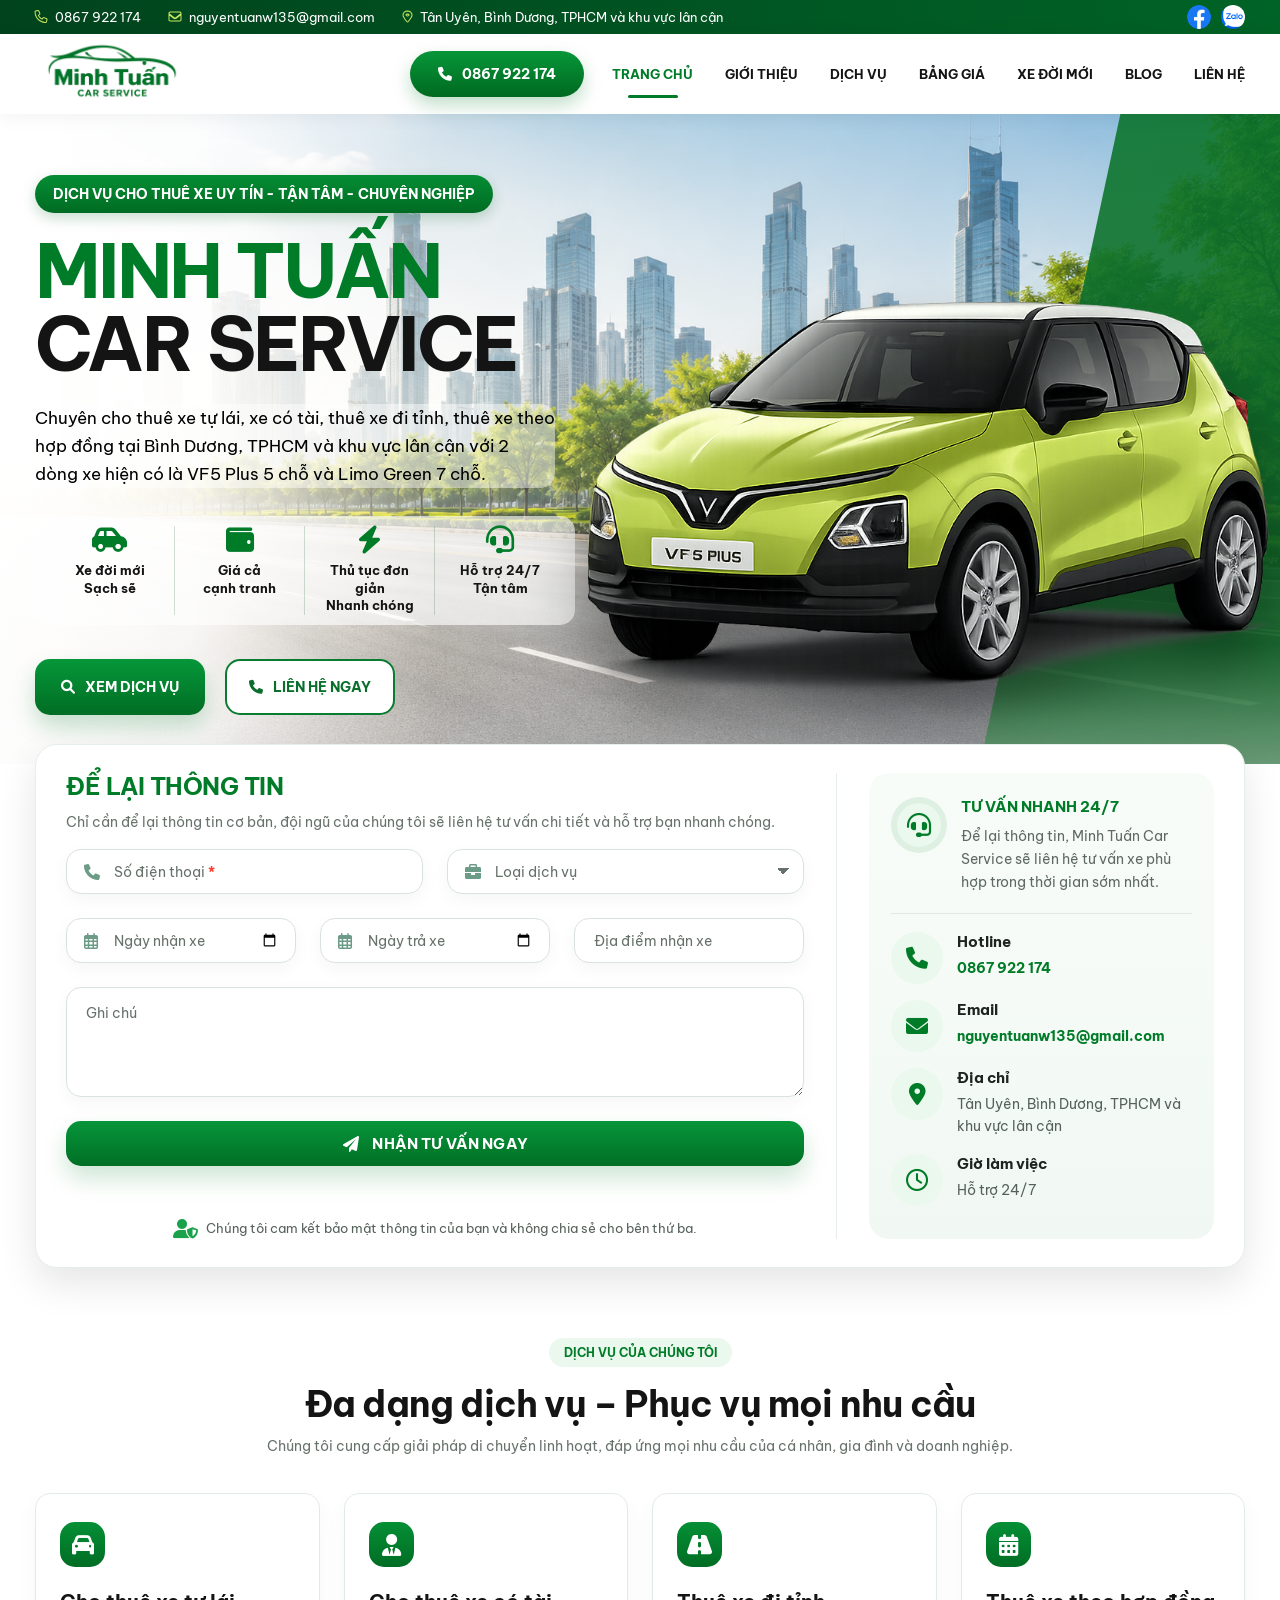
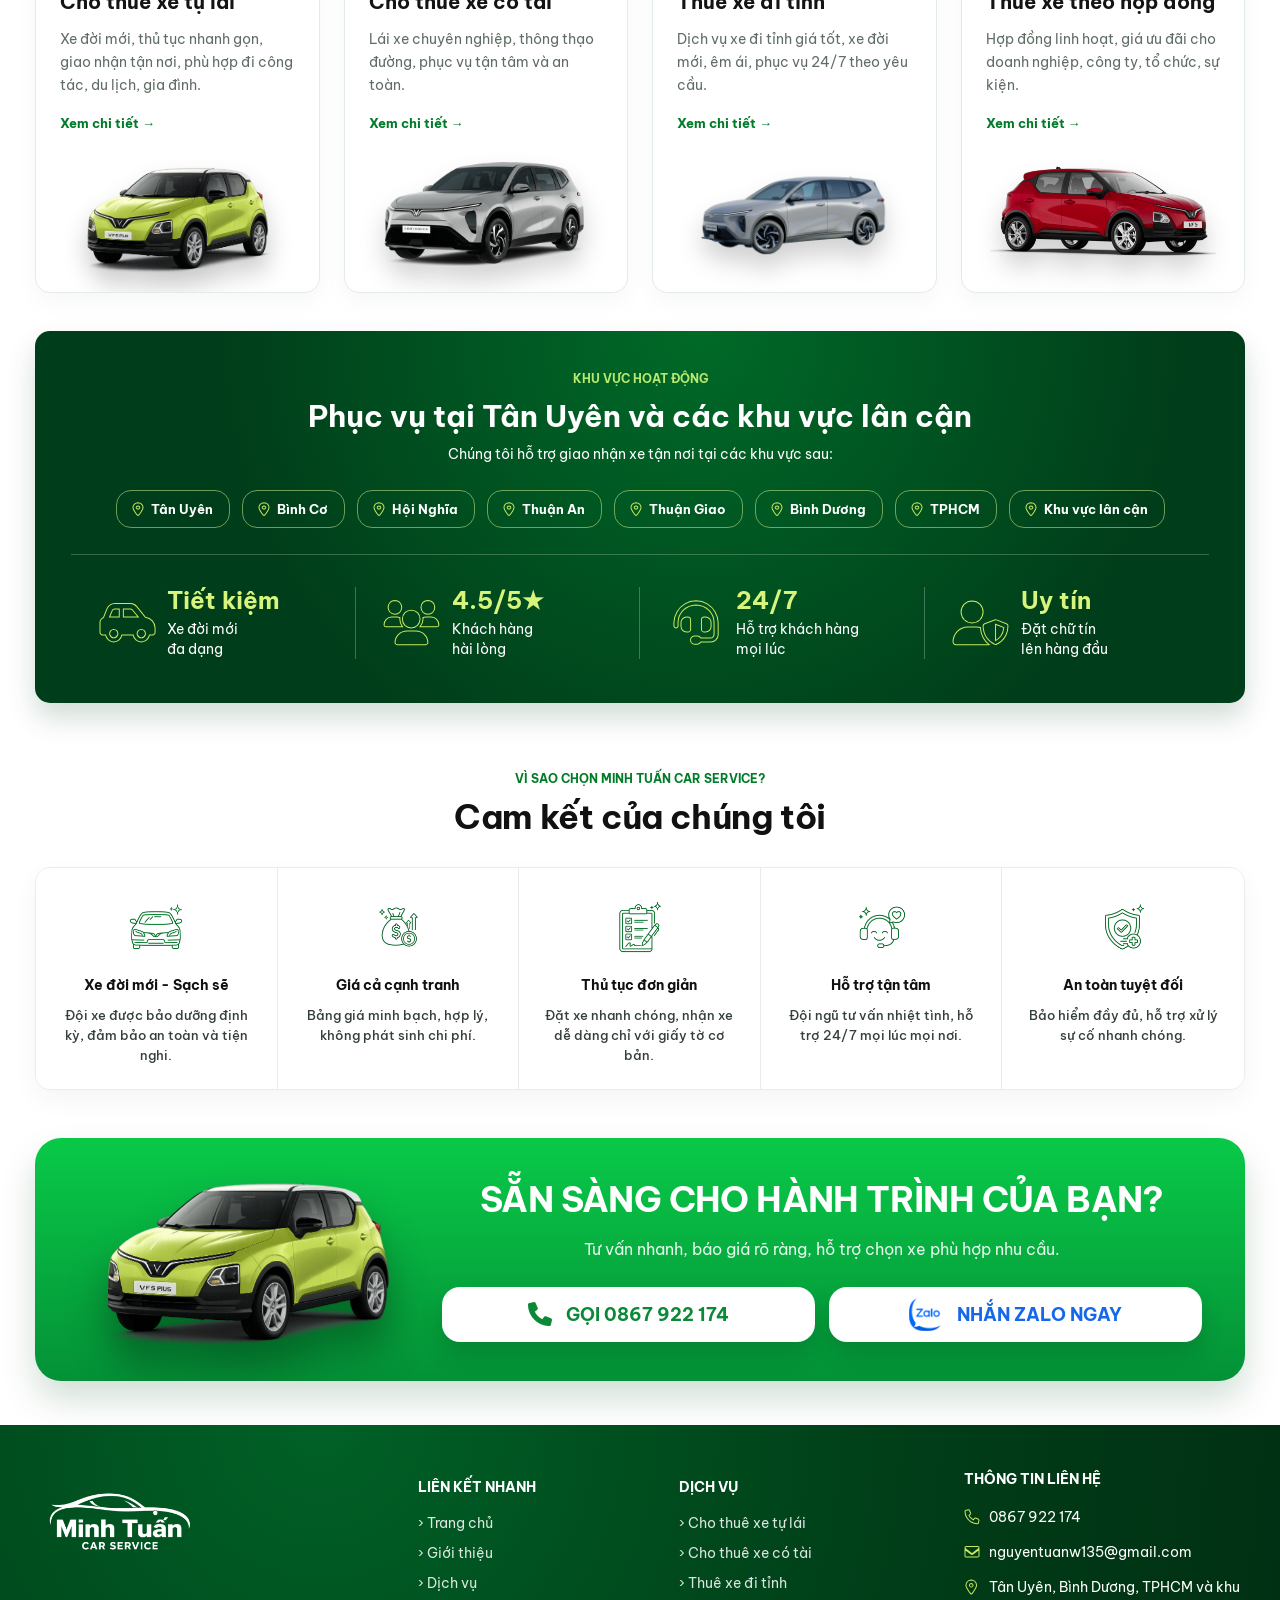
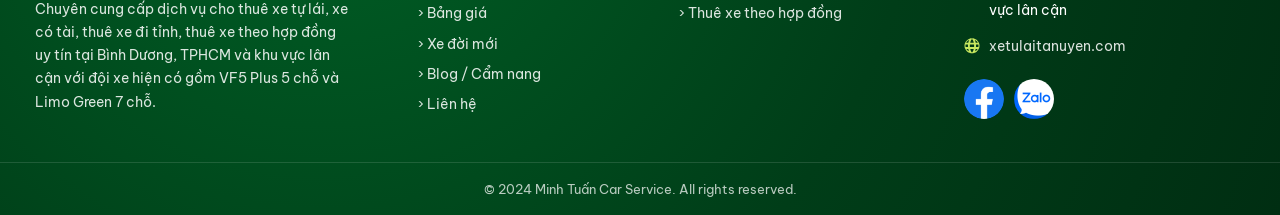
==== commit 250c9189: "Add blog pages and refine mobile UX" ====
--- a/index.html
+++ b/index.html
@@ -3,30 +3,153 @@
 <head>
   <meta charset="UTF-8" />
   <meta name="viewport" content="width=device-width, initial-scale=1.0" />
-  <title>Minh Tuấn Car Service - Cho thuê xe tự lái tại Tân Uyên</title>
-  <meta name="description" content="Minh Tuấn Car Service chuyên cho thuê xe tự lái, xe có tài, thuê xe đi tỉnh, thuê xe theo ngày/tháng tại Tân Uyên, Bình Dương (cũ), TPHCM với đội xe thực tế gồm VF5 Plus 5 chỗ và Limo Green 7 chỗ." />
+  <title>Minh Tuấn Car Service | Cho thuê xe tự lái Tân Uyên, Bình Dương</title>
+  <meta name="description" content="Minh Tuấn Car Service chuyên cho thuê xe tự lái Tân Uyên, thuê xe tự lái Bình Dương, cho thuê xe có tài Tân Uyên, thuê xe dịch vụ Bình Dương và thuê xe đi tỉnh với đội xe đời mới, hỗ trợ nhanh 24/7." />
+  <meta name="keywords" content="Minh Tuấn Car Service, cho thuê xe tự lái Tân Uyên, thuê xe tự lái Bình Dương, cho thuê xe có tài Tân Uyên, thuê xe dịch vụ Bình Dương, thuê xe đi tỉnh" />
+  <meta name="robots" content="index,follow,max-image-preview:large,max-snippet:-1,max-video-preview:-1" />
+  <meta name="author" content="Minh Tuấn Car Service" />
+  <meta name="theme-color" content="#007b28" />
+  <link rel="canonical" href="https://xetulaitanuyen.com/" />
+  <meta property="og:locale" content="vi_VN" />
+  <meta property="og:type" content="website" />
+  <meta property="og:title" content="Minh Tuấn Car Service | Cho thuê xe tự lái Tân Uyên, Bình Dương" />
+  <meta property="og:description" content="Dịch vụ cho thuê xe tự lái, xe có tài, xe đi tỉnh tại Tân Uyên, Bình Dương với đội xe đời mới, giá rõ ràng và hỗ trợ nhanh 24/7." />
+  <meta property="og:url" content="https://xetulaitanuyen.com/" />
+  <meta property="og:site_name" content="Minh Tuấn Car Service" />
+  <meta property="og:image" content="https://xetulaitanuyen.com/assets/gioi-thieu-ve-chung-toi.png" />
+  <meta property="og:image:width" content="1448" />
+  <meta property="og:image:height" content="1086" />
+  <meta property="og:image:alt" content="Minh Tuấn Car Service cho thuê xe tự lái và xe có tài tại Tân Uyên Bình Dương" />
+  <meta name="twitter:card" content="summary_large_image" />
+  <meta name="twitter:title" content="Minh Tuấn Car Service | Cho thuê xe tự lái Tân Uyên, Bình Dương" />
+  <meta name="twitter:description" content="Cho thuê xe tự lái, xe có tài, xe đi tỉnh tại Tân Uyên, Bình Dương. Tư vấn nhanh, giá rõ ràng, hỗ trợ 24/7." />
+  <meta name="twitter:image" content="https://xetulaitanuyen.com/assets/gioi-thieu-ve-chung-toi.png" />
   <link rel="preconnect" href="https://fonts.googleapis.com">
   <link rel="preconnect" href="https://fonts.gstatic.com" crossorigin>
+  <link rel="preconnect" href="https://cdnjs.cloudflare.com" crossorigin>
+  <link rel="preload" as="image" href="./assets/vf5-plus.png" imagesrcset="./assets/vf5-plus.png">
   <link href="https://fonts.googleapis.com/css2?family=Be+Vietnam+Pro:wght@400;500;600;700;800;900&display=swap" rel="stylesheet">
-  <link rel="stylesheet" href="./style.css?v=scroll-reveal-12" />
+  <link rel="stylesheet" href="./style.css?v=seo-ux-13" />
   <link rel="stylesheet" href="https://cdnjs.cloudflare.com/ajax/libs/font-awesome/6.0.0/css/all.min.css" />
-  <link rel="icon" href="./assets/fav.png" type="image/x-icon">
-  <script src="./site.js?v=scroll-reveal-12" defer></script>
+  <link rel="icon" href="./assets/fav.png" type="image/png">
+  <link rel="apple-touch-icon" href="./assets/fav2.png">
+  <link rel="manifest" href="./site.webmanifest">
+  <script src="./site.js?v=seo-ux-13" defer></script>
+  <script type="application/ld+json">
+    {
+      "@context": "https://schema.org",
+      "@graph": [
+        {
+          "@type": "WebSite",
+          "@id": "https://xetulaitanuyen.com/#website",
+          "url": "https://xetulaitanuyen.com/",
+          "name": "Minh Tuấn Car Service",
+          "inLanguage": "vi-VN"
+        },
+        {
+          "@type": "WebPage",
+          "@id": "https://xetulaitanuyen.com/#webpage",
+          "url": "https://xetulaitanuyen.com/",
+          "name": "Minh Tuấn Car Service | Cho thuê xe tự lái Tân Uyên, Bình Dương",
+          "isPartOf": {
+            "@id": "https://xetulaitanuyen.com/#website"
+          },
+          "description": "Landing page dịch vụ cho thuê xe tự lái, xe có tài và xe đi tỉnh tại Tân Uyên, Bình Dương của Minh Tuấn Car Service.",
+          "inLanguage": "vi-VN"
+        },
+        {
+          "@type": "LocalBusiness",
+          "@id": "https://xetulaitanuyen.com/#localbusiness",
+          "name": "Minh Tuấn Car Service",
+          "url": "https://xetulaitanuyen.com/",
+          "image": "https://xetulaitanuyen.com/assets/gioi-thieu-ve-chung-toi.png",
+          "telephone": "+84867922174",
+          "email": "nguyentuanw135@gmail.com",
+          "priceRange": "$$",
+          "description": "Dịch vụ cho thuê xe tự lái, cho thuê xe có tài, thuê xe dịch vụ Bình Dương và thuê xe đi tỉnh tại Tân Uyên với đội xe đời mới, hỗ trợ nhanh 24/7.",
+          "address": {
+            "@type": "PostalAddress",
+            "addressLocality": "Tân Uyên",
+            "addressRegion": "Bình Dương",
+            "addressCountry": "VN"
+          },
+          "areaServed": [
+            "Tân Uyên",
+            "Bình Dương",
+            "TPHCM",
+            "Thuận An",
+            "Thuận Giao",
+            "Khu vực lân cận"
+          ],
+          "openingHoursSpecification": [
+            {
+              "@type": "OpeningHoursSpecification",
+              "dayOfWeek": [
+                "Monday",
+                "Tuesday",
+                "Wednesday",
+                "Thursday",
+                "Friday",
+                "Saturday",
+                "Sunday"
+              ],
+              "opens": "00:00",
+              "closes": "23:59"
+            }
+          ],
+          "hasOfferCatalog": {
+            "@type": "OfferCatalog",
+            "name": "Dịch vụ cho thuê xe",
+            "itemListElement": [
+              {
+                "@type": "Offer",
+                "itemOffered": {
+                  "@type": "Service",
+                  "name": "Cho thuê xe tự lái Tân Uyên"
+                }
+              },
+              {
+                "@type": "Offer",
+                "itemOffered": {
+                  "@type": "Service",
+                  "name": "Cho thuê xe có tài Tân Uyên"
+                }
+              },
+              {
+                "@type": "Offer",
+                "itemOffered": {
+                  "@type": "Service",
+                  "name": "Thuê xe đi tỉnh"
+                }
+              },
+              {
+                "@type": "Offer",
+                "itemOffered": {
+                  "@type": "Service",
+                  "name": "Thuê xe theo hợp đồng"
+                }
+              }
+            ]
+          }
+        }
+      ]
+    }
+  </script>
 </head>
 <body>
   <div class="topbar">
     <div class="container topbar-inner">
       <div class="top-left">
-        <span class="contact-item"><i class="fa-solid fa-phone"></i><span>0867 922 174</span></span>
-        <span class="contact-item"><i class="fa-solid fa-envelope"></i><span>nguyentuanw135@gmail.com</span></span>
-        <span class="contact-item"><i class="fa-solid fa-location-dot"></i><span>Tân Uyên, Bình Dương (cũ), TPHCM và khu vực lân cận</span></span>
+        <a class="contact-item" href="tel:0867922174" aria-label="Gọi Minh Tuấn Car Service qua số 0867 922 174"><i class="fa-solid fa-phone"></i><span>0867 922 174</span></a>
+        <a class="contact-item" href="mailto:nguyentuanw135@gmail.com" aria-label="Gửi email đến Minh Tuấn Car Service"><i class="fa-solid fa-envelope"></i><span>nguyentuanw135@gmail.com</span></a>
+        <span class="contact-item"><i class="fa-solid fa-location-dot"></i><span>Tân Uyên, Bình Dương, TPHCM và khu vực lân cận</span></span>
       </div>
       <div class="socials">
         <a href="https://www.facebook.com/" target="_blank" rel="noopener noreferrer" aria-label="Facebook">
-          <img src="assets/icon_fb.png" alt="Facebook">
+          <img src="assets/icon_fb.png" alt="Facebook" width="2143" height="2143">
         </a>
         <a href="https://zalo.me/0867922174" target="_blank" rel="noopener noreferrer" aria-label="Zalo">
-          <img src="assets/Icon_of_Zalo.png" alt="Zalo">
+          <img src="assets/Icon_of_Zalo.png" alt="Zalo" width="1280" height="1280">
         </a>
       </div>
     </div>
@@ -34,11 +157,11 @@
 
   <header class="header">
     <div class="container nav-wrap">
-      <a href="#" class="logo-link">
-        <img src="./assets/logo.png" alt="Minh Tuấn Car Service" class="logo">
+      <a href="#top" class="logo-link" aria-label="Về đầu trang Minh Tuấn Car Service">
+        <img src="./assets/logo.png" alt="Logo Minh Tuấn Car Service" class="logo" width="612" height="408">
       </a>
       <div class="header-actions">
-        <a class="phone-btn" href="tel:0867922174"><i class="fa-solid fa-phone"></i><span>0867 922 174</span></a>
+        <a class="phone-btn" href="tel:0867922174" aria-label="Gọi ngay cho Minh Tuấn Car Service"><i class="fa-solid fa-phone"></i><span>0867 922 174</span></a>
         <button class="menu-toggle" type="button" aria-expanded="false" aria-controls="primary-nav" aria-label="Mở menu điều hướng">
           <span></span>
           <span></span>
@@ -51,7 +174,7 @@
         <a href="#services">DỊCH VỤ</a>
         <a href="#price">BẢNG GIÁ</a>
         <a href="#cars">XE ĐỜI MỚI</a>
-        <a href="#blog">KINH NGHIỆM</a>
+        <a href="blog/">BLOG</a>
         <a href="#contact">LIÊN HỆ</a>
       </nav>
     </div>
@@ -65,7 +188,7 @@
         <div class="hero-content">
           <div class="pill">DỊCH VỤ CHO THUÊ XE UY TÍN - TẬN TÂM - CHUYÊN NGHIỆP</div>
           <h1><span>MINH TUẤN</span> CAR SERVICE</h1>
-          <p class="hero-desc">Chuyên cho thuê xe tự lái, xe có tài, thuê xe đi tỉnh, thuê xe theo ngày/tháng tại Bình Dương (cũ), TPHCM và khu vực lân cận với 2 dòng xe hiện có là VF5 Plus 5 chỗ và Limo Green 7 chỗ.</p>
+          <p class="hero-desc">Chuyên cho thuê xe tự lái, xe có tài, thuê xe đi tỉnh, thuê xe theo hợp đồng tại Bình Dương, TPHCM và khu vực lân cận với 2 dòng xe hiện có là VF5 Plus 5 chỗ và Limo Green 7 chỗ.</p>
 
           <div class="features">
             <div class="feature-item">
@@ -91,20 +214,20 @@
           </div>
 
           <div class="hero-actions">
-            <a class="btn primary" href="#services"><i class="fa-solid fa-magnifying-glass"></i><span>XEM DỊCH VỤ</span></a>
-            <a class="btn outline" href="tel:0867922174"><i class="fa-solid fa-phone"></i><span>LIÊN HỆ NGAY</span></a>
+            <a class="btn primary" href="#services" aria-label="Xem các dịch vụ thuê xe của Minh Tuấn Car Service"><i class="fa-solid fa-magnifying-glass"></i><span>XEM DỊCH VỤ</span></a>
+            <a class="btn outline" href="tel:0867922174" aria-label="Gọi ngay để được tư vấn thuê xe"><i class="fa-solid fa-phone"></i><span>LIÊN HỆ NGAY</span></a>
           </div>
         </div>
 
         <div class="hero-car-wrap">
-          <img src="./assets/vf5-plus.png" alt="VinFast VF5 Plus 5 chỗ" class="hero-car">
+          <img src="./assets/vf5-plus.png" alt="Xe VinFast VF5 Plus 5 chỗ của Minh Tuấn Car Service" class="hero-car" width="944" height="589" fetchpriority="high" decoding="async">
         </div>
       </div>
     </section>
 
     <section class="search-section">
       <div class="container">
-        <form class="search-box" id="lead-form" novalidate>
+        <form class="search-box" id="lead-form" novalidate aria-describedby="search-form-status">
           <div class="search-form-layout">
             <div class="search-form-main">
               <div class="search-heading">
@@ -115,19 +238,19 @@
                 <div class="span-3">
                   <div class="inputGroup has-icon">
                     <i class="inputGroup-icon fa-solid fa-phone" aria-hidden="true"></i>
-                    <input id="contact-phone" name="phone" type="tel" required autocomplete="off">
+                    <input id="contact-phone" name="phone" type="tel" required autocomplete="tel-national" inputmode="numeric" aria-label="Số điện thoại liên hệ">
                     <label for="contact-phone">Số điện thoại <b>*</b></label>
                   </div>
                 </div>
                 <div class="span-3">
                   <div class="inputGroup has-icon">
                     <i class="inputGroup-icon fa-solid fa-briefcase" aria-hidden="true"></i>
-                    <select id="service-type" name="service">
+                    <select id="service-type" name="service" aria-label="Loại dịch vụ">
                       <option value="" selected disabled></option>
                       <option value="Tự lái">Tự lái</option>
                       <option value="Có tài">Có tài</option>
                       <option value="Đi tỉnh">Đi tỉnh</option>
-                      <option value="Theo ngày/tháng">Theo ngày/tháng</option>
+                      <option value="Theo hợp đồng">Theo hợp đồng</option>
                     </select>
                     <label for="service-type">Loại dịch vụ</label>
                   </div>
@@ -135,31 +258,31 @@
                  <div class="span-2">
                   <div class="inputGroup inputGroup-date has-icon">
                     <i class="inputGroup-icon fa-regular fa-calendar-days" aria-hidden="true"></i>
-                    <input id="pickup-date" name="pickup_date" type="date" autocomplete="off">
+                    <input id="pickup-date" name="pickup_date" type="date" autocomplete="off" aria-label="Ngày nhận xe">
                     <label for="pickup-date">Ngày nhận xe</label>
                   </div>
                 </div>
                 <div class="span-2">
                   <div class="inputGroup inputGroup-date has-icon">
                     <i class="inputGroup-icon fa-regular fa-calendar-days" aria-hidden="true"></i>
-                    <input id="return-date" name="return_date" type="date" autocomplete="off">
+                    <input id="return-date" name="return_date" type="date" autocomplete="off" aria-label="Ngày trả xe">
                     <label for="return-date">Ngày trả xe</label>
                   </div>
                 </div>
                 <div class="span-2">
                   <div class="inputGroup">
-                    <input id="pickup-location" name="pickup_location" type="text" autocomplete="off">
+                    <input id="pickup-location" name="pickup_location" type="text" autocomplete="street-address" aria-label="Địa điểm nhận xe">
                     <label for="pickup-location">Địa điểm nhận xe</label>
                   </div>
                 </div>
                 <div class="span-6">
                   <div class="inputGroup inputGroup-textarea">
-                    <textarea id="customer-note" name="customer_note" rows="4"></textarea>
+                    <textarea id="customer-note" name="customer_note" rows="4" aria-label="Ghi chú thêm"></textarea>
                     <label for="customer-note">Ghi chú</label>
                   </div>
                 </div>
                 <div class="search-actions span-6">
-                  <button class="send-btn" type="submit">
+                  <button class="send-btn" type="submit" aria-label="Nhận tư vấn ngay qua form liên hệ">
                     <span class="send-btn-icon" aria-hidden="true"><i class="fa-solid fa-paper-plane"></i></span>
                     <span class="send-btn-car" aria-hidden="true">
                       <svg
@@ -177,7 +300,7 @@
                     </span>
                     <span class="send-btn-label">NHẬN TƯ VẤN NGAY</span>
                   </button>
-                  <!-- <p class="search-form-status" id="search-form-status" aria-live="polite"></p> -->
+                  <p class="search-form-status" id="search-form-status" aria-live="polite"></p>
                   <p class="search-privacy-note"><i class="fa-solid fa-user-shield"></i><span>Chúng tôi cam kết bảo mật thông tin của bạn và không chia sẻ cho bên thứ ba.</span></p>
                 </div>
               </div>
@@ -211,7 +334,7 @@
                   <div class="search-side-icon"><i class="fa-solid fa-location-dot"></i></div>
                   <div>
                     <strong>Địa chỉ</strong>
-                    <span>Tân Uyên, Bình Dương (cũ), TPHCM và khu vực lân cận</span>
+                    <span>Tân Uyên, Bình Dương, TPHCM và khu vực lân cận</span>
                   </div>
                 </div>
                 <div class="search-side-item">
@@ -241,29 +364,29 @@
             <div class="circle-icon"><i class="fa-solid fa-car"></i></div>
             <h3>Cho thuê xe tự lái</h3>
             <p>Xe đời mới, thủ tục nhanh gọn, giao nhận tận nơi, phù hợp đi công tác, du lịch, gia đình.</p>
-            <a href="#">Xem chi tiết →</a>
-            <img src="./assets/vf5-plus.png" alt="Cho thuê xe tự lái VF5 Plus 5 chỗ">
+            <a href="#contact" aria-label="Nhận tư vấn dịch vụ cho thuê xe tự lái">Xem chi tiết →</a>
+            <img src="./assets/vf5-plus.png" alt="Dịch vụ cho thuê xe tự lái VinFast VF5 Plus 5 chỗ" width="944" height="589" loading="lazy" decoding="async">
           </article>
           <article class="service-card card-limo">
             <div class="circle-icon"><i class="fa-solid fa-user-tie"></i></div>
             <h3>Cho thuê xe có tài</h3>
             <p>Lái xe chuyên nghiệp, thông thạo đường, phục vụ tận tâm và an toàn.</p>
-            <a href="#">Xem chi tiết →</a>
-            <img src="./assets/limo-green-7c-xam.png" alt="Cho thuê xe có tài Limo Green 7 chỗ">
+            <a href="#contact" aria-label="Nhận tư vấn dịch vụ cho thuê xe có tài">Xem chi tiết →</a>
+            <img src="./assets/limo-green-7c-xam.png" alt="Dịch vụ cho thuê xe có tài Limo Green 7 chỗ" width="1330" height="696" loading="lazy" decoding="async">
           </article>
           <article class="service-card card-limo">
             <div class="circle-icon"><i class="fa-solid fa-road"></i></div>
             <h3>Thuê xe đi tỉnh</h3>
             <p>Dịch vụ xe đi tỉnh giá tốt, xe đời mới, êm ái, phục vụ 24/7 theo yêu cầu.</p>
-            <a href="#">Xem chi tiết →</a>
-            <img src="./assets/limo-green-7c-xam2.png" alt="Thuê xe đi tỉnh Limo Green 7 chỗ">
+            <a href="#contact" aria-label="Nhận tư vấn dịch vụ thuê xe đi tỉnh">Xem chi tiết →</a>
+            <img src="./assets/limo-green-7c-xam2.png" alt="Dịch vụ thuê xe đi tỉnh Limo Green 7 chỗ" width="1000" height="400" loading="lazy" decoding="async">
           </article>
           <article class="service-card card-vf5-red">
             <div class="circle-icon"><i class="fa-solid fa-calendar-days"></i></div>
             <h3>Thuê xe theo hợp đồng</h3>
             <p>Hợp đồng linh hoạt, giá ưu đãi cho doanh nghiệp, công ty, tổ chức, sự kiện.</p>
-            <a href="#">Xem chi tiết →</a>
-            <img src="./assets/vf5-plus-red.png" alt="Thuê xe theo hợp đồng">
+            <a href="#contact" aria-label="Nhận tư vấn dịch vụ thuê xe theo hợp đồng">Xem chi tiết →</a>
+            <img src="./assets/vf5-plus-red.png" alt="Dịch vụ thuê xe theo hợp đồng" width="890" height="504" loading="lazy" decoding="async">
           </article>
         </div>
       </div>
@@ -282,7 +405,7 @@
             <b><i class="fa-solid fa-location-dot"></i><span>Hội Nghĩa</span></b>
             <b><i class="fa-solid fa-location-dot"></i><span>Thuận An</span></b>
             <b><i class="fa-solid fa-location-dot"></i><span>Thuận Giao</span></b>
-            <b><i class="fa-solid fa-location-dot"></i><span>Bình Dương (cũ)</span></b>
+            <b><i class="fa-solid fa-location-dot"></i><span>Bình Dương</span></b>
             <b><i class="fa-solid fa-location-dot"></i><span>TPHCM</span></b>
             <b><i class="fa-solid fa-location-dot"></i><span>Khu vực lân cận</span></b>
           </div>
@@ -323,35 +446,35 @@
         <div class="commit-grid" id="cars">
           <article>
             <div class="commit-icon">
-              <img src="./assets/xe.png" alt="Xe đời mới - Sạch sẽ">
+              <img src="./assets/xe.png" alt="Xe đời mới sạch sẽ" width="500" height="500" loading="lazy" decoding="async">
             </div>
             <h3>Xe đời mới - Sạch sẽ</h3>
             <p>Đội xe được bảo dưỡng định kỳ, đảm bảo an toàn và tiện nghi.</p>
           </article>
           <article>
             <div class="commit-icon">
-              <img src="./assets/gia_ca_canh_tranh.png" alt="Giá cả cạnh tranh">
+              <img src="./assets/gia_ca_canh_tranh.png" alt="Giá cả cạnh tranh" width="500" height="500" loading="lazy" decoding="async">
             </div>
             <h3>Giá cả cạnh tranh</h3>
             <p>Bảng giá minh bạch, hợp lý, không phát sinh chi phí.</p>
           </article>
           <article>
             <div class="commit-icon">
-              <img src="./assets/thu_tuc_don_gian.png" alt="Thủ tục đơn giản">
+              <img src="./assets/thu_tuc_don_gian.png" alt="Thủ tục đơn giản" width="500" height="500" loading="lazy" decoding="async">
             </div>
             <h3>Thủ tục đơn giản</h3>
             <p>Đặt xe nhanh chóng, nhận xe dễ dàng chỉ với giấy tờ cơ bản.</p>
           </article>
           <article>
             <div class="commit-icon">
-              <img src="./assets/ho_tro_tan_tam.png" alt="Hỗ trợ tận tâm">
+              <img src="./assets/ho_tro_tan_tam.png" alt="Hỗ trợ tận tâm" width="500" height="500" loading="lazy" decoding="async">
             </div>
             <h3>Hỗ trợ tận tâm</h3>
             <p>Đội ngũ tư vấn nhiệt tình, hỗ trợ 24/7 mọi lúc mọi nơi.</p>
           </article>
           <article>
             <div class="commit-icon">
-              <img src="./assets/an_toan.png" alt="An toàn tuyệt đối">
+              <img src="./assets/an_toan.png" alt="An toàn tuyệt đối" width="500" height="500" loading="lazy" decoding="async">
             </div>
             <h3>An toàn tuyệt đối</h3>
             <p>Bảo hiểm đầy đủ, hỗ trợ xử lý sự cố nhanh chóng.</p>
@@ -364,14 +487,14 @@
       <div class="container">
         <div class="cta-box">
           <div class="cta-visual">
-            <img src="./assets/vf5-plus.png" alt="VF5 Plus">
+            <img src="./assets/vf5-plus.png" alt="Xe VF5 Plus sẵn sàng cho hành trình của bạn" width="944" height="589" loading="lazy" decoding="async">
           </div>
           <div class="cta-copy">
             <h2>Sẵn sàng cho hành trình của bạn?</h2>
             <p>Tư vấn nhanh, báo giá rõ ràng, hỗ trợ chọn xe phù hợp nhu cầu.</p>
             <div class="cta-actions">
-              <a class="cta-call" href="tel:0867922174"><i class="fa-solid fa-phone"></i> <span>GỌI 0867 922 174</span></a>
-              <a class="cta-zalo" href="https://zalo.me/0867922174" target="_blank" rel="noopener noreferrer"><img src="assets/Icon_of_Zalo.png" alt="Zalo"><span>NHẮN ZALO NGAY</span></a>
+              <a class="cta-call" href="tel:0867922174" aria-label="Gọi ngay số 0867 922 174"><i class="fa-solid fa-phone"></i> <span>GỌI 0867 922 174</span></a>
+              <a class="cta-zalo" href="https://zalo.me/0867922174" target="_blank" rel="noopener noreferrer" aria-label="Nhắn Zalo ngay cho Minh Tuấn Car Service"><img src="assets/Icon_of_Zalo.png" alt="Zalo" width="1280" height="1280"><span>NHẮN ZALO NGAY</span></a>
             </div>
           </div>
         </div>
@@ -403,38 +526,38 @@
   <footer class="footer">
     <div class="container footer-grid" id="blog">
       <div class="footer-brand">
-        <img src="./assets/logo.png" alt="Minh Tuấn Car Service">
-        <p>Chuyên cung cấp dịch vụ cho thuê xe tự lái, xe có tài, thuê xe đi tỉnh, thuê xe theo ngày/tháng uy tín tại Bình Dương (cũ), TPHCM và khu vực lân cận với đội xe hiện có gồm VF5 Plus 5 chỗ và Limo Green 7 chỗ.</p>
+        <img src="./assets/logo.png" alt="Logo Minh Tuấn Car Service" width="612" height="408" loading="lazy" decoding="async">
+        <p>Chuyên cung cấp dịch vụ cho thuê xe tự lái, xe có tài, thuê xe đi tỉnh, thuê xe theo hợp đồng uy tín tại Bình Dương, TPHCM và khu vực lân cận với đội xe hiện có gồm VF5 Plus 5 chỗ và Limo Green 7 chỗ.</p>
       </div>
       <div>
         <h4>LIÊN KẾT NHANH</h4>
-        <a href="#">› Trang chủ</a>
-        <a href="#">› Giới thiệu</a>
-        <a href="#">› Dịch vụ</a>
-        <a href="#">› Bảng giá</a>
-        <a href="#">› Xe đời mới</a>
-        <a href="#">› Kinh nghiệm</a>
-        <a href="#">› Liên hệ</a>
+        <a href="#top">› Trang chủ</a>
+        <a href="gioi-thieu.html">› Giới thiệu</a>
+        <a href="#services">› Dịch vụ</a>
+        <a href="#price">› Bảng giá</a>
+        <a href="#cars">› Xe đời mới</a>
+        <a href="blog/">› Blog / Cẩm nang</a>
+        <a href="#contact">› Liên hệ</a>
       </div>
       <div>
         <h4>DỊCH VỤ</h4>
-        <a href="#">› Cho thuê xe tự lái</a>
-        <a href="#">› Cho thuê xe có tài</a>
-        <a href="#">› Thuê xe đi tỉnh</a>
-        <a href="#">› Thuê xe theo ngày/tháng</a>
+        <a href="#contact">› Cho thuê xe tự lái</a>
+        <a href="#contact">› Cho thuê xe có tài</a>
+        <a href="#contact">› Thuê xe đi tỉnh</a>
+        <a href="#contact">› Thuê xe theo hợp đồng</a>
       </div>
       <div class="footer-lh">
         <h4>THÔNG TIN LIÊN HỆ</h4>
         <p><i class="fa-solid fa-phone"></i> <span>0867 922 174</span></p>
         <p><i class="fa-solid fa-envelope"></i> <span>nguyentuanw135@gmail.com</span></p>
-        <p><i class="fa-solid fa-map-marker-alt"></i> <span>Tân Uyên, Bình Dương (cũ), TPHCM và khu vực lân cận</span></p>
-        <p><i class="fas fa-globe"></i> <span>xetulaitanuyen.com</span></p>
+        <p><i class="fa-solid fa-map-marker-alt"></i> <span>Tân Uyên, Bình Dương, TPHCM và khu vực lân cận</span></p>
+        <p><i class="fas fa-globe"></i> <a href="https://xetulaitanuyen.com/" target="_blank" rel="noopener noreferrer">xetulaitanuyen.com</a></p>
         <div class="footer-social">
           <a href="https://www.facebook.com/" target="_blank" rel="noopener noreferrer" aria-label="Facebook">
-            <img src="assets/icon_fb.png" alt="Facebook">
+            <img src="assets/icon_fb.png" alt="Facebook" width="2143" height="2143" loading="lazy" decoding="async">
           </a>
           <a href="https://zalo.me/0867922174" target="_blank" rel="noopener noreferrer" aria-label="Zalo">
-            <img src="assets/Icon_of_Zalo.png" alt="Zalo">
+            <img src="assets/Icon_of_Zalo.png" alt="Zalo" width="1280" height="1280" loading="lazy" decoding="async">
           </a>
         </div>
       </div>
--- a/style.css
+++ b/style.css
@@ -28,6 +28,14 @@
   background:#fff;
 }
 a{text-decoration:none;color:inherit}
+a:focus-visible,
+button:focus-visible,
+input:focus-visible,
+select:focus-visible,
+textarea:focus-visible{
+  outline:3px solid rgba(0,123,40,.22);
+  outline-offset:2px;
+}
 img,
 svg,
 video{
@@ -35,6 +43,7 @@
   display:block;
 }
 img{
+  height:auto;
   user-select:none;
   -webkit-user-select:none;
   -moz-user-select:none;
@@ -630,7 +639,7 @@
 .commit{padding:0 0 48px;background:#fff}.commit .section-title{text-align:center;margin-bottom:28px}.commit .section-title span{display:inline-block;margin-bottom:10px;color:#007b28;font-size:12px;font-weight:700;text-transform:uppercase;background:transparent;padding:0}.commit .section-title h2{margin:0;color:#111;font-size:34px;font-weight:700;line-height:1.25;letter-spacing:-.4px}.commit-grid{display:grid;grid-template-columns:repeat(5,1fr);background:#fff;border:1px solid #e7eee9;border-radius:15px;box-shadow:0 10px 26px rgba(0,0,0,.045);overflow:hidden}.commit-grid article{min-height:172px;padding:28px 20px 24px;text-align:center;background:#fff;border-right:1px solid #e7eee9}.commit-grid article:last-child{border-right:none}.commit-icon{width:64px;height:64px;margin:0 auto 16px;display:flex;align-items:center;justify-content:center}.commit-icon img{width:100%;height:100%;object-fit:contain;display:block}.commit-grid h3{margin:0 0 10px;color:#111;font-size:14px !important;font-weight:700;line-height:1.35}.commit-grid p{margin:0 auto;max-width:190px;color:#343f38;font-size:13px;font-weight:500;line-height:1.55}
 
 /* CTA */
-.cta{padding:0 0 44px;background:#fff}.cta .container{width:min(1210px,calc(100% - 64px));margin:0 auto}.cta-box{min-height:190px;border-radius:26px;overflow:hidden;background:linear-gradient(180deg,#09c948 0%,#049137 100%);color:#fff;display:grid;grid-template-columns:minmax(0,340px) minmax(0,1fr);align-items:center;gap:24px;padding:28px 42px;box-shadow:0 18px 34px rgba(0,80,30,.18)}.cta-visual{display:flex;align-items:center;justify-content:center}.cta-visual img{width:min(100%,300px);height:auto;object-fit:contain;filter:drop-shadow(0 26px 20px rgba(0,0,0,.34))}.cta-copy{text-align:center}.cta-box h2{margin:0;color:#fff;font-size:35px;font-weight:800;line-height:1.22;letter-spacing:-.6px;text-transform:uppercase}.cta-box p{width:80%;max-width:520px;margin:16px auto 24px;color:rgba(255,255,255,.9);font-size:16px;line-height:1.65}.cta-actions{display:grid;grid-template-columns:repeat(2,minmax(0,1fr));gap:14px;max-width:760px;margin:0 auto}.cta-actions a{min-width:0;min-height:72px;padding:0 24px;border-radius:18px;background:#fff;color:#0a8936;display:inline-flex;align-items:center;justify-content:center;gap:14px;font-size:18px;font-weight:800;text-decoration:none;box-shadow:0 12px 24px rgba(0,0,0,.14);white-space:nowrap}.cta-actions a:hover{box-shadow:0 12px 24px rgba(0,0,0,.14)}.cta-actions a i{color:#0a8936;font-size:24px}.cta-actions a img{width:34px;height:34px;object-fit:contain;display:block}.cta-actions .cta-zalo{color:#1568ea}
+.cta{padding:0 0 44px;background:#fff}.cta .container{width:min(1210px,calc(100% - 64px));margin:0 auto}.cta-box{min-height:190px;border-radius:26px;overflow:hidden;background:linear-gradient(180deg,#09c948 0%,#049137 100%);color:#fff;display:grid;grid-template-columns:minmax(0,340px) minmax(0,1fr);align-items:center;gap:24px;padding:28px 42px;box-shadow:0 18px 34px rgba(0,80,30,.18)}.cta-visual{display:flex;align-items:center;justify-content:center}.cta-visual img{width:min(100%,300px);height:auto;object-fit:contain;filter:drop-shadow(0 26px 20px rgba(0,0,0,.34))}.cta-copy{text-align:center}.cta-box h2{margin:0;color:#fff;font-size:35px;font-weight:800;line-height:1.22;letter-spacing:-.6px;text-transform:uppercase}.cta-box p{width:80%;max-width:520px;margin:16px auto 24px;color:rgba(255,255,255,.9);font-size:16px;line-height:1.65}.cta-actions{display:grid;grid-template-columns:repeat(2,minmax(0,1fr));gap:14px;max-width:760px;margin:0 auto}.cta-actions a{min-width:0;min-height:55px;padding:0 24px;border-radius:18px;background:#fff;color:#0a8936;display:inline-flex;align-items:center;justify-content:center;gap:14px;font-size:18px;font-weight:800;text-decoration:none;box-shadow:0 12px 24px rgba(0,0,0,.14);white-space:nowrap}.cta-actions a:hover{box-shadow:0 12px 24px rgba(0,0,0,.14)}.cta-actions a i{color:#0a8936;font-size:24px}.cta-actions a img{width:34px;height:34px;object-fit:contain;display:block}.cta-actions .cta-zalo{color:#1568ea}
 
 /* footer */
 .footer{
@@ -2813,6 +2822,12 @@
   transform:scale(.95);
 }
 
+.send-btn[disabled]{
+  cursor:wait;
+  opacity:.88;
+  box-shadow:0 8px 18px rgba(0,123,40,.16);
+}
+
 .search-actions > .send-btn{
   width:100%;
   min-width:200px;
@@ -2824,11 +2839,13 @@
 }
 
 .search-form-status{
+  width:100%;
   min-height:20px;
   margin:0;
   font-size:13px;
   line-height:1.5;
   font-weight:600;
+  text-align:center;
 }
 
 .search-form-status.is-success{
@@ -3023,6 +3040,7 @@
 }
 
 .search-actions .search-privacy-note{
+  width:100%;
   align-items:center;
   justify-content:center;
   gap:8px;
@@ -3200,6 +3218,18 @@
   .search-grid select,
   .search-grid textarea{
     border-radius:15px;
+    font-size:16px;
+  }
+
+  .inputGroup input,
+  .inputGroup select,
+  .inputGroup textarea{
+    font-size:16px;
+  }
+
+  .search-actions > .send-btn{
+    min-height:48px;
+    height:48px;
   }
 
   .search-grid input,
